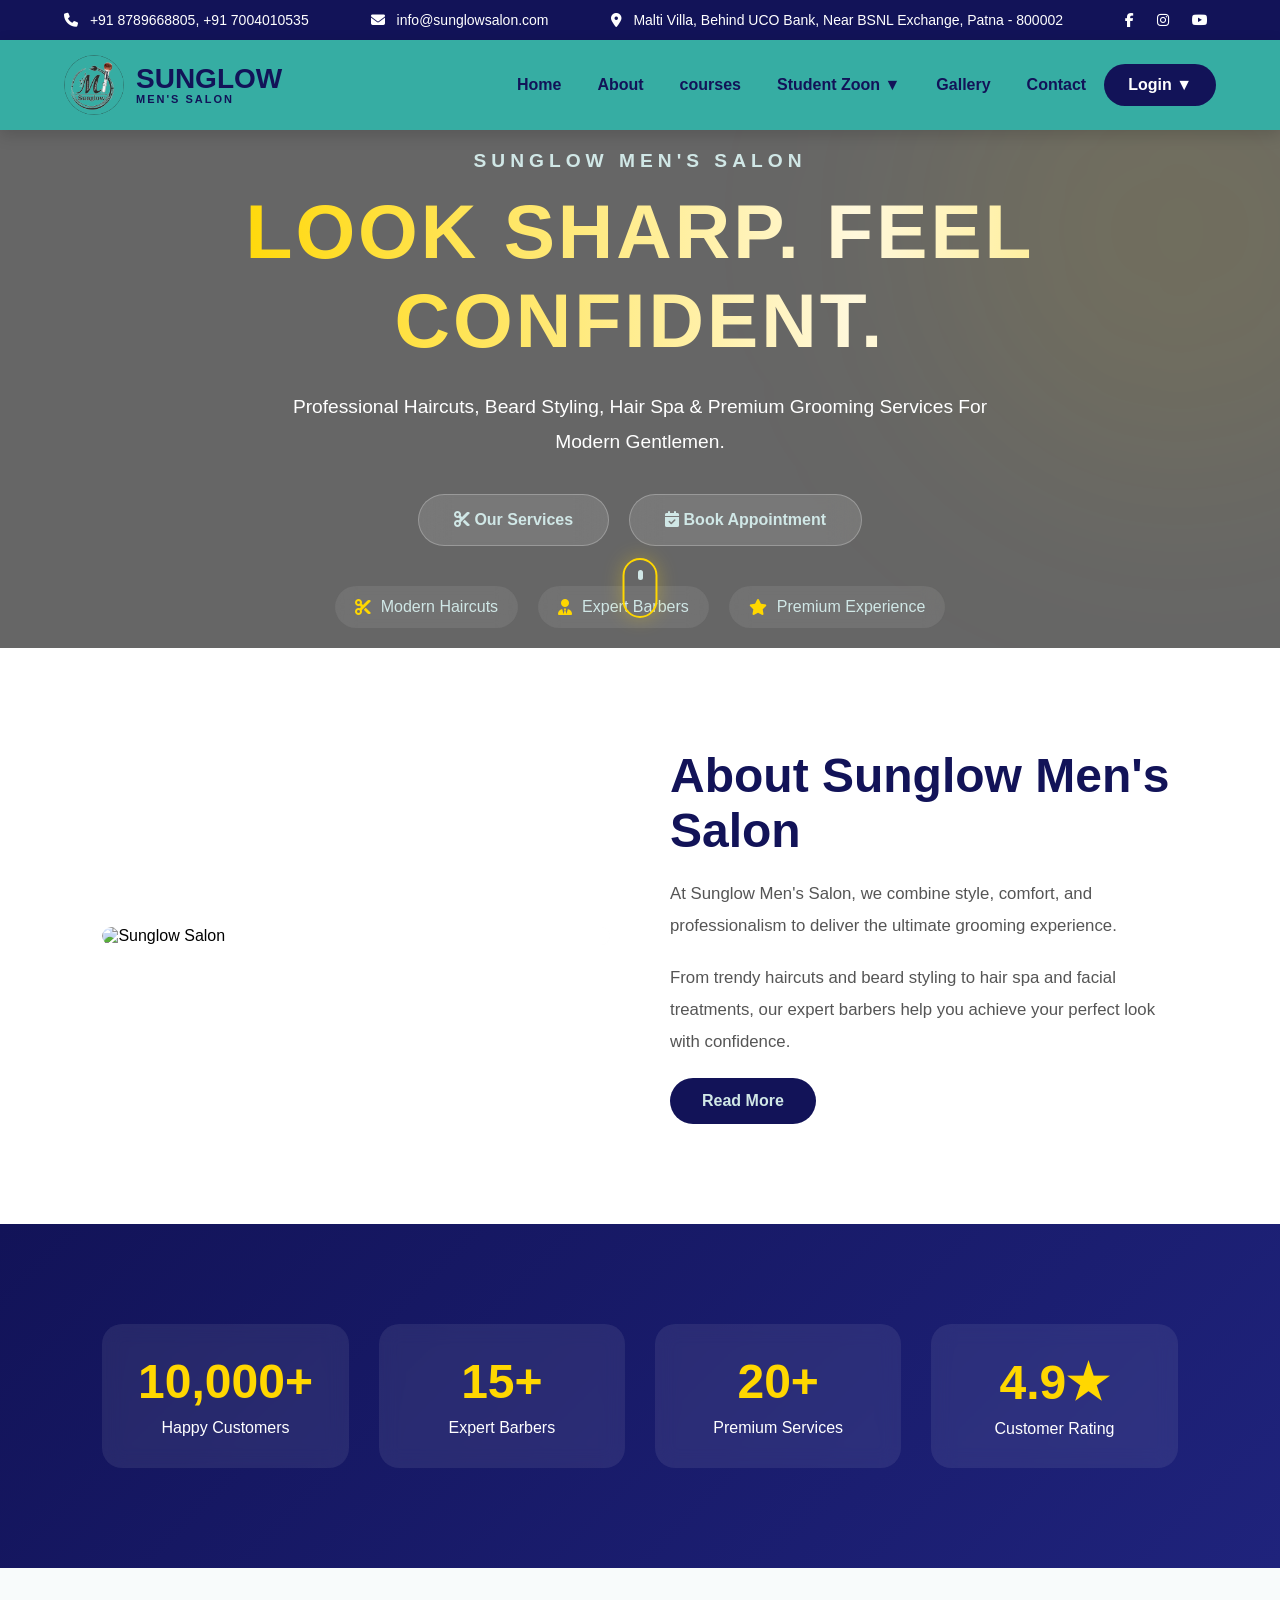
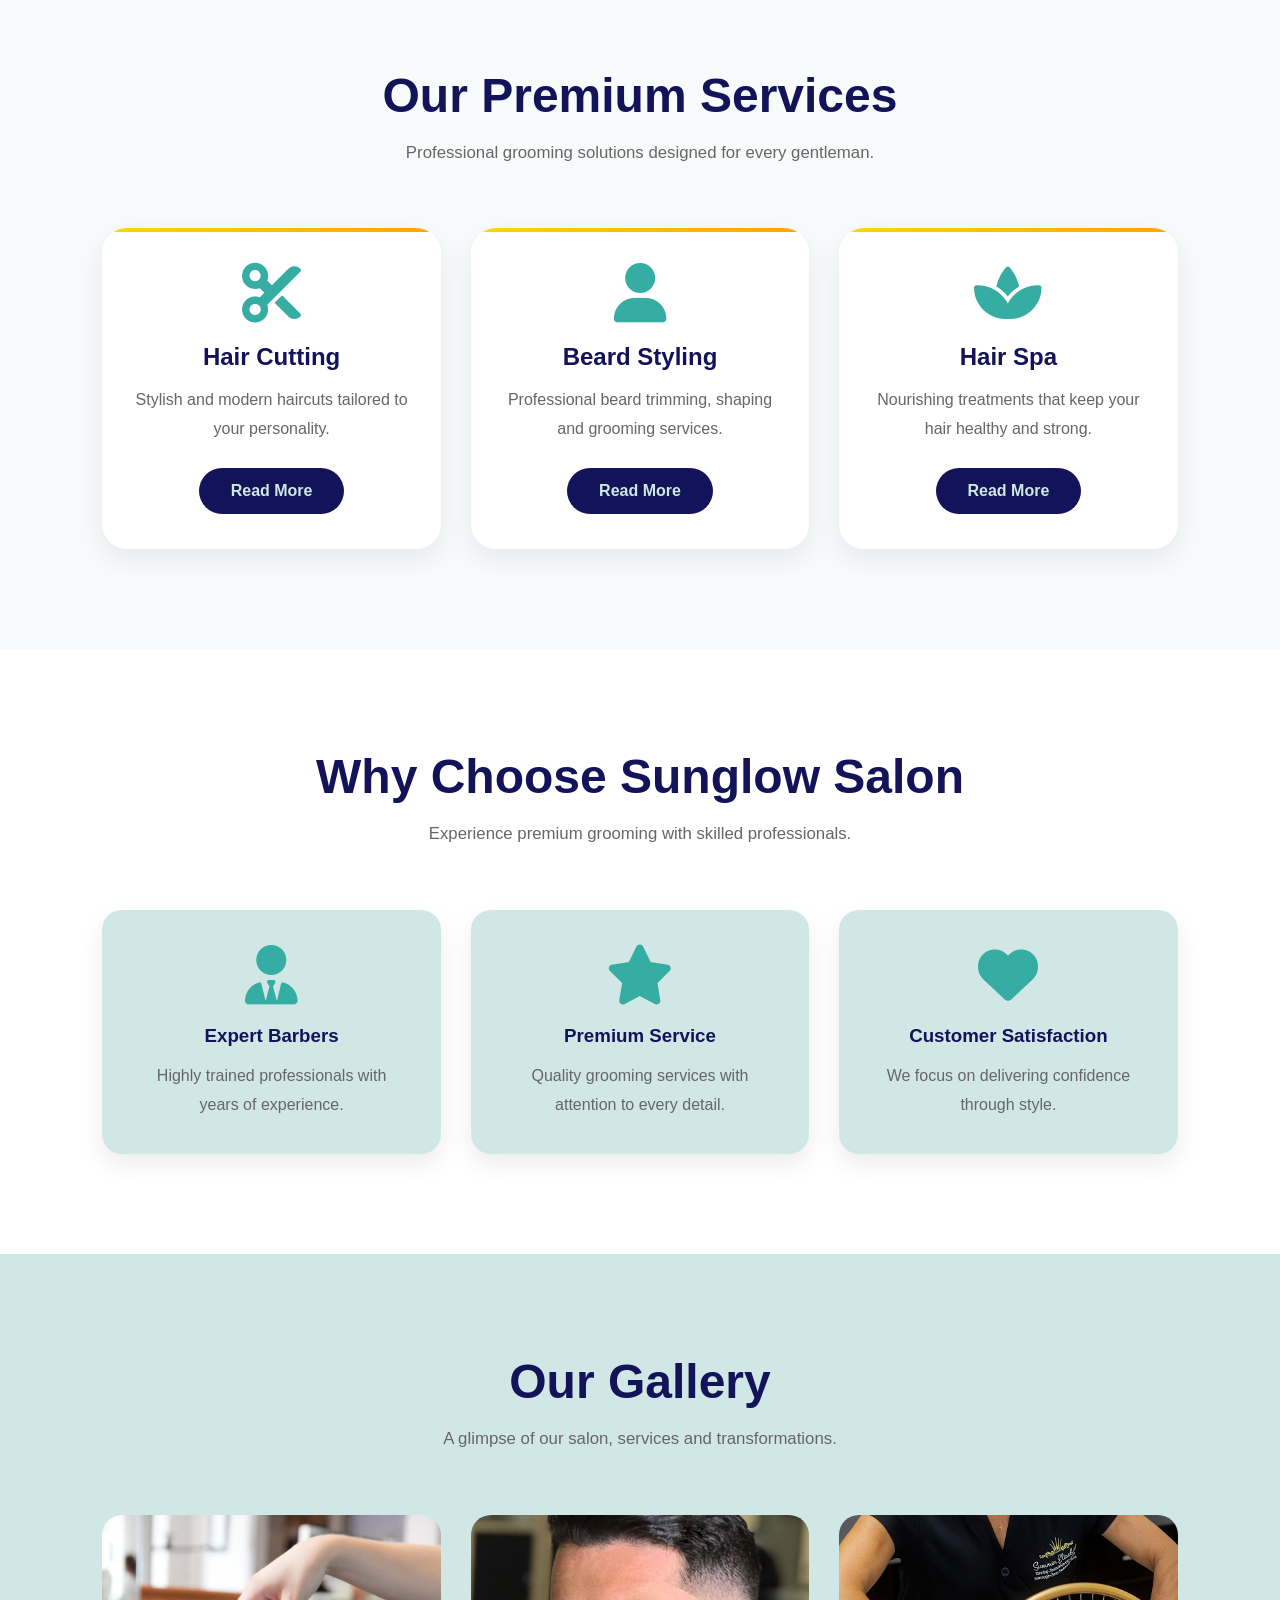
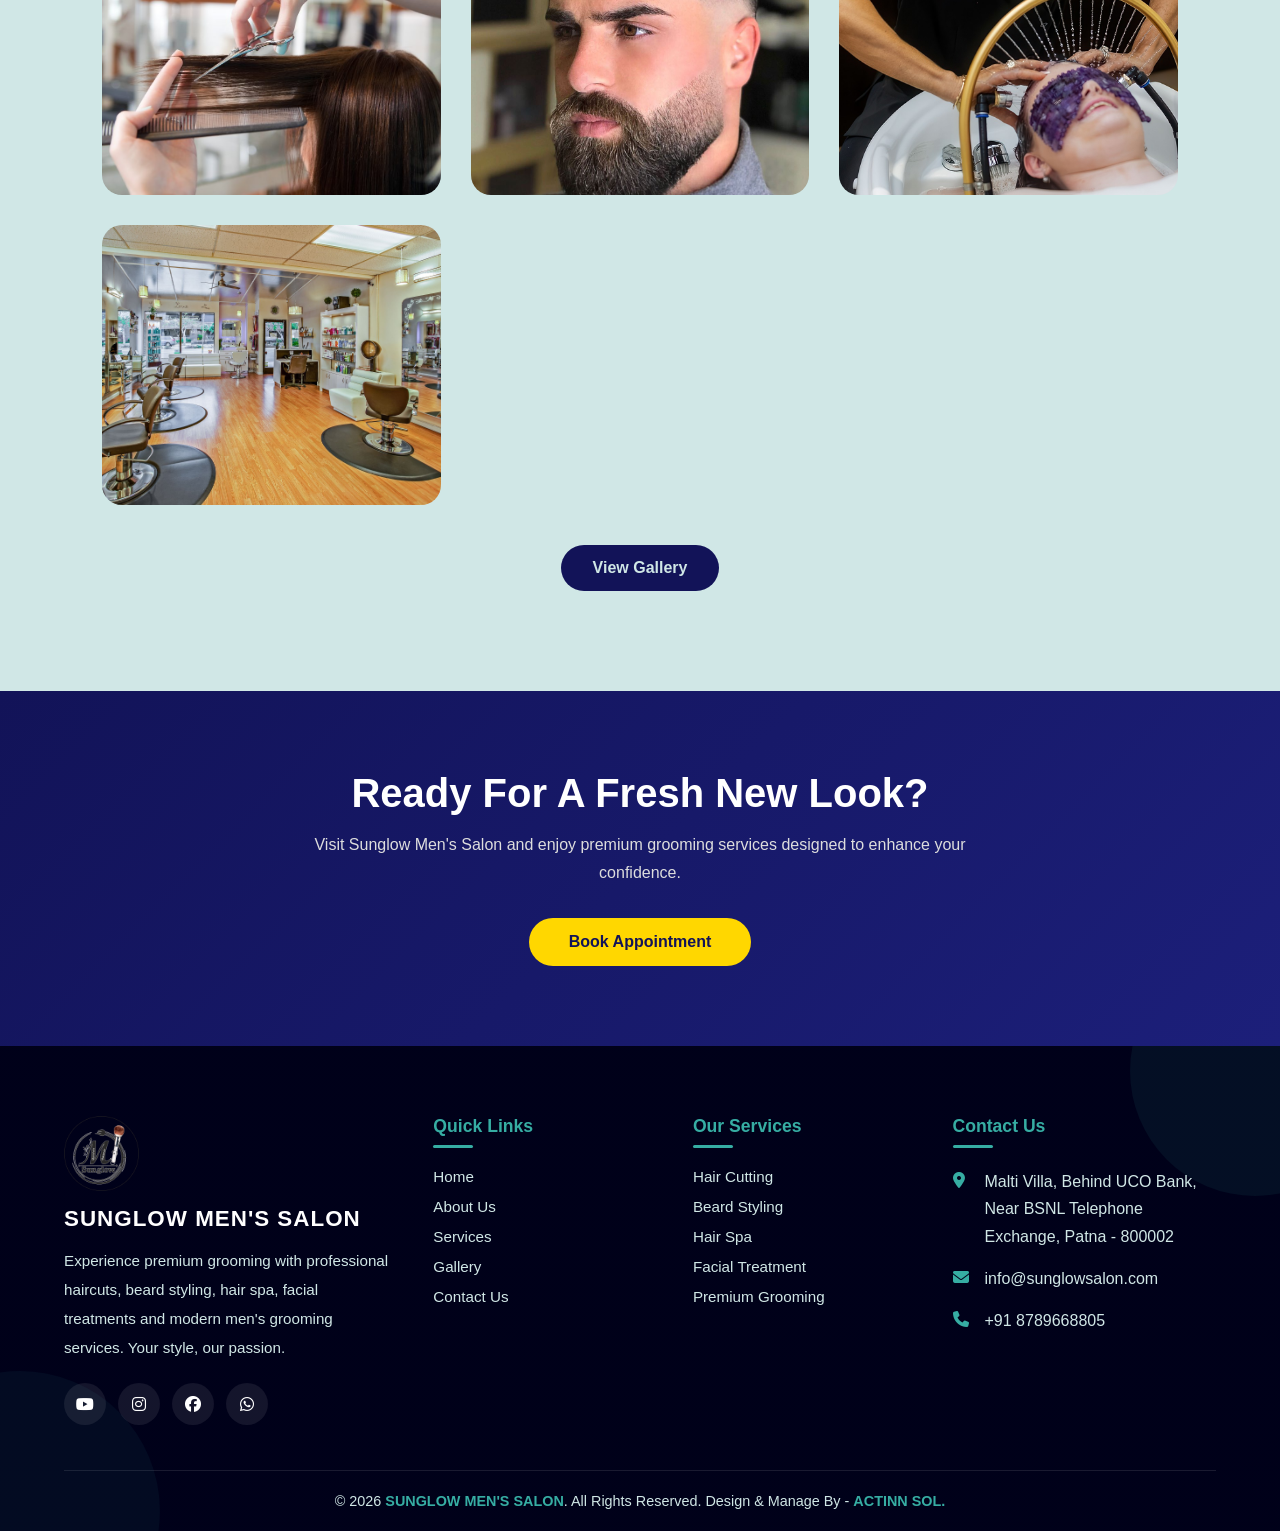
==== index.html @ 52a29970 "Add files via upload" ====
<!DOCTYPE html>
<html lang="en">
<head>
    <meta charset="UTF-8">
    <meta name="viewport" content="width=device-width, initial-scale=1.0">

    <title>SUNGLOW MEN'S SALON | Premium Haircuts & Grooming</title>

    <link rel="stylesheet" href="style.css">
    <link rel="stylesheet" href="footer.css">

    <link rel="stylesheet"
    href="https://cdnjs.cloudflare.com/ajax/libs/font-awesome/6.5.1/css/all.min.css">

</head>

<body>

<!-- =========================
     TOP BAR
========================= -->

<div class="topbar">

    <div>
        <i class="fas fa-phone"></i>
        +91 8789668805, +91 7004010535
    </div>

    <div>
        <i class="fas fa-envelope"></i>
        info@sunglowsalon.com
    </div>

    <div>
        <i class="fas fa-location-dot"></i>
        Malti Villa, Behind UCO Bank, Near BSNL Exchange, Patna - 800002
    </div>

    <div class="social">

        <a href="#">
            <i class="fab fa-facebook-f"></i>
        </a>

        <a href="#">
            <i class="fab fa-instagram"></i>
        </a>

        <a href="#">
            <i class="fab fa-youtube"></i>
        </a>

    </div>

</div>

<!-- =========================
     NAVBAR
========================= -->

<nav>

    <div class="logo">

        <img src="sunglow.png" alt="Sunglow Salon Logo">

        <div class="logo-text">
            <h2>SUNGLOW</h2>
            <span>MEN'S SALON</span>
        </div>

    </div>

    <div class="menu-toggle" id="menu-toggle">
        <i class="fas fa-bars"></i>
    </div>

    <ul id="nav-menu">

        <li>
            <a href="index.html">Home</a>
        </li>

        <li>
            <a href="about.html">About</a>
        </li>

        <li>
            <a href="courses.html">courses</a>
        </li>

        <li class="dropdown">

            <a href="student-zoon.html">
                Student Zoon ▼
            </a>

            <ul class="dropdown-menu">

                <li>
                    <a href="student-zoon.html">
                        Registration Veryfaction
                    </a>
                </li>

                <li>
                    <a href="student-zoon.html">
                        Result Veryfaction
                    </a>
                </li>
            </ul>
        </li>

        <li>
            <a href="gallery.html">Gallery</a>
        </li>

        <li>
            <a href="contact.html">Contact</a>
        </li>

        <li class="dropdown">
            <a href="#" class="book-btn">
                Login ▼
            </a>
            <ul class="dropdown-menu">

                <li>
                    <a href="#">
                        Registration Veryfaction
                    </a>
                </li>

                <li>
                    <a href="#">
                        Result Veryfaction
                    </a>
                </li>
            </ul>
        </li>
        </li>

    </ul>

</nav>

<!-- =========================
     HERO SECTION
========================= -->

<section class="hero">

    <div class="hero-content">

        <h3 class="subtitle">
            SUNGLOW MEN'S SALON
        </h3>

        <h1 class="hero-title">
            Look Sharp. Feel Confident.
        </h1>

        <p>
            Professional Haircuts, Beard Styling,
            Hair Spa & Premium Grooming Services
            For Modern Gentlemen.
        </p>

        <div class="buttons">

            <a href="services.html" class="glass-btn">
                <i class="fas fa-scissors"></i>
                Our Services
            </a>

            <a href="contact.html" class="glass-btn">
                <i class="fas fa-calendar-check"></i>
                Book Appointment
            </a>

        </div>

        <div class="hero-features">

            <div class="feature">
                <i class="fas fa-cut"></i>
                <span>Modern Haircuts</span>
            </div>

            <div class="feature">
                <i class="fas fa-user-tie"></i>
                <span>Expert Barbers</span>
            </div>

            <div class="feature">
                <i class="fas fa-star"></i>
                <span>Premium Experience</span>
            </div>

        </div>

    </div>

    <div class="scroll-down">

        <div class="mouse">
            <div class="wheel"></div>
        </div>

    </div>

</section>

<!-- =========================
     ABOUT SECTION
========================= -->

<section class="home-about">

    <div class="about-image">

        <img
        src="https://images.unsplash.com/photo-1622286342621-4bd786c2447c"
        alt="Sunglow Salon">

    </div>

    <div class="about-content">

        <h2>
            About Sunglow Men's Salon
        </h2>

        <p>
            At Sunglow Men's Salon, we combine style,
            comfort, and professionalism to deliver
            the ultimate grooming experience.
        </p>

        <p>
            From trendy haircuts and beard styling
            to hair spa and facial treatments,
            our expert barbers help you achieve
            your perfect look with confidence.
        </p>

        <a href="about.html" class="section-btn">
            Read More
        </a>

    </div>

</section>

<!-- =========================
     STATISTICS SECTION
========================= -->

<section class="stats-section">

    <div class="stat-box">

        <h2>10,000+</h2>

        <p>
            Happy Customers
        </p>

    </div>

    <div class="stat-box">

        <h2>15+</h2>

        <p>
            Expert Barbers
        </p>

    </div>

    <div class="stat-box">

        <h2>20+</h2>

        <p>
            Premium Services
        </p>

    </div>

    <div class="stat-box">

        <h2>4.9★</h2>

        <p>
            Customer Rating
        </p>

    </div>

</section>

<!-- =========================
     SERVICES SECTION
========================= -->

<section class="home-courses">

    <div class="section-title">

        <h2>
            Our Premium Services
        </h2>

        <p>
            Professional grooming solutions designed
            for every gentleman.
        </p>

    </div>

    <div class="course-grid">

        <div class="course-card">

            <i class="fas fa-cut"></i>

            <h3>
                Hair Cutting
            </h3>

            <p>
                Stylish and modern haircuts tailored
                to your personality.
            </p>

            <a href="services.html"
            class="section-btn">
                Read More
            </a>

        </div>

        <div class="course-card">

            <i class="fas fa-user"></i>

            <h3>
                Beard Styling
            </h3>

            <p>
                Professional beard trimming,
                shaping and grooming services.
            </p>

            <a href="services.html"
            class="section-btn">
                Read More
            </a>

        </div>

        <div class="course-card">

            <i class="fas fa-spa"></i>

            <h3>
                Hair Spa
            </h3>

            <p>
                Nourishing treatments that keep
                your hair healthy and strong.
            </p>

            <a href="services.html"
            class="section-btn">
                Read More
            </a>

        </div>

    </div>

</section>
<!-- =========================
     WHY CHOOSE US
========================= -->

<section class="student-preview">

    <div class="section-title">

        <h2>
            Why Choose Sunglow Salon
        </h2>

        <p>
            Experience premium grooming with skilled professionals.
        </p>

    </div>

    <div class="service-grid">

        <div class="service-card">

            <i class="fas fa-user-tie"></i>

            <h3>
                Expert Barbers
            </h3>

            <p>
                Highly trained professionals with years of experience.
            </p>

        </div>

        <div class="service-card">

            <i class="fas fa-star"></i>

            <h3>
                Premium Service
            </h3>

            <p>
                Quality grooming services with attention to every detail.
            </p>

        </div>

        <div class="service-card">

            <i class="fas fa-heart"></i>

            <h3>
                Customer Satisfaction
            </h3>

            <p>
                We focus on delivering confidence through style.
            </p>

        </div>

    </div>

</section>

<!-- =========================
     GALLERY SECTION
========================= -->

<section class="gallery-preview">

    <div class="section-title">

        <h2>
            Our Gallery
        </h2>

        <p>
            A glimpse of our salon, services and transformations.
        </p>

    </div>

    <div class="gallery-grid">

        <img src="salon1.jpg" alt="Haircut Service">

        <img src="salon2.jpg" alt="Beard Styling">

        <img src="salon3.jpg" alt="Hair Spa">

        <img src="salon4.jpg" alt="Salon Interior">

    </div>

    <div class="gallery-btn">

        <a href="gallery.html"
        class="section-btn">
            View Gallery
        </a>

    </div>

</section>

<!-- =========================
     CALL TO ACTION
========================= -->

<section class="cta-section">

    <h2>
        Ready For A Fresh New Look?
    </h2>

    <p>
        Visit Sunglow Men's Salon and enjoy
        premium grooming services designed
        to enhance your confidence.
    </p>

    <a href="contact.html"
    class="cta-btn">

        Book Appointment

    </a>

</section>

<!-- =========================
     JAVASCRIPT
========================= -->

<script src="layout.js"></script>

<script>

const menuToggle =
document.getElementById("menu-toggle");

const navMenu =
document.getElementById("nav-menu");

menuToggle.addEventListener("click", () => {
    navMenu.classList.toggle("active");
});

</script>

</body>
</html>
---- style.css ----
/* =====================================
   GLOBAL STYLES
===================================== */

*{
    margin:0;
    padding:0;
    box-sizing:border-box;
    scroll-behavior:smooth;
    font-family:'Poppins',sans-serif;
}

body{
    overflow-x:hidden;
    background:#ffffff;
}

img{
    max-width:100%;
    display:block;
}

a{
    text-decoration:none;
}

ul{
    list-style:none;
}

/* =====================================
   TOP BAR
===================================== */

.topbar{
    background:#121358;
    color:#fff;
    padding:12px 5%;
    display:flex;
    justify-content:space-between;
    align-items:center;
    flex-wrap:wrap;
    gap:10px;
    font-size:14px;
}

.topbar i{
    margin-right:8px;
}

.social{
    display:flex;
    align-items:center;
    gap:15px;
}

.social a{
    color:white;
    transition:.4s;
}

.social a:hover{
    color:#36ADA3;
    transform:translateY(-3px);
}

/* =====================================
   NAVBAR
===================================== */

nav{
    background:#36ADA3;
    padding:15px 5%;
    display:flex;
    justify-content:space-between;
    align-items:center;
    position:sticky;
    top:0;
    z-index:9999;
    box-shadow:0 5px 15px rgba(0,0,0,.15);
}

.logo{
    display:flex;
    align-items:center;
    gap:12px;
}

.logo img{
    width:60px;
    height:60px;
    border-radius:50%;
    object-fit:cover;
}

.logo-text{
    display:flex;
    flex-direction:column;
}

.logo-text h2{
    color:#121358;
    font-size:28px;
    font-weight:700;
    line-height:1;
}

.logo-text span{
    color:#121358;
    font-size:11px;
    letter-spacing:2px;
    font-weight:600;
}

nav ul{
    display:flex;
    align-items:center;
}

nav ul li{
    position:relative;
}

nav ul li a{
    display:block;
    padding:15px 18px;
    color:#121358;
    font-weight:600;
    transition:.4s;
}

nav ul li a:hover{
    color:white;
}

/* Appointment Button */

.book-btn{
    background:#121358;
    color:white !important;
    border-radius:30px;
    padding:12px 24px !important;
    transition:.4s;
}

.book-btn:hover{
    background:white;
    color:#121358 !important;
}

/* =====================================
   DROPDOWN MENU
===================================== */

.dropdown-menu{
    position:absolute;
    top:100%;
    left:0;
    min-width:220px;
    background:#36ADA3;
    display:none;
    box-shadow:0 10px 25px rgba(0,0,0,.15);
}

.dropdown-menu li a{
    padding:14px 20px;
}

.dropdown:hover .dropdown-menu{
    display:block;
    animation:dropdownFade .4s ease;
}

@keyframes dropdownFade{
    from{
        opacity:0;
        transform:translateY(10px);
    }

    to{
        opacity:1;
        transform:translateY(0);
    }
}

/* =====================================
   MOBILE MENU
===================================== */

.menu-toggle{
    display:none;
    font-size:28px;
    color:#121358;
    cursor:pointer;
}

/* =====================================
   PREMIUM SALON HERO SECTION
===================================== */

.hero{
    height:100vh;
    position:relative;
    overflow:hidden;

    display:flex;
    justify-content:center;
    align-items:center;
    text-align:center;

    background-size:cover;
    background-position:center;
    background-repeat:no-repeat;

    animation:
    heroSlider 30s infinite ease-in-out,
    zoomEffect 30s infinite linear;
}

/* Dark Overlay */

.hero::before{
    content:"";
    position:absolute;
    inset:0;
    background:rgba(0,0,0,.60);
    z-index:1;
}

/* Golden Glow */

.hero::after{
    content:"";
    position:absolute;

    width:500px;
    height:500px;

    top:-150px;
    right:-150px;

    background:rgba(255,215,0,.08);

    border-radius:50%;

    filter:blur(120px);

    z-index:1;
}

/* Hero Content */

.hero-content{
    position:relative;
    z-index:2;

    max-width:900px;
    padding:20px;

    color:white;

    animation:
    fadeUp 1.5s ease,
    floating 6s ease-in-out infinite;
}

/* Subtitle */

.subtitle{
    color:#D0E7E6;
    font-size:1.2rem;
    letter-spacing:5px;
    font-weight:700;
    margin-bottom:15px;
}

/* Hero Title */

.hero-title{
    font-size:clamp(3rem,6vw,5.5rem);
    font-weight:800;

    text-transform:uppercase;
    letter-spacing:3px;

    background:linear-gradient(
        90deg,
        #FFD700,
        #FFF8DC,
        #FFD700,
        #FFA500,
        #FFD700
    );

    background-size:300% auto;

    -webkit-background-clip:text;
    -webkit-text-fill-color:transparent;

    animation:goldFlow 5s linear infinite;
}

/* Description */

.hero-content p{
    font-size:1.2rem;
    line-height:1.8;
    margin:25px auto;
    max-width:700px;
}

/* Buttons */

.buttons{
    margin-top:35px;

    display:flex;
    justify-content:center;
    gap:20px;
    flex-wrap:wrap;
}

.glass-btn{
    padding:16px 35px;

    border-radius:50px;

    color:#D0E7E6;
    font-weight:600;

    background:rgba(255,255,255,.12);

    backdrop-filter:blur(15px);
    -webkit-backdrop-filter:blur(15px);

    border:1px solid rgba(255,255,255,.25);

    transition:.4s;
}

.glass-btn:hover{

    transform:
    translateY(-6px)
    scale(1.05);

    background:#36ADA3;

    border-color:#36ADA3;

    box-shadow:
    0 12px 30px rgba(54,173,163,.45);
}

/* Features */

.hero-features{
    margin-top:40px;

    display:flex;
    justify-content:center;
    gap:20px;

    flex-wrap:wrap;
}

.feature{
    display:flex;
    align-items:center;
    gap:10px;

    color:#D0E7E6;

    padding:12px 20px;

    border-radius:30px;

    background:rgba(255,255,255,.08);

    backdrop-filter:blur(10px);
}

.feature i{
    color:#FFD700;
}

/* Scroll Down */

.scroll-down{
    position:absolute;

    left:50%;
    bottom:30px;

    transform:translateX(-50%);

    z-index:2;
}

.mouse{
    width:35px;
    height:60px;

    border:2px solid #FFD700;
    border-radius:25px;

    position:relative;

    box-shadow:
    0 0 20px rgba(255,215,0,.3);
}

.wheel{
    width:5px;
    height:10px;

    background:#D0E7E6;

    border-radius:10px;

    position:absolute;

    left:50%;
    top:10px;

    transform:translateX(-50%);

    animation:scrollWheel 2s infinite;
}

/* =====================================
   IMAGE SLIDER
===================================== */

@keyframes heroSlider{

    0%,16%{
        background-image:
        linear-gradient(rgba(0,0,0,.55),rgba(0,0,0,.55)),
        url("https://images.unsplash.com/photo-1621605815971-fbc98d665033");
    }

    17%,33%{
        background-image:
        linear-gradient(rgba(0,0,0,.55),rgba(0,0,0,.55)),
        url("https://images.unsplash.com/photo-1585747860715-2ba37e788b70");
    }

    34%,50%{
        background-image:
        linear-gradient(rgba(0,0,0,.55),rgba(0,0,0,.55)),
        url("https://images.unsplash.com/photo-1503951458645-643d53bfd90f");
    }

    51%,66%{
        background-image:
        linear-gradient(rgba(0,0,0,.55),rgba(0,0,0,.55)),
        url("https://images.unsplash.com/photo-1521590832167-7bcbfaa6381f");
    }

    67%,83%{
        background-image:
        linear-gradient(rgba(0,0,0,.55),rgba(0,0,0,.55)),
        url("https://images.unsplash.com/photo-1622286342621-4bd786c2447c");
    }

    84%,100%{
        background-image:
        linear-gradient(rgba(0,0,0,.55),rgba(0,0,0,.55)),
        url("https://images.unsplash.com/photo-1517832606299-7ae9b720a186");
    }
}

/* Animations */

@keyframes zoomEffect{

    0%{
        background-size:100%;
    }

    50%{
        background-size:115%;
    }

    100%{
        background-size:100%;
    }
}

@keyframes fadeUp{

    from{
        opacity:0;
        transform:translateY(50px);
    }

    to{
        opacity:1;
        transform:translateY(0);
    }
}

@keyframes floating{

    0%{
        transform:translateY(0);
    }

    50%{
        transform:translateY(-10px);
    }

    100%{
        transform:translateY(0);
    }
}

@keyframes goldFlow{

    0%{
        background-position:0% center;
    }

    100%{
        background-position:300% center;
    }
}

@keyframes scrollWheel{

    0%{
        opacity:1;
        top:10px;
    }

    100%{
        opacity:0;
        top:30px;
    }
}

/* Responsive */

@media(max-width:768px){

    .hero-title{
        font-size:2.8rem;
    }

    .subtitle{
        font-size:1rem;
        letter-spacing:2px;
    }

    .hero-content p{
        font-size:1rem;
    }

    .buttons{
        flex-direction:column;
        align-items:center;
    }

    .glass-btn{
        width:230px;
    }

    .hero-features{
        flex-direction:column;
        align-items:center;
    }
}

/* =====================================
   ABOUT SECTION
===================================== */

.home-about{
    padding:100px 8%;
    display:grid;
    grid-template-columns:1fr 1fr;
    gap:60px;
    align-items:center;
}

.about-image{
    overflow:hidden;
    border-radius:20px;
}

.about-image img{
    width:100%;
    border-radius:20px;
    transition:.6s;
    box-shadow:0 15px 35px rgba(0,0,0,.15);
}

.about-image:hover img{
    transform:scale(1.08);
}

.about-content h2{
    font-size:2.8rem;
    color:#121358;
    margin-bottom:20px;
}

.about-content p{
    line-height:1.9;
    color:#444;
    margin-bottom:18px;
    font-size:1.05rem;
}

/* =====================================
   COMMON SECTION TITLE
===================================== */

.section-title{
    text-align:center;
    margin-bottom:60px;
}

.section-title h2{
    font-size:2.8rem;
    color:#121358;
    margin-bottom:15px;
}

.section-title p{
    color:#666;
    max-width:700px;
    margin:auto;
    line-height:1.8;
}

/* =====================================
   COMMON BUTTON
===================================== */

.section-btn,
.cta-btn{
    display:inline-block;
    padding:14px 32px;
    border-radius:40px;
    background:#121358;
    color:#D0E7E6;
    transition:.4s;
    font-weight:600;
}

.section-btn:hover,
.cta-btn:hover{
    background:#36ADA3;
    transform:translateY(-5px);
}

/* =====================================
   COURCES SECTION
===================================== */

.home-courses{
    padding:100px 8%;
    background:#f8fbfb;
}

.course-grid{
    display:grid;
    grid-template-columns:repeat(auto-fit,minmax(300px,1fr));
    gap:30px;
}

.course-card{
    background:white;
    padding:35px;
    border-radius:20px;
    text-align:center;
    transition:.4s;
    box-shadow:0 10px 25px rgba(0,0,0,.08);
}

.course-card:hover{
    transform:translateY(-12px);
    box-shadow:0 20px 40px rgba(18,19,88,.15);
}

.course-card i{
    font-size:60px;
    color:#36ADA3;
    margin-bottom:20px;
}

.course-card h3{
    margin-bottom:15px;
    color:#121358;
}

.course-card p{
    color:#666;
    line-height:1.8;
}

/* =====================================
   WHY CHOOSE US
===================================== */

.student-preview{
    padding:100px 8%;
}

.service-grid{
    display:grid;
    grid-template-columns:repeat(auto-fit,minmax(300px,1fr));
    gap:30px;
}

.service-card{
    background:#D0E7E6;
    padding:35px;
    border-radius:20px;
    text-align:center;
    transition:.4s;
    box-shadow:0 10px 25px rgba(0,0,0,.08);
}

.service-card:hover{
    transform:translateY(-12px);
    box-shadow:0 20px 40px rgba(18,19,88,.15);
}

.service-card i{
    font-size:60px;
    color:#36ADA3;
    margin-bottom:20px;
}

.service-card h3{
    margin-bottom:15px;
    color:#121358;
}

.service-card p{
    color:#666;
    line-height:1.8;
}

/* =====================================
   GALLERY SECTION
===================================== */

.gallery-preview{
    padding:100px 8%;
    background:#D0E7E6;
}

.gallery-grid{
    display:grid;
    grid-template-columns:repeat(auto-fit,minmax(250px,1fr));
    gap:25px;
}

.gallery-grid img{
    width:100%;
    height:280px;
    object-fit:cover;
    border-radius:20px;
    cursor:pointer;
    transition:.5s;
}

.gallery-grid img:hover{
    transform:scale(1.08);
    box-shadow:0 15px 35px rgba(0,0,0,.25);
}

.gallery-btn{
    text-align:center;
    margin-top:40px;
}

/* =====================================
   STATISTICS
===================================== */

.stats-section{
    background:#121358;
    color:white;
    padding:90px 8%;

    display:grid;
    grid-template-columns:repeat(auto-fit,minmax(220px,1fr));
    gap:30px;
}

.stat-box{
    text-align:center;
    transition:.4s;
}

.stat-box:hover{
    transform:translateY(-10px);
}

.stat-box h2{
    font-size:3.5rem;
    color:#36ADA3;
    margin-bottom:10px;
}

.stat-box p{
    font-size:1.1rem;
}


/* =====================================
   MOBILE RESPONSIVE
===================================== */

@media(max-width:992px){

    .home-about{
        grid-template-columns:1fr;
        text-align:center;
    }

    .about-content{
        order:2;
    }

    .about-image{
        order:1;
    }

}

@media(max-width:768px){

    .topbar{
        flex-direction:column;
        text-align:center;
    }

    .menu-toggle{
        display:block;
    }

    #nav-menu{
        display:none;
        flex-direction:column;
        position:absolute;
        top:100%;
        left:0;
        width:100%;
        background:#36ADA3;
    }

    #nav-menu.active{
        display:flex;
    }

    nav{
        padding:15px 20px;
    }

    .dropdown-menu{
        position:static;
        width:100%;
        box-shadow:none;
    }

    .hero{
        height:100vh;
        padding:20px;
    }

    .hero-title{
        font-size:2.5rem;
        letter-spacing:1px;
    }

    .subtitle{
        font-size:1rem;
        letter-spacing:2px;
    }

    .hero-content p{
        font-size:1rem;
    }

    .buttons{
        flex-direction:column;
        align-items:center;
    }

    .glass-btn{
        width:220px;
        text-align:center;
    }

    .hero-features{
        flex-direction:column;
        align-items:center;
    }

    .feature{
        width:90%;
        justify-content:center;
    }

    .section-title h2,
    .about-content h2,
    .cta-section h2{
        font-size:2rem;
    }

    .gallery-grid img{
        height:220px;
    }

    .stat-box h2{
        font-size:2.5rem;
    }

}

@media(max-width:480px){

    .logo img{
        width:45px;
        height:45px;
    }

    .logo-text h2{
        font-size:20px;
    }

    .hero-title{
        font-size:2rem;
    }

    .hero-content p{
        font-size:.95rem;
    }

    .course-card,
    .service-card{
        padding:25px;
    }

}

/* =====================================
   SERVICES PAGE BANNER
===================================== */

.page-banner{
    height:55vh;
    min-height:350px;

    background:
    linear-gradient(rgba(0,0,0,.65),
    rgba(0,0,0,.65)),
    url("https://images.unsplash.com/photo-1621605815971-fbc98d665033");

    background-size:cover;
    background-position:center;

    display:flex;
    justify-content:center;
    align-items:center;
    text-align:center;

    color:#fff;

    animation:bannerZoom 12s ease-in-out infinite alternate;
}

.banner-content{
    max-width:800px;
    padding:20px;
}

.banner-content h1{
    font-size:clamp(2.5rem,6vw,5rem);
    font-weight:800;
    text-transform:uppercase;
    letter-spacing:3px;

    background:linear-gradient(
    90deg,
    #FFD700,
    #FFF8DC,
    #FFD700,
    #FFA500);

    background-size:300% auto;

    -webkit-background-clip:text;
    -webkit-text-fill-color:transparent;

    animation:goldFlow 6s linear infinite;
}

.banner-content p{
    font-size:1.2rem;
    margin-top:15px;
    color:#f1f1f1;
}

/* =====================================
   SERVICES SECTION
===================================== */

.courses-section{
    padding:100px 8%;
    background:#f8f9fc;
}

.section-title{
    text-align:center;
    margin-bottom:60px;
}

.section-title h2{
    font-size:clamp(2rem,4vw,3rem);
    color:#121358;
    margin-bottom:15px;
}

.section-title p{
    color:#666;
    font-size:1.05rem;
}

/* =====================================
   SERVICE CARDS
===================================== */

.course-container{
    display:grid;
    grid-template-columns:
    repeat(auto-fit,minmax(320px,1fr));

    gap:30px;
}

.course-card{
    background:#fff;

    padding:35px 30px;

    border-radius:25px;

    text-align:center;

    position:relative;
    overflow:hidden;

    transition:.45s ease;

    box-shadow:
    0 10px 30px rgba(0,0,0,.08);
}

/* Top Gold Line */

.course-card::before{
    content:"";

    position:absolute;
    top:0;
    left:0;

    width:100%;
    height:4px;

    background:
    linear-gradient(
    90deg,
    #FFD700,
    #FFA500);
}

.course-card:hover{
    transform:
    translateY(-12px);

    box-shadow:
    0 20px 40px rgba(18,19,88,.18);
}

.course-icon{
    width:90px;
    height:90px;

    margin:0 auto 20px;

    border-radius:50%;

    display:flex;
    justify-content:center;
    align-items:center;

    font-size:40px;

    color:#FFD700;

    background:
    linear-gradient(
    135deg,
    #121358,
    #1f237c);

    transition:.4s;
}

.course-card:hover .course-icon{
    transform:rotate(10deg) scale(1.08);
}

.course-card h3{
    color:#121358;
    font-size:1.5rem;
    margin-bottom:15px;
}

.course-card p{
    color:#666;
    line-height:1.8;
    margin-bottom:25px;
}

/* =====================================
   BUTTON
===================================== */

.course-btn{
    display:inline-block;

    padding:13px 30px;

    text-decoration:none;

    border-radius:50px;

    font-weight:600;

    color:white;

    background:
    linear-gradient(
    135deg,
    #121358,
    #1f237c);

    transition:.4s;
}

.course-btn:hover{
    transform:translateY(-3px);

    box-shadow:
    0 10px 25px rgba(18,19,88,.35);

    background:
    linear-gradient(
    135deg,
    #FFD700,
    #FFA500);

    color:#111;
}

/* =====================================
   WHY CHOOSE US
===================================== */

.why-course{
    padding:100px 8%;
    background:white;
}

.why-grid{
    display:grid;
    grid-template-columns:
    repeat(auto-fit,minmax(250px,1fr));

    gap:30px;
}

.why-box{
    background:white;

    padding:35px 25px;

    text-align:center;

    border-radius:25px;

    transition:.45s;

    box-shadow:
    0 10px 25px rgba(0,0,0,.08);
}

.why-box:hover{
    transform:
    translateY(-10px);

    box-shadow:
    0 15px 35px rgba(18,19,88,.15);
}

.why-box i{
    font-size:50px;
    color:#FFD700;
    margin-bottom:18px;
}

.why-box h3{
    color:#121358;
    margin-bottom:12px;
}

.why-box p{
    color:#666;
    line-height:1.7;
}

/* =====================================
   ACTIVE MENU
===================================== */

.active{
    color:#FFD700 !important;
}

/* =====================================
   ANIMATIONS
===================================== */

@keyframes bannerZoom{

    from{
        background-size:100%;
    }

    to{
        background-size:110%;
    }

}

@keyframes goldFlow{

    0%{
        background-position:0%;
    }

    100%{
        background-position:300%;
    }

}

/* =====================================
   MOBILE RESPONSIVE
===================================== */

@media(max-width:992px){

    .courses-section,
    .why-course{
        padding:80px 6%;
    }

}

@media(max-width:768px){

    .page-banner{
        height:45vh;
    }

    .banner-content h1{
        font-size:2.5rem;
    }

    .banner-content p{
        font-size:1rem;
    }

    .section-title h2{
        font-size:2rem;
    }

    .course-container{
        grid-template-columns:1fr;
    }

}

@media(max-width:480px){

    .course-card{
        padding:30px 20px;
    }

    .course-icon{
        width:75px;
        height:75px;
        font-size:32px;
    }

}


/* =====================================
   ABOUT PAGE BANNER
===================================== */

.about-banner{
    height:55vh;
    min-height:350px;

    background:
    linear-gradient(
    rgba(0,0,0,.65),
    rgba(0,0,0,.65)),
    url("https://images.unsplash.com/photo-1621605815971-fbc98d665033");

    background-size:cover;
    background-position:center;

    display:flex;
    justify-content:center;
    align-items:center;
    text-align:center;

    color:#fff;

    animation:bannerZoom 12s ease-in-out infinite alternate;
}

.banner-text{
    max-width:800px;
    padding:20px;
}

.banner-text h1{
    font-size:clamp(2.5rem,6vw,5rem);
    font-weight:800;
    text-transform:uppercase;
    letter-spacing:3px;

    background:linear-gradient(
    90deg,
    #FFD700,
    #FFF8DC,
    #FFD700,
    #FFA500);

    background-size:300% auto;

    -webkit-background-clip:text;
    -webkit-text-fill-color:transparent;

    animation:goldFlow 6s linear infinite;
}

.banner-text p{
    margin-top:15px;
    font-size:1.15rem;
    color:#f1f1f1;
}

/* =====================================
   ABOUT SECTION
===================================== */

.about-section{
    padding:100px 8%;
    background:#f8f9fc;
}

.about-container{
    display:grid;
    grid-template-columns:1fr 1fr;
    gap:60px;
    align-items:center;
}

.about-image{
    overflow:hidden;
    border-radius:25px;
}

.about-image img{
    width:100%;
    display:block;

    border-radius:25px;

    transition:.6s ease;

    box-shadow:
    0 15px 40px rgba(0,0,0,.15);
}

.about-image:hover img{
    transform:scale(1.08);
}

.about-content h2{
    font-size:clamp(2rem,4vw,3rem);
    color:#121358;
    margin-bottom:20px;
}

.about-content p{
    font-size:1.05rem;
    line-height:1.9;
    color:#555;
    margin-bottom:20px;
}

.about-btn{
    display:inline-block;

    padding:14px 35px;

    text-decoration:none;

    border-radius:50px;

    color:white;
    font-weight:600;

    background:
    linear-gradient(
    135deg,
    #121358,
    #1f237c);

    transition:.4s;
}

.about-btn:hover{
    transform:translateY(-4px);

    background:
    linear-gradient(
    135deg,
    #FFD700,
    #FFA500);

    color:#111;

    box-shadow:
    0 10px 25px rgba(255,215,0,.35);
}

/* =====================================
   MISSION VISION SECTION
===================================== */

.vision-section{
    padding:100px 8%;

    display:grid;

    grid-template-columns:
    repeat(auto-fit,minmax(280px,1fr));

    gap:30px;

    background:white;
}

.vision-card{
    background:white;

    padding:40px 30px;

    text-align:center;

    border-radius:25px;

    box-shadow:
    0 10px 30px rgba(0,0,0,.08);

    transition:.45s ease;
}

.vision-card:hover{
    transform:translateY(-12px);

    box-shadow:
    0 20px 40px rgba(18,19,88,.15);
}

.vision-card i{
    font-size:55px;
    color:#FFD700;
    margin-bottom:20px;
}

.vision-card h3{
    color:#121358;
    margin-bottom:15px;
}

.vision-card p{
    color:#666;
    line-height:1.8;
}

/* =====================================
   STATISTICS SECTION
===================================== */

.stats-section{
    padding:100px 8%;

    background:
    linear-gradient(
    135deg,
    #121358,
    #1f237c);

    display:grid;

    grid-template-columns:
    repeat(auto-fit,minmax(220px,1fr));

    gap:30px;

    text-align:center;
}

.stat-box{
    padding:30px 20px;

    border-radius:20px;

    background:
    rgba(255,255,255,.08);

    backdrop-filter:blur(10px);

    transition:.4s;
}

.stat-box:hover{
    transform:translateY(-10px);
}

.stat-box h2{
    color:#FFD700;
    font-size:3rem;
    margin-bottom:10px;
}

.stat-box p{
    color:white;
    font-size:1rem;
}

/* =====================================
   ANIMATIONS
===================================== */

@keyframes bannerZoom{

    from{
        background-size:100%;
    }

    to{
        background-size:110%;
    }

}

@keyframes goldFlow{

    0%{
        background-position:0%;
    }

    100%{
        background-position:300%;
    }

}

/* =====================================
   MOBILE RESPONSIVE
===================================== */

@media(max-width:992px){

    .about-container{
        grid-template-columns:1fr;
        gap:40px;
    }

}

@media(max-width:768px){

    .about-section,
    .vision-section,
    .stats-section{
        padding:80px 6%;
    }

    .banner-text h1{
        font-size:2.5rem;
    }

    .banner-text p{
        font-size:1rem;
    }

    .about-content h2{
        font-size:2rem;
    }

}

@media(max-width:480px){

    .vision-card{
        padding:30px 20px;
    }

    .stat-box h2{
        font-size:2.3rem;
    }

}


/* =====================================
   GALLERY PAGE
===================================== */

/* Banner */

.gallery-banner{
    height:55vh;
    min-height:400px;

    background:
    linear-gradient(
    rgba(8,12,32,.75),
    rgba(8,12,32,.75)),
    url("https://images.unsplash.com/photo-1622286342621-4bd786c2447c");

    background-size:cover;
    background-position:center;
    background-attachment:fixed;

    display:flex;
    flex-direction:column;
    justify-content:center;
    align-items:center;
    text-align:center;

    color:white;

    position:relative;
    overflow:hidden;
}

.gallery-banner::before{
    content:"";
    position:absolute;
    inset:0;

    background:
    linear-gradient(
    90deg,
    rgba(255,215,0,.08),
    transparent,
    rgba(255,215,0,.08));

    animation:shine 8s linear infinite;
}

.gallery-banner h1{
    font-size:clamp(2.5rem,6vw,4.5rem);
    font-weight:800;
    margin-bottom:15px;
    text-transform:uppercase;
    letter-spacing:3px;

    background:linear-gradient(
    90deg,
    #FFD700,
    #FFF4B0,
    #FFD700);

    background-size:300% auto;

    -webkit-background-clip:text;
    -webkit-text-fill-color:transparent;

    animation:goldFlow 5s linear infinite;
}

.gallery-banner p{
    font-size:1.2rem;
    max-width:700px;
    opacity:.95;
}

/* =====================================
   GALLERY SECTION
===================================== */

.gallery-section{
    padding:100px 8%;
    background:#f5f7fa;
}

.section-title{
    text-align:center;
    margin-bottom:60px;
}

.section-title h2{
    font-size:clamp(2rem,5vw,3rem);
    color:#121358;
    margin-bottom:15px;
    font-weight:700;
}

.section-title p{
    color:#666;
    font-size:1.05rem;
    max-width:700px;
    margin:auto;
}

/* =====================================
   GALLERY GRID
===================================== */

.gallery-grid{
    display:grid;
    grid-template-columns:
    repeat(auto-fit,minmax(300px,1fr));

    gap:30px;
}

/* =====================================
   GALLERY CARD
===================================== */

.gallery-item{
    position:relative;
    overflow:hidden;

    border-radius:20px;

    background:white;

    box-shadow:
    0 15px 35px rgba(0,0,0,.08);

    transition:.5s ease;
}

.gallery-item:hover{
    transform:translateY(-10px);
    box-shadow:
    0 20px 50px rgba(0,0,0,.18);
}

.gallery-item img{
    width:100%;
    height:320px;

    object-fit:cover;
    display:block;

    transition:transform .8s ease;
}

.gallery-item:hover img{
    transform:scale(1.15);
}

/* Overlay */

.gallery-item::before{
    content:"";
    position:absolute;
    inset:0;

    background:
    linear-gradient(
    transparent,
    rgba(18,19,88,.85));

    opacity:0;
    transition:.5s;
}

.gallery-item:hover::before{
    opacity:1;
}

/* Icon */

.gallery-item::after{
    content:"\f002";
    font-family:"Font Awesome 6 Free";
    font-weight:900;

    position:absolute;
    top:50%;
    left:50%;

    transform:
    translate(-50%,-50%)
    scale(.5);

    width:70px;
    height:70px;

    border-radius:50%;

    background:#FFD700;
    color:#121358;

    display:flex;
    align-items:center;
    justify-content:center;

    font-size:24px;

    opacity:0;

    transition:.5s;
}

.gallery-item:hover::after{
    opacity:1;
    transform:
    translate(-50%,-50%)
    scale(1);
}

/* =====================================
   CATEGORY SECTION
===================================== */

.gallery-categories{
    padding:60px 8%;
    background:white;

    display:flex;
    justify-content:center;
    flex-wrap:wrap;
    gap:15px;
}

.category-btn{
    padding:12px 30px;

    border:2px solid #FFD700;
    border-radius:50px;

    background:white;

    color:#121358;
    font-weight:600;

    cursor:pointer;
    transition:.4s;
}

.category-btn:hover{
    background:#FFD700;
    color:#121358;
    transform:translateY(-3px);
}

/* =====================================
   REVIEW SECTION
===================================== */

.reviews-section{
    padding:100px 8%;
    background:#ffffff;
}

.reviews-grid{
    display:grid;
    grid-template-columns:
    repeat(auto-fit,minmax(300px,1fr));

    gap:30px;
}

.review-card{
    background:#fff;
    border-radius:20px;

    padding:35px;

    text-align:center;

    box-shadow:
    0 10px 30px rgba(0,0,0,.08);

    transition:.4s;
}

.review-card:hover{
    transform:translateY(-10px);
}

.review-card i{
    font-size:35px;
    color:#FFD700;
    margin-bottom:20px;
}

.review-card p{
    color:#666;
    line-height:1.8;
    margin-bottom:20px;
}

.review-card h4{
    color:#121358;
    margin-bottom:5px;
}

.review-card span{
    color:#999;
}

/* =====================================
   CTA SECTION
===================================== */

.gallery-cta{
    padding:100px 8%;

    background:
    linear-gradient(
    rgba(18,19,88,.92),
    rgba(18,19,88,.92));

    text-align:center;
    color:white;
}

.gallery-cta h2{
    font-size:clamp(2rem,5vw,3rem);
    margin-bottom:20px;
}

.gallery-cta p{
    max-width:700px;
    margin:auto;
    line-height:1.8;
    margin-bottom:35px;
}

.cta-btn{
    display:inline-block;

    padding:16px 40px;

    background:#FFD700;
    color:#121358;

    font-weight:700;
    text-decoration:none;

    border-radius:50px;

    transition:.4s;
}

.cta-btn:hover{
    transform:translateY(-5px);
    box-shadow:
    0 10px 30px rgba(255,215,0,.5);
}

/* =====================================
   ANIMATIONS
===================================== */

@keyframes goldFlow{
    0%{
        background-position:0% center;
    }
    100%{
        background-position:300% center;
    }
}

@keyframes shine{
    0%{
        transform:translateX(-100%);
    }
    100%{
        transform:translateX(100%);
    }
}

/* =====================================
   MOBILE RESPONSIVE
===================================== */

@media(max-width:768px){

    .gallery-banner{
        height:45vh;
        min-height:300px;
    }

    .gallery-banner h1{
        font-size:2.3rem;
    }

    .gallery-banner p{
        font-size:1rem;
        padding:0 15px;
    }

    .gallery-grid{
        gap:20px;
    }

    .gallery-item img{
        height:250px;
    }

    .reviews-grid{
        grid-template-columns:1fr;
    }

    .gallery-categories{
        gap:10px;
    }

    .category-btn{
        padding:10px 20px;
        font-size:.9rem;
    }
}

/* =====================================
   CONTACT BANNER
===================================== */

.contact-banner{
    height:50vh;
    min-height:350px;

    background:
    linear-gradient(
    rgba(0,0,0,.70),
    rgba(0,0,0,.70)),
    url("https://images.unsplash.com/photo-1621605815971-fbc98d665033");

    background-size:cover;
    background-position:center;

    display:flex;
    justify-content:center;
    align-items:center;
    text-align:center;

    color:#fff;
}

.contact-banner h1{
    font-size:clamp(2.5rem,6vw,4.5rem);
    font-weight:800;
    text-transform:uppercase;
    letter-spacing:2px;

    background:linear-gradient(
    90deg,
    #FFD700,
    #FFF8DC,
    #FFD700);

    -webkit-background-clip:text;
    -webkit-text-fill-color:transparent;

    margin-bottom:15px;
}

.contact-banner p{
    font-size:1.2rem;
    color:#ddd;
}

/* =====================================
   CONTACT SECTION
===================================== */

.contact-section{
    padding:90px 8%;
    background:#f5f7fb;
}

.contact-container{
    max-width:1200px;
    margin:auto;

    display:grid;
    grid-template-columns:1fr 1fr;
    gap:40px;
}

/* =====================================
   CONTACT INFO
===================================== */

.contact-info{
    background:#fff;

    padding:40px;
    border-radius:20px;

    box-shadow:
    0 15px 40px rgba(0,0,0,.08);

    transition:.4s;
}

.contact-info:hover{
    transform:translateY(-8px);
}

.contact-info h2{
    color:#121358;
    margin-bottom:20px;
    font-size:2rem;
}

.contact-info p{
    color:#666;
    line-height:1.8;
    margin-bottom:30px;
}

.info-box{
    display:flex;
    align-items:flex-start;
    gap:15px;

    margin-bottom:20px;

    color:#444;
    font-size:1rem;
}

.info-box i{
    color:#FFD700;
    font-size:20px;
    min-width:25px;
}

/* =====================================
   CONTACT FORM
===================================== */

.contact-form{
    background:#fff;

    padding:40px;
    border-radius:20px;

    box-shadow:
    0 15px 40px rgba(0,0,0,.08);

    transition:.4s;
}

.contact-form:hover{
    transform:translateY(-8px);
}

.contact-form form{
    display:flex;
    flex-direction:column;
    gap:15px;
}

.contact-form input,
.contact-form textarea,
.contact-form select{

    width:100%;

    padding:15px 18px;

    border:1px solid #ddd;
    border-radius:10px;

    outline:none;

    font-size:15px;

    transition:.3s;
}

.contact-form input:focus,
.contact-form textarea:focus,
.contact-form select:focus{

    border-color:#FFD700;

    box-shadow:
    0 0 12px rgba(255,215,0,.35);
}

.contact-form textarea{
    resize:none;
}

.contact-form button{

    padding:16px;

    border:none;
    border-radius:50px;

    cursor:pointer;

    font-size:16px;
    font-weight:600;

    color:#fff;

    background:#121358;

    transition:.4s;
}

.contact-form button:hover{

    background:#FFD700;
    color:#121358;

    transform:translateY(-3px);

    box-shadow:
    0 10px 25px rgba(255,215,0,.40);
}

/* =====================================
   GOOGLE MAP
===================================== */

.map-section{
    padding:0;
}

.map-section iframe{
    width:100%;
    height:500px;
    border:none;
    display:block;
}

/* =====================================
   CONTACT CTA
===================================== */

.cta-section{

    padding:80px 8%;

    text-align:center;

    background:
    linear-gradient(
    135deg,
    #121358,
    #1c1f7a);

    color:#fff;
}

.cta-section h2{
    font-size:2.5rem;
    margin-bottom:15px;
}

.cta-section p{
    max-width:700px;
    margin:auto;
    line-height:1.8;
    color:#ddd;
}

.cta-btn{

    display:inline-block;

    margin-top:30px;

    padding:15px 40px;

    background:#FFD700;
    color:#121358;

    border-radius:50px;

    text-decoration:none;
    font-weight:700;

    transition:.4s;
}

.cta-btn:hover{

    transform:translateY(-5px);

    box-shadow:
    0 10px 30px rgba(255,215,0,.4);
}

/* =====================================
   MOBILE RESPONSIVE
===================================== */

@media(max-width:992px){

    .contact-container{
        grid-template-columns:1fr;
    }

}

@media(max-width:768px){

    .contact-banner{
        min-height:300px;
        padding:20px;
    }

    .contact-banner h1{
        font-size:2.3rem;
    }

    .contact-banner p{
        font-size:1rem;
    }

    .contact-info,
    .contact-form{
        padding:25px;
    }

    .cta-section h2{
        font-size:2rem;
    }

}

@media(max-width:480px){

    .contact-section{
        padding:70px 5%;
    }

    .contact-info,
    .contact-form{
        padding:20px;
    }

    .cta-btn{
        width:100%;
        text-align:center;
    }

}
---- footer.css ----
/* =====================================
   SUNGLOW MEN'S SALON FOOTER
===================================== */

.site-footer{
    background:linear-gradient(
        135deg,
        hsl(238, 100%, 5%) 0%,
        hsl(238, 100%, 5%) 100%
    );

    color:#D0E7E6;

    margin-top:auto;

    padding:70px 5% 0;

    position:relative;
    overflow:hidden;
}

/* Decorative Effect */

.site-footer::before{
    content:"";
    position:absolute;
    top:-100px;
    right:-100px;

    width:250px;
    height:250px;

    background:rgba(54,173,163,.08);

    border-radius:50%;
}

.site-footer::after{
    content:"";
    position:absolute;
    bottom:-120px;
    left:-120px;

    width:280px;
    height:280px;

    background:rgba(54,173,163,.06);

    border-radius:50%;
}

/* =====================================
   FOOTER GRID
===================================== */

.site-footer .footer-grid{
    position:relative;
    z-index:2;

    display:grid;

    grid-template-columns:
    1.5fr
    1fr
    1fr
    1.2fr;

    gap:40px;

    max-width:1300px;
    margin:0 auto 45px;
}

/* =====================================
   BRAND AREA
===================================== */

.site-footer .footer-brand img{
    width:75px;
    height:75px;

    object-fit:contain;

    margin-bottom:15px;

    transition:.4s;
}

.site-footer .footer-brand img:hover{
    transform:scale(1.08);
}

.site-footer .footer-brand h4{
    color:#fff;

    font-size:1.4rem;

    margin-bottom:15px;

    font-weight:700;

    letter-spacing:1px;
}

.site-footer .footer-brand p{
    line-height:1.9;

    font-size:.95rem;

    color:#D0E7E6;
}

/* =====================================
   HEADINGS
===================================== */

.site-footer h5{
    color:#36ADA3;

    font-size:1.1rem;

    margin-bottom:20px;

    font-weight:700;

    position:relative;
}

.site-footer h5::after{
    content:"";

    display:block;

    width:40px;
    height:3px;

    background:#36ADA3;

    margin-top:8px;

    border-radius:10px;
}

/* =====================================
   LINKS
===================================== */

.site-footer ul{
    list-style:none;
    padding:0;
    margin:0;
}

.site-footer ul li{
    margin-bottom:12px;
}

.site-footer ul a{
    color:#D0E7E6;

    text-decoration:none;

    transition:.3s;

    font-size:.95rem;
}

.site-footer ul a:hover{
    color:#36ADA3;

    padding-left:6px;
}

/* =====================================
   CONTACT AREA
===================================== */

.site-footer .footer-contact li{
    display:flex;
    align-items:flex-start;
    gap:12px;

    margin-bottom:15px;

    line-height:1.7;
}

.site-footer .footer-contact i{
    color:#36ADA3;

    margin-top:4px;

    min-width:20px;

    font-size:16px;
}

/* =====================================
   SOCIAL ICONS
===================================== */

.site-footer .footer-social{
    display:flex;
    gap:12px;

    margin-top:20px;
}

.site-footer .footer-social a{
    width:42px;
    height:42px;

    display:flex;
    justify-content:center;
    align-items:center;

    border-radius:50%;

    background:rgba(255,255,255,.08);

    color:white;

    transition:.4s;
}

.site-footer .footer-social a:hover{
    background:#36ADA3;

    transform:
    translateY(-5px)
    rotate(360deg);
}

/* =====================================
   FOOTER BOTTOM
===================================== */

.site-footer .footer-bottom{
    border-top:1px solid rgba(255,255,255,.1);

    padding:22px 0;

    text-align:center;

    color:#D0E7E6;

    font-size:.9rem;
}

.site-footer .footer-bottom span{
    color:#36ADA3;
    font-weight:600;
}

/* =====================================
   STICKY FOOTER SUPPORT
===================================== */

body.page-with-footer{
    display:flex;
    flex-direction:column;
    min-height:100vh;
}

body.page-with-footer > nav{
    flex-shrink:0;
}

body.page-with-footer main,
body.page-with-footer > section:not(.site-footer),
body.page-with-footer > .hero,
body.page-with-footer > .home-about,
body.page-with-footer > .home-courses,
body.page-with-footer > .student-preview,
body.page-with-footer > .gallery-preview,
body.page-with-footer > .stats-section,
body.page-with-footer > .cta-section{
    flex:1;
}

/* =====================================
   TABLET
===================================== */

@media(max-width:992px){

    .site-footer .footer-grid{
        grid-template-columns:
        1fr
        1fr;

        gap:35px;
    }

}

/* =====================================
   MOBILE
===================================== */

@media(max-width:768px){

    .site-footer{
        padding:60px 25px 0;
        text-align:center;
    }

    .site-footer .footer-grid{
        grid-template-columns:1fr;
    }

    .site-footer .footer-brand img{
        margin:auto auto 15px;
    }

    .site-footer .footer-social{
        justify-content:center;
    }

    .site-footer .footer-contact li{
        justify-content:center;
        text-align:left;
    }

}

/* =====================================
   SMALL MOBILE
===================================== */

@media(max-width:480px){

    .site-footer .footer-brand h4{
        font-size:1.2rem;
    }

    .site-footer h5{
        font-size:1rem;
    }

    .site-footer .footer-bottom{
        font-size:.85rem;
    }

}
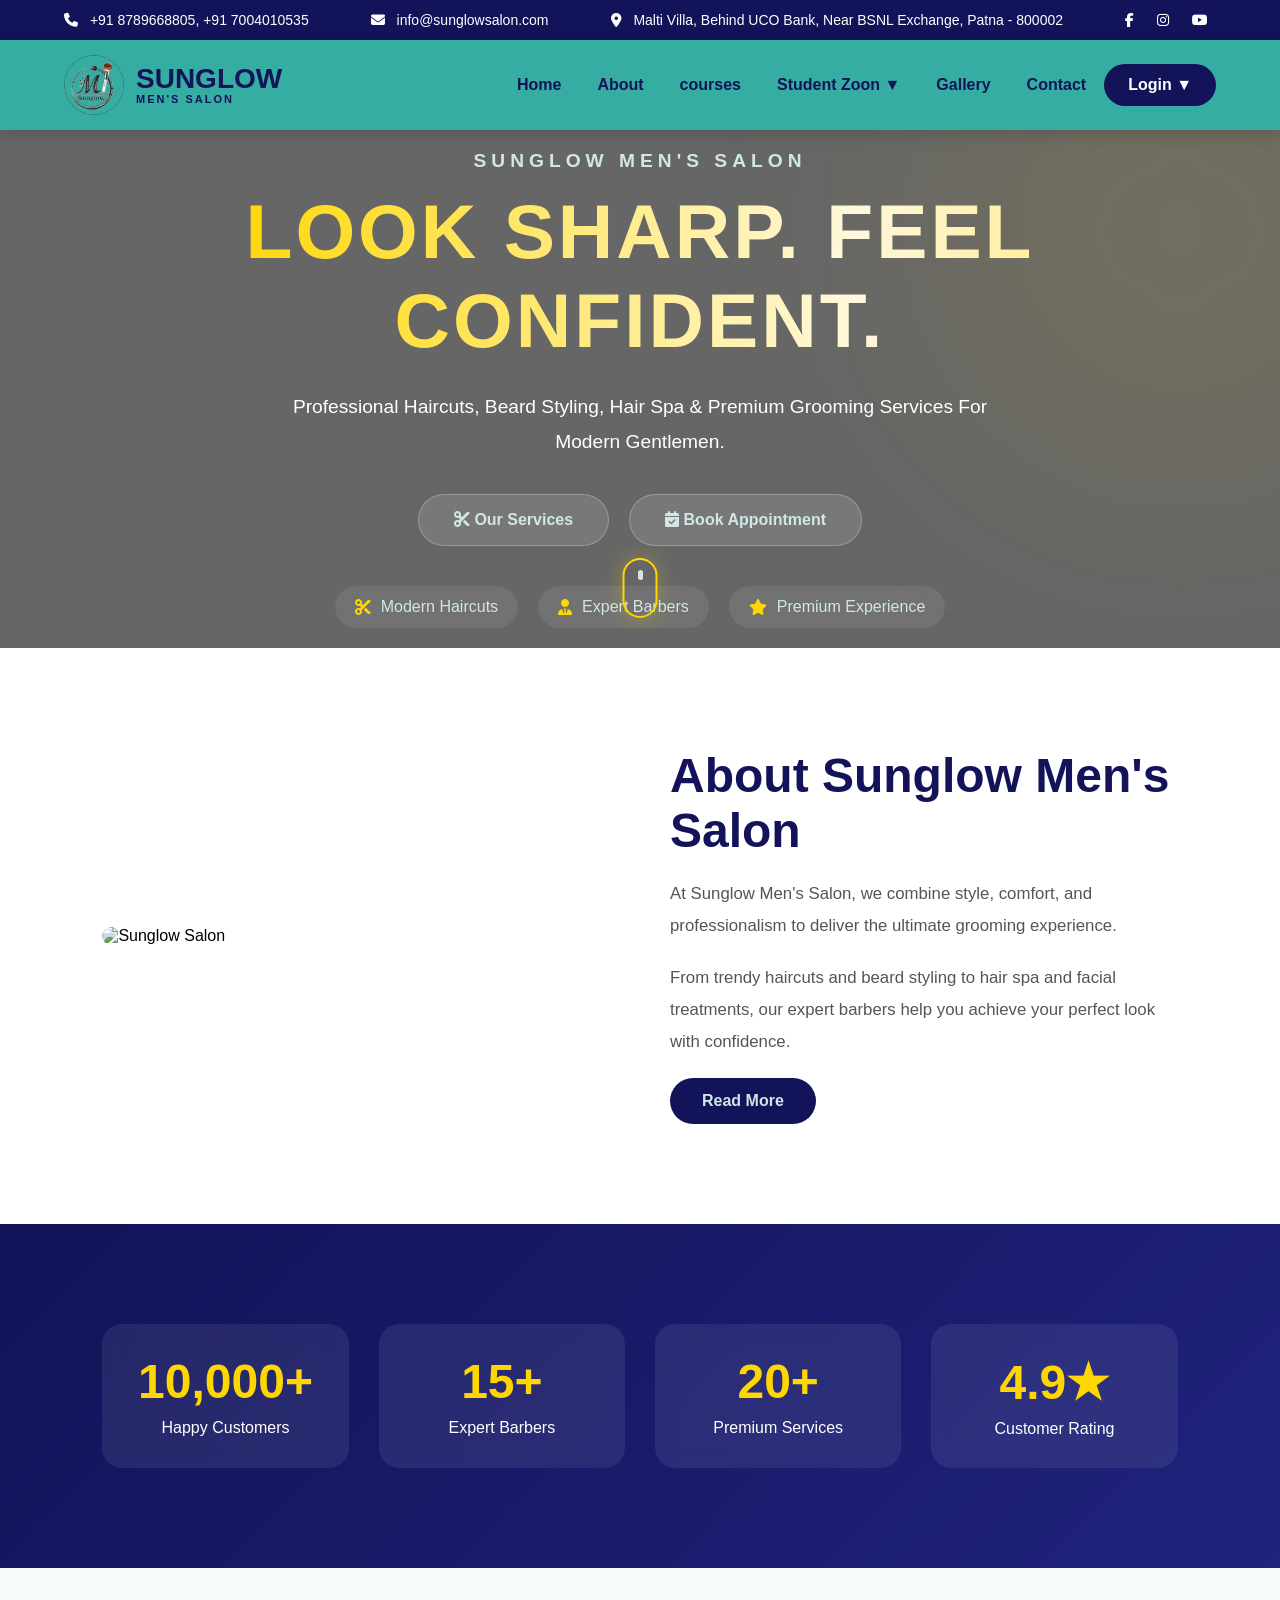
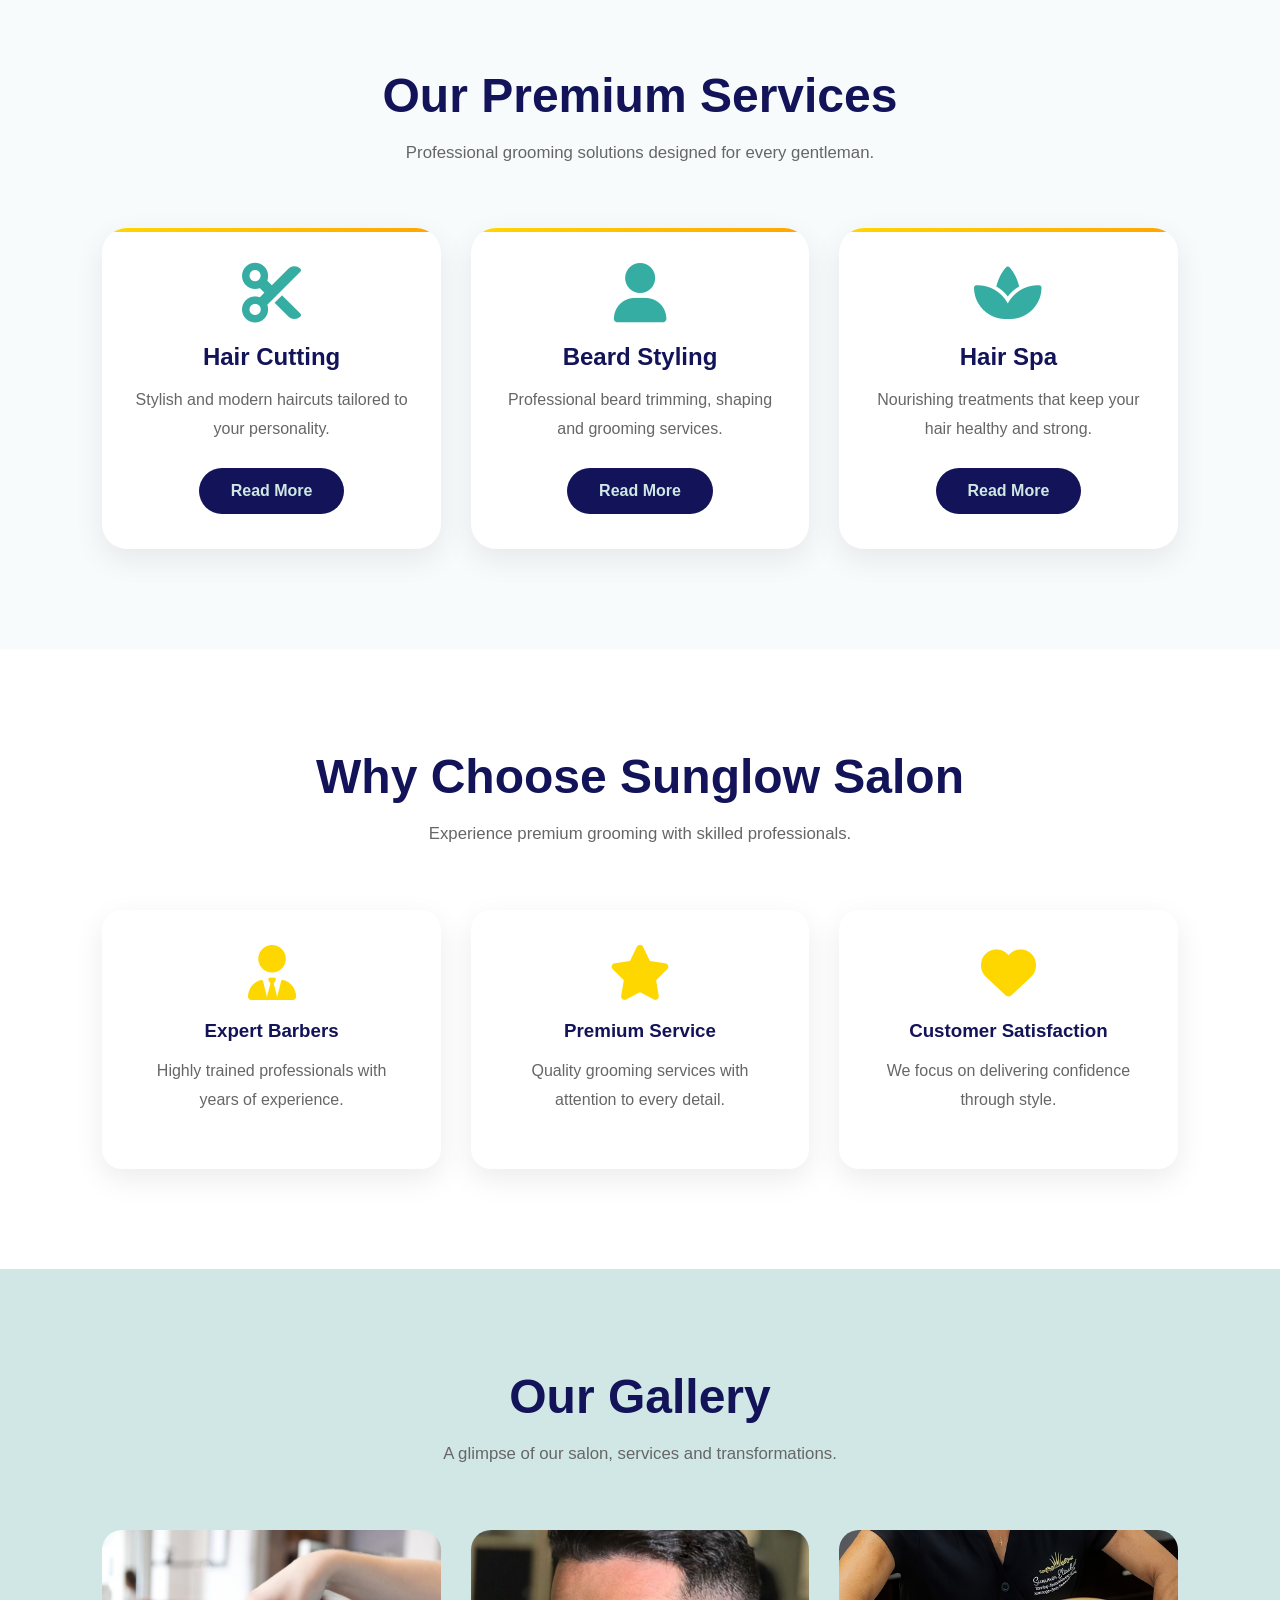
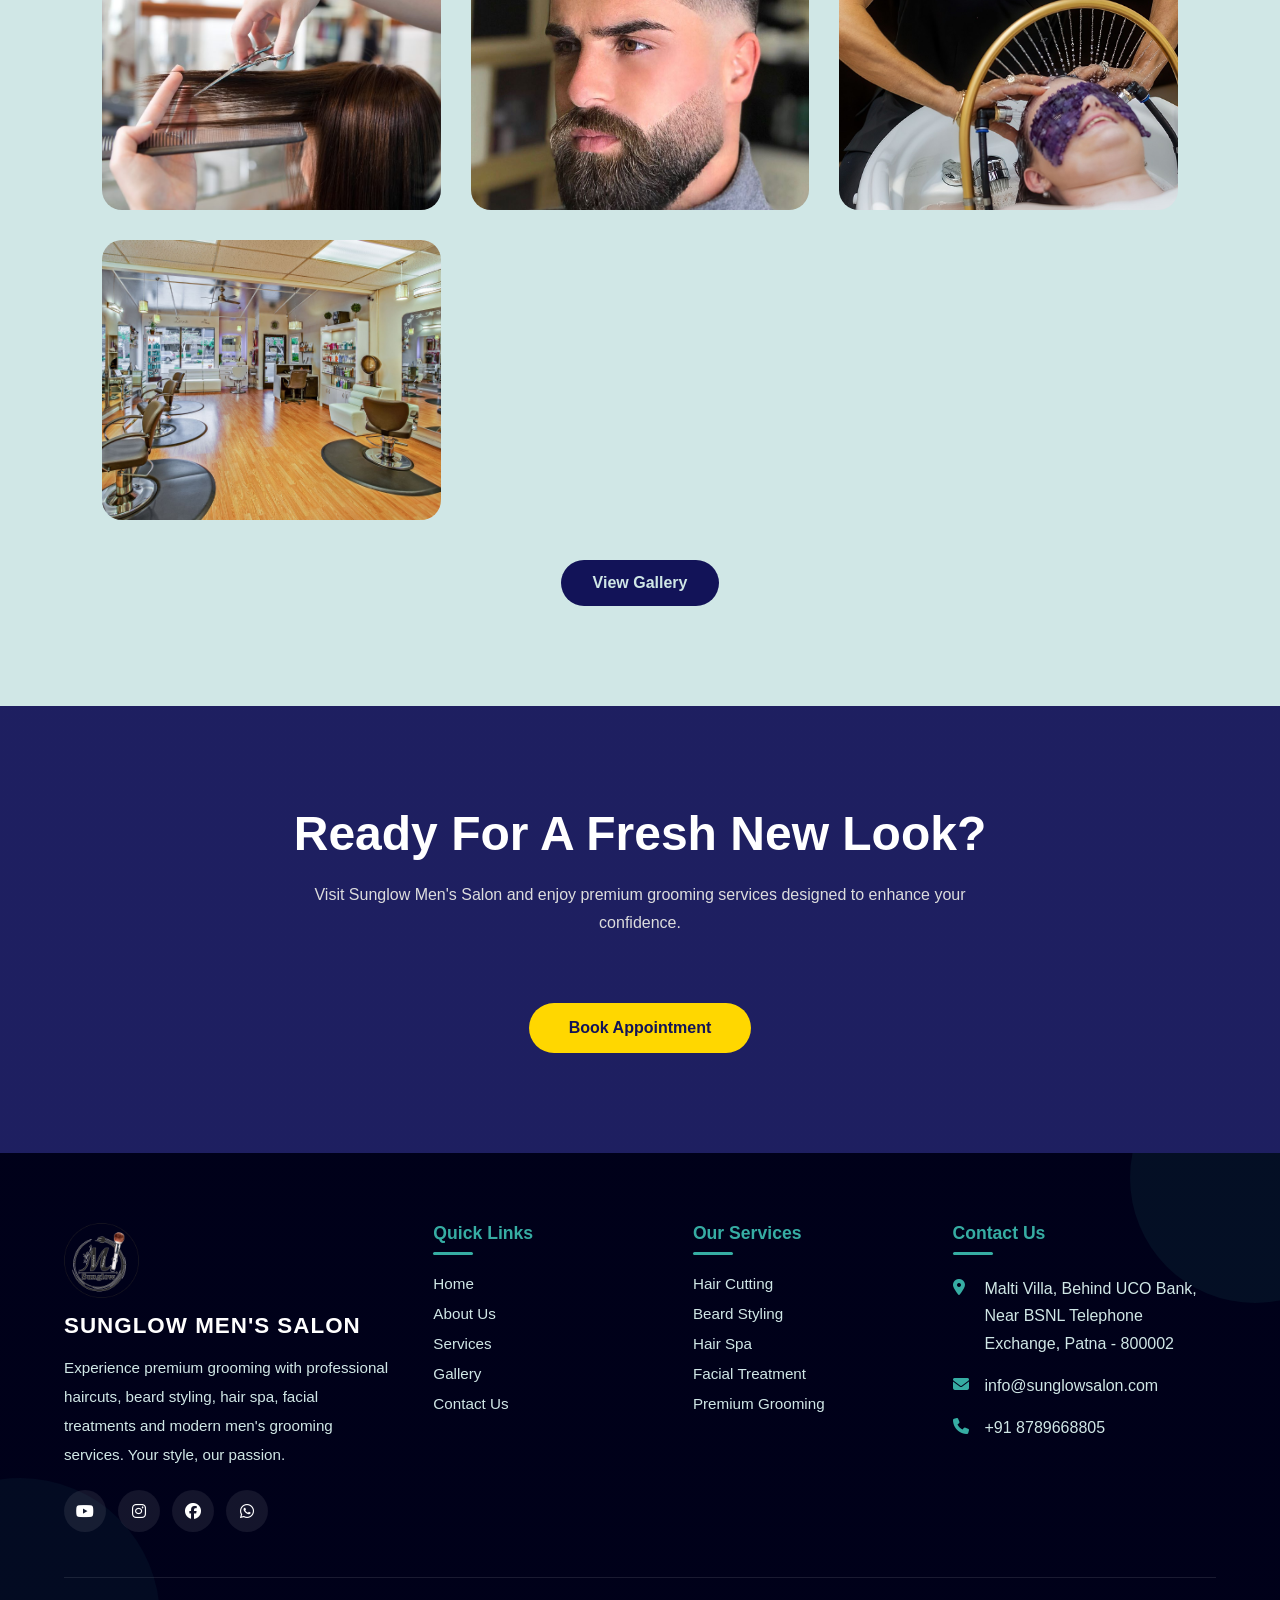
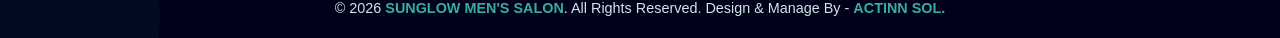
==== commit 5dcee741: "Add files via upload" ====
--- a/index.html
+++ b/index.html
@@ -128,13 +128,13 @@
 
                 <li>
                     <a href="#">
-                        Registration Veryfaction
+                        Franchisee Login
                     </a>
                 </li>
 
                 <li>
                     <a href="#">
-                        Result Veryfaction
+                        Student Login
                     </a>
                 </li>
             </ul>
--- a/style.css
+++ b/style.css
@@ -1,2394 +1,2739 @@
-/* =====================================
-   GLOBAL STYLES
-===================================== */
-
-*{
-    margin:0;
-    padding:0;
-    box-sizing:border-box;
-    scroll-behavior:smooth;
-    font-family:'Poppins',sans-serif;
-}
-
-body{
-    overflow-x:hidden;
-    background:#ffffff;
-}
-
-img{
-    max-width:100%;
-    display:block;
-}
-
-a{
-    text-decoration:none;
-}
-
-ul{
-    list-style:none;
-}
-
-/* =====================================
-   TOP BAR
-===================================== */
-
-.topbar{
-    background:#121358;
-    color:#fff;
-    padding:12px 5%;
-    display:flex;
-    justify-content:space-between;
-    align-items:center;
-    flex-wrap:wrap;
-    gap:10px;
-    font-size:14px;
-}
-
-.topbar i{
-    margin-right:8px;
-}
-
-.social{
-    display:flex;
-    align-items:center;
-    gap:15px;
-}
-
-.social a{
-    color:white;
-    transition:.4s;
-}
-
-.social a:hover{
-    color:#36ADA3;
-    transform:translateY(-3px);
-}
-
-/* =====================================
-   NAVBAR
-===================================== */
-
-nav{
-    background:#36ADA3;
-    padding:15px 5%;
-    display:flex;
-    justify-content:space-between;
-    align-items:center;
-    position:sticky;
-    top:0;
-    z-index:9999;
-    box-shadow:0 5px 15px rgba(0,0,0,.15);
-}
-
-.logo{
-    display:flex;
-    align-items:center;
-    gap:12px;
-}
-
-.logo img{
-    width:60px;
-    height:60px;
-    border-radius:50%;
-    object-fit:cover;
-}
-
-.logo-text{
-    display:flex;
-    flex-direction:column;
-}
-
-.logo-text h2{
-    color:#121358;
-    font-size:28px;
-    font-weight:700;
-    line-height:1;
-}
-
-.logo-text span{
-    color:#121358;
-    font-size:11px;
-    letter-spacing:2px;
-    font-weight:600;
-}
-
-nav ul{
-    display:flex;
-    align-items:center;
-}
-
-nav ul li{
-    position:relative;
-}
-
-nav ul li a{
-    display:block;
-    padding:15px 18px;
-    color:#121358;
-    font-weight:600;
-    transition:.4s;
-}
-
-nav ul li a:hover{
-    color:white;
-}
-
-/* Appointment Button */
-
-.book-btn{
-    background:#121358;
-    color:white !important;
-    border-radius:30px;
-    padding:12px 24px !important;
-    transition:.4s;
-}
-
-.book-btn:hover{
-    background:white;
-    color:#121358 !important;
-}
-
-/* =====================================
-   DROPDOWN MENU
-===================================== */
-
-.dropdown-menu{
-    position:absolute;
-    top:100%;
-    left:0;
-    min-width:220px;
-    background:#36ADA3;
-    display:none;
-    box-shadow:0 10px 25px rgba(0,0,0,.15);
-}
-
-.dropdown-menu li a{
-    padding:14px 20px;
-}
-
-.dropdown:hover .dropdown-menu{
-    display:block;
-    animation:dropdownFade .4s ease;
-}
-
-@keyframes dropdownFade{
-    from{
-        opacity:0;
-        transform:translateY(10px);
-    }
-
-    to{
-        opacity:1;
-        transform:translateY(0);
-    }
-}
-
-/* =====================================
-   MOBILE MENU
-===================================== */
-
-.menu-toggle{
-    display:none;
-    font-size:28px;
-    color:#121358;
-    cursor:pointer;
-}
-
-/* =====================================
-   PREMIUM SALON HERO SECTION
-===================================== */
-
-.hero{
-    height:100vh;
-    position:relative;
-    overflow:hidden;
-
-    display:flex;
-    justify-content:center;
-    align-items:center;
-    text-align:center;
-
-    background-size:cover;
-    background-position:center;
-    background-repeat:no-repeat;
-
-    animation:
-    heroSlider 30s infinite ease-in-out,
-    zoomEffect 30s infinite linear;
-}
-
-/* Dark Overlay */
-
-.hero::before{
-    content:"";
-    position:absolute;
-    inset:0;
-    background:rgba(0,0,0,.60);
-    z-index:1;
-}
-
-/* Golden Glow */
-
-.hero::after{
-    content:"";
-    position:absolute;
-
-    width:500px;
-    height:500px;
-
-    top:-150px;
-    right:-150px;
-
-    background:rgba(255,215,0,.08);
-
-    border-radius:50%;
-
-    filter:blur(120px);
-
-    z-index:1;
-}
-
-/* Hero Content */
-
-.hero-content{
-    position:relative;
-    z-index:2;
-
-    max-width:900px;
-    padding:20px;
-
-    color:white;
-
-    animation:
-    fadeUp 1.5s ease,
-    floating 6s ease-in-out infinite;
-}
-
-/* Subtitle */
-
-.subtitle{
-    color:#D0E7E6;
-    font-size:1.2rem;
-    letter-spacing:5px;
-    font-weight:700;
-    margin-bottom:15px;
-}
-
-/* Hero Title */
-
-.hero-title{
-    font-size:clamp(3rem,6vw,5.5rem);
-    font-weight:800;
-
-    text-transform:uppercase;
-    letter-spacing:3px;
-
-    background:linear-gradient(
-        90deg,
-        #FFD700,
-        #FFF8DC,
-        #FFD700,
-        #FFA500,
-        #FFD700
-    );
-
-    background-size:300% auto;
-
-    -webkit-background-clip:text;
-    -webkit-text-fill-color:transparent;
-
-    animation:goldFlow 5s linear infinite;
-}
-
-/* Description */
-
-.hero-content p{
-    font-size:1.2rem;
-    line-height:1.8;
-    margin:25px auto;
-    max-width:700px;
-}
-
-/* Buttons */
-
-.buttons{
-    margin-top:35px;
-
-    display:flex;
-    justify-content:center;
-    gap:20px;
-    flex-wrap:wrap;
-}
-
-.glass-btn{
-    padding:16px 35px;
-
-    border-radius:50px;
-
-    color:#D0E7E6;
-    font-weight:600;
-
-    background:rgba(255,255,255,.12);
-
-    backdrop-filter:blur(15px);
-    -webkit-backdrop-filter:blur(15px);
-
-    border:1px solid rgba(255,255,255,.25);
-
-    transition:.4s;
-}
-
-.glass-btn:hover{
-
-    transform:
-    translateY(-6px)
-    scale(1.05);
-
-    background:#36ADA3;
-
-    border-color:#36ADA3;
-
-    box-shadow:
-    0 12px 30px rgba(54,173,163,.45);
-}
-
-/* Features */
-
-.hero-features{
-    margin-top:40px;
-
-    display:flex;
-    justify-content:center;
-    gap:20px;
-
-    flex-wrap:wrap;
-}
-
-.feature{
-    display:flex;
-    align-items:center;
-    gap:10px;
-
-    color:#D0E7E6;
-
-    padding:12px 20px;
-
-    border-radius:30px;
-
-    background:rgba(255,255,255,.08);
-
-    backdrop-filter:blur(10px);
-}
-
-.feature i{
-    color:#FFD700;
-}
-
-/* Scroll Down */
-
-.scroll-down{
-    position:absolute;
-
-    left:50%;
-    bottom:30px;
-
-    transform:translateX(-50%);
-
-    z-index:2;
-}
-
-.mouse{
-    width:35px;
-    height:60px;
-
-    border:2px solid #FFD700;
-    border-radius:25px;
-
-    position:relative;
-
-    box-shadow:
-    0 0 20px rgba(255,215,0,.3);
-}
-
-.wheel{
-    width:5px;
-    height:10px;
-
-    background:#D0E7E6;
-
-    border-radius:10px;
-
-    position:absolute;
-
-    left:50%;
-    top:10px;
-
-    transform:translateX(-50%);
-
-    animation:scrollWheel 2s infinite;
-}
-
-/* =====================================
-   IMAGE SLIDER
-===================================== */
-
-@keyframes heroSlider{
-
-    0%,16%{
-        background-image:
-        linear-gradient(rgba(0,0,0,.55),rgba(0,0,0,.55)),
-        url("https://images.unsplash.com/photo-1621605815971-fbc98d665033");
-    }
-
-    17%,33%{
-        background-image:
-        linear-gradient(rgba(0,0,0,.55),rgba(0,0,0,.55)),
-        url("https://images.unsplash.com/photo-1585747860715-2ba37e788b70");
-    }
-
-    34%,50%{
-        background-image:
-        linear-gradient(rgba(0,0,0,.55),rgba(0,0,0,.55)),
-        url("https://images.unsplash.com/photo-1503951458645-643d53bfd90f");
-    }
-
-    51%,66%{
-        background-image:
-        linear-gradient(rgba(0,0,0,.55),rgba(0,0,0,.55)),
-        url("https://images.unsplash.com/photo-1521590832167-7bcbfaa6381f");
-    }
-
-    67%,83%{
-        background-image:
-        linear-gradient(rgba(0,0,0,.55),rgba(0,0,0,.55)),
-        url("https://images.unsplash.com/photo-1622286342621-4bd786c2447c");
-    }
-
-    84%,100%{
-        background-image:
-        linear-gradient(rgba(0,0,0,.55),rgba(0,0,0,.55)),
-        url("https://images.unsplash.com/photo-1517832606299-7ae9b720a186");
-    }
-}
-
-/* Animations */
-
-@keyframes zoomEffect{
-
-    0%{
-        background-size:100%;
-    }
-
-    50%{
-        background-size:115%;
-    }
-
-    100%{
-        background-size:100%;
-    }
-}
-
-@keyframes fadeUp{
-
-    from{
-        opacity:0;
-        transform:translateY(50px);
-    }
-
-    to{
-        opacity:1;
-        transform:translateY(0);
-    }
-}
-
-@keyframes floating{
-
-    0%{
-        transform:translateY(0);
-    }
-
-    50%{
-        transform:translateY(-10px);
-    }
-
-    100%{
-        transform:translateY(0);
-    }
-}
-
-@keyframes goldFlow{
-
-    0%{
-        background-position:0% center;
-    }
-
-    100%{
-        background-position:300% center;
-    }
-}
-
-@keyframes scrollWheel{
-
-    0%{
-        opacity:1;
-        top:10px;
-    }
-
-    100%{
-        opacity:0;
-        top:30px;
-    }
-}
-
-/* Responsive */
-
-@media(max-width:768px){
-
-    .hero-title{
-        font-size:2.8rem;
-    }
-
-    .subtitle{
-        font-size:1rem;
-        letter-spacing:2px;
-    }
-
-    .hero-content p{
-        font-size:1rem;
-    }
-
-    .buttons{
-        flex-direction:column;
-        align-items:center;
-    }
-
-    .glass-btn{
-        width:230px;
-    }
-
-    .hero-features{
-        flex-direction:column;
-        align-items:center;
-    }
-}
-
-/* =====================================
-   ABOUT SECTION
-===================================== */
-
-.home-about{
-    padding:100px 8%;
-    display:grid;
-    grid-template-columns:1fr 1fr;
-    gap:60px;
-    align-items:center;
-}
-
-.about-image{
-    overflow:hidden;
-    border-radius:20px;
-}
-
-.about-image img{
-    width:100%;
-    border-radius:20px;
-    transition:.6s;
-    box-shadow:0 15px 35px rgba(0,0,0,.15);
-}
-
-.about-image:hover img{
-    transform:scale(1.08);
-}
-
-.about-content h2{
-    font-size:2.8rem;
-    color:#121358;
-    margin-bottom:20px;
-}
-
-.about-content p{
-    line-height:1.9;
-    color:#444;
-    margin-bottom:18px;
-    font-size:1.05rem;
-}
-
-/* =====================================
-   COMMON SECTION TITLE
-===================================== */
-
-.section-title{
-    text-align:center;
-    margin-bottom:60px;
-}
-
-.section-title h2{
-    font-size:2.8rem;
-    color:#121358;
-    margin-bottom:15px;
-}
-
-.section-title p{
-    color:#666;
-    max-width:700px;
-    margin:auto;
-    line-height:1.8;
-}
-
-/* =====================================
-   COMMON BUTTON
-===================================== */
-
-.section-btn,
-.cta-btn{
-    display:inline-block;
-    padding:14px 32px;
-    border-radius:40px;
-    background:#121358;
-    color:#D0E7E6;
-    transition:.4s;
-    font-weight:600;
-}
-
-.section-btn:hover,
-.cta-btn:hover{
-    background:#36ADA3;
-    transform:translateY(-5px);
-}
-
-/* =====================================
-   COURCES SECTION
-===================================== */
-
-.home-courses{
-    padding:100px 8%;
-    background:#f8fbfb;
-}
-
-.course-grid{
-    display:grid;
-    grid-template-columns:repeat(auto-fit,minmax(300px,1fr));
-    gap:30px;
-}
-
-.course-card{
-    background:white;
-    padding:35px;
-    border-radius:20px;
-    text-align:center;
-    transition:.4s;
-    box-shadow:0 10px 25px rgba(0,0,0,.08);
-}
-
-.course-card:hover{
-    transform:translateY(-12px);
-    box-shadow:0 20px 40px rgba(18,19,88,.15);
-}
-
-.course-card i{
-    font-size:60px;
-    color:#36ADA3;
-    margin-bottom:20px;
-}
-
-.course-card h3{
-    margin-bottom:15px;
-    color:#121358;
-}
-
-.course-card p{
-    color:#666;
-    line-height:1.8;
-}
-
-/* =====================================
-   WHY CHOOSE US
-===================================== */
-
-.student-preview{
-    padding:100px 8%;
-}
-
-.service-grid{
-    display:grid;
-    grid-template-columns:repeat(auto-fit,minmax(300px,1fr));
-    gap:30px;
-}
-
-.service-card{
-    background:#D0E7E6;
-    padding:35px;
-    border-radius:20px;
-    text-align:center;
-    transition:.4s;
-    box-shadow:0 10px 25px rgba(0,0,0,.08);
-}
-
-.service-card:hover{
-    transform:translateY(-12px);
-    box-shadow:0 20px 40px rgba(18,19,88,.15);
-}
-
-.service-card i{
-    font-size:60px;
-    color:#36ADA3;
-    margin-bottom:20px;
-}
-
-.service-card h3{
-    margin-bottom:15px;
-    color:#121358;
-}
-
-.service-card p{
-    color:#666;
-    line-height:1.8;
-}
-
-/* =====================================
-   GALLERY SECTION
-===================================== */
-
-.gallery-preview{
-    padding:100px 8%;
-    background:#D0E7E6;
-}
-
-.gallery-grid{
-    display:grid;
-    grid-template-columns:repeat(auto-fit,minmax(250px,1fr));
-    gap:25px;
-}
-
-.gallery-grid img{
-    width:100%;
-    height:280px;
-    object-fit:cover;
-    border-radius:20px;
-    cursor:pointer;
-    transition:.5s;
-}
-
-.gallery-grid img:hover{
-    transform:scale(1.08);
-    box-shadow:0 15px 35px rgba(0,0,0,.25);
-}
-
-.gallery-btn{
-    text-align:center;
-    margin-top:40px;
-}
-
-/* =====================================
-   STATISTICS
-===================================== */
-
-.stats-section{
-    background:#121358;
-    color:white;
-    padding:90px 8%;
-
-    display:grid;
-    grid-template-columns:repeat(auto-fit,minmax(220px,1fr));
-    gap:30px;
-}
-
-.stat-box{
-    text-align:center;
-    transition:.4s;
-}
-
-.stat-box:hover{
-    transform:translateY(-10px);
-}
-
-.stat-box h2{
-    font-size:3.5rem;
-    color:#36ADA3;
-    margin-bottom:10px;
-}
-
-.stat-box p{
-    font-size:1.1rem;
-}
-
-
-/* =====================================
-   MOBILE RESPONSIVE
-===================================== */
-
-@media(max-width:992px){
-
-    .home-about{
-        grid-template-columns:1fr;
-        text-align:center;
-    }
-
-    .about-content{
-        order:2;
-    }
-
-    .about-image{
-        order:1;
-    }
-
-}
-
-@media(max-width:768px){
-
-    .topbar{
-        flex-direction:column;
-        text-align:center;
-    }
-
-    .menu-toggle{
-        display:block;
-    }
-
-    #nav-menu{
-        display:none;
-        flex-direction:column;
-        position:absolute;
-        top:100%;
-        left:0;
-        width:100%;
-        background:#36ADA3;
-    }
-
-    #nav-menu.active{
-        display:flex;
-    }
-
-    nav{
-        padding:15px 20px;
-    }
-
-    .dropdown-menu{
-        position:static;
-        width:100%;
-        box-shadow:none;
-    }
-
-    .hero{
-        height:100vh;
-        padding:20px;
-    }
-
-    .hero-title{
-        font-size:2.5rem;
-        letter-spacing:1px;
-    }
-
-    .subtitle{
-        font-size:1rem;
-        letter-spacing:2px;
-    }
-
-    .hero-content p{
-        font-size:1rem;
-    }
-
-    .buttons{
-        flex-direction:column;
-        align-items:center;
-    }
-
-    .glass-btn{
-        width:220px;
-        text-align:center;
-    }
-
-    .hero-features{
-        flex-direction:column;
-        align-items:center;
-    }
-
-    .feature{
-        width:90%;
-        justify-content:center;
-    }
-
-    .section-title h2,
-    .about-content h2,
-    .cta-section h2{
-        font-size:2rem;
-    }
-
-    .gallery-grid img{
-        height:220px;
-    }
-
-    .stat-box h2{
-        font-size:2.5rem;
-    }
-
-}
-
-@media(max-width:480px){
-
-    .logo img{
-        width:45px;
-        height:45px;
-    }
-
-    .logo-text h2{
-        font-size:20px;
-    }
-
-    .hero-title{
-        font-size:2rem;
-    }
-
-    .hero-content p{
-        font-size:.95rem;
-    }
-
-    .course-card,
-    .service-card{
-        padding:25px;
-    }
-
-}
-
-/* =====================================
-   SERVICES PAGE BANNER
-===================================== */
-
-.page-banner{
-    height:55vh;
-    min-height:350px;
-
-    background:
-    linear-gradient(rgba(0,0,0,.65),
-    rgba(0,0,0,.65)),
-    url("https://images.unsplash.com/photo-1621605815971-fbc98d665033");
-
-    background-size:cover;
-    background-position:center;
-
-    display:flex;
-    justify-content:center;
-    align-items:center;
-    text-align:center;
-
-    color:#fff;
-
-    animation:bannerZoom 12s ease-in-out infinite alternate;
-}
-
-.banner-content{
-    max-width:800px;
-    padding:20px;
-}
-
-.banner-content h1{
-    font-size:clamp(2.5rem,6vw,5rem);
-    font-weight:800;
-    text-transform:uppercase;
-    letter-spacing:3px;
-
-    background:linear-gradient(
-    90deg,
-    #FFD700,
-    #FFF8DC,
-    #FFD700,
-    #FFA500);
-
-    background-size:300% auto;
-
-    -webkit-background-clip:text;
-    -webkit-text-fill-color:transparent;
-
-    animation:goldFlow 6s linear infinite;
-}
-
-.banner-content p{
-    font-size:1.2rem;
-    margin-top:15px;
-    color:#f1f1f1;
-}
-
-/* =====================================
-   SERVICES SECTION
-===================================== */
-
-.courses-section{
-    padding:100px 8%;
-    background:#f8f9fc;
-}
-
-.section-title{
-    text-align:center;
-    margin-bottom:60px;
-}
-
-.section-title h2{
-    font-size:clamp(2rem,4vw,3rem);
-    color:#121358;
-    margin-bottom:15px;
-}
-
-.section-title p{
-    color:#666;
-    font-size:1.05rem;
-}
-
-/* =====================================
-   SERVICE CARDS
-===================================== */
-
-.course-container{
-    display:grid;
-    grid-template-columns:
-    repeat(auto-fit,minmax(320px,1fr));
-
-    gap:30px;
-}
-
-.course-card{
-    background:#fff;
-
-    padding:35px 30px;
-
-    border-radius:25px;
-
-    text-align:center;
-
-    position:relative;
-    overflow:hidden;
-
-    transition:.45s ease;
-
-    box-shadow:
-    0 10px 30px rgba(0,0,0,.08);
-}
-
-/* Top Gold Line */
-
-.course-card::before{
-    content:"";
-
-    position:absolute;
-    top:0;
-    left:0;
-
-    width:100%;
-    height:4px;
-
-    background:
-    linear-gradient(
-    90deg,
-    #FFD700,
-    #FFA500);
-}
-
-.course-card:hover{
-    transform:
-    translateY(-12px);
-
-    box-shadow:
-    0 20px 40px rgba(18,19,88,.18);
-}
-
-.course-icon{
-    width:90px;
-    height:90px;
-
-    margin:0 auto 20px;
-
-    border-radius:50%;
-
-    display:flex;
-    justify-content:center;
-    align-items:center;
-
-    font-size:40px;
-
-    color:#FFD700;
-
-    background:
-    linear-gradient(
-    135deg,
-    #121358,
-    #1f237c);
-
-    transition:.4s;
-}
-
-.course-card:hover .course-icon{
-    transform:rotate(10deg) scale(1.08);
-}
-
-.course-card h3{
-    color:#121358;
-    font-size:1.5rem;
-    margin-bottom:15px;
-}
-
-.course-card p{
-    color:#666;
-    line-height:1.8;
-    margin-bottom:25px;
-}
-
-/* =====================================
-   BUTTON
-===================================== */
-
-.course-btn{
-    display:inline-block;
-
-    padding:13px 30px;
-
-    text-decoration:none;
-
-    border-radius:50px;
-
-    font-weight:600;
-
-    color:white;
-
-    background:
-    linear-gradient(
-    135deg,
-    #121358,
-    #1f237c);
-
-    transition:.4s;
-}
-
-.course-btn:hover{
-    transform:translateY(-3px);
-
-    box-shadow:
-    0 10px 25px rgba(18,19,88,.35);
-
-    background:
-    linear-gradient(
-    135deg,
-    #FFD700,
-    #FFA500);
-
-    color:#111;
-}
-
-/* =====================================
-   WHY CHOOSE US
-===================================== */
-
-.why-course{
-    padding:100px 8%;
-    background:white;
-}
-
-.why-grid{
-    display:grid;
-    grid-template-columns:
-    repeat(auto-fit,minmax(250px,1fr));
-
-    gap:30px;
-}
-
-.why-box{
-    background:white;
-
-    padding:35px 25px;
-
-    text-align:center;
-
-    border-radius:25px;
-
-    transition:.45s;
-
-    box-shadow:
-    0 10px 25px rgba(0,0,0,.08);
-}
-
-.why-box:hover{
-    transform:
-    translateY(-10px);
-
-    box-shadow:
-    0 15px 35px rgba(18,19,88,.15);
-}
-
-.why-box i{
-    font-size:50px;
-    color:#FFD700;
-    margin-bottom:18px;
-}
-
-.why-box h3{
-    color:#121358;
-    margin-bottom:12px;
-}
-
-.why-box p{
-    color:#666;
-    line-height:1.7;
-}
-
-/* =====================================
-   ACTIVE MENU
-===================================== */
-
-.active{
-    color:#FFD700 !important;
-}
-
-/* =====================================
-   ANIMATIONS
-===================================== */
-
-@keyframes bannerZoom{
-
-    from{
-        background-size:100%;
-    }
-
-    to{
-        background-size:110%;
-    }
-
-}
-
-@keyframes goldFlow{
-
-    0%{
-        background-position:0%;
-    }
-
-    100%{
-        background-position:300%;
-    }
-
-}
-
-/* =====================================
-   MOBILE RESPONSIVE
-===================================== */
-
-@media(max-width:992px){
-
-    .courses-section,
-    .why-course{
-        padding:80px 6%;
-    }
-
-}
-
-@media(max-width:768px){
-
-    .page-banner{
-        height:45vh;
-    }
-
-    .banner-content h1{
-        font-size:2.5rem;
-    }
-
-    .banner-content p{
-        font-size:1rem;
-    }
-
-    .section-title h2{
-        font-size:2rem;
-    }
-
-    .course-container{
-        grid-template-columns:1fr;
-    }
-
-}
-
-@media(max-width:480px){
-
-    .course-card{
-        padding:30px 20px;
-    }
-
-    .course-icon{
-        width:75px;
-        height:75px;
-        font-size:32px;
-    }
-
-}
-
-
-/* =====================================
-   ABOUT PAGE BANNER
-===================================== */
-
-.about-banner{
-    height:55vh;
-    min-height:350px;
-
-    background:
-    linear-gradient(
-    rgba(0,0,0,.65),
-    rgba(0,0,0,.65)),
-    url("https://images.unsplash.com/photo-1621605815971-fbc98d665033");
-
-    background-size:cover;
-    background-position:center;
-
-    display:flex;
-    justify-content:center;
-    align-items:center;
-    text-align:center;
-
-    color:#fff;
-
-    animation:bannerZoom 12s ease-in-out infinite alternate;
-}
-
-.banner-text{
-    max-width:800px;
-    padding:20px;
-}
-
-.banner-text h1{
-    font-size:clamp(2.5rem,6vw,5rem);
-    font-weight:800;
-    text-transform:uppercase;
-    letter-spacing:3px;
-
-    background:linear-gradient(
-    90deg,
-    #FFD700,
-    #FFF8DC,
-    #FFD700,
-    #FFA500);
-
-    background-size:300% auto;
-
-    -webkit-background-clip:text;
-    -webkit-text-fill-color:transparent;
-
-    animation:goldFlow 6s linear infinite;
-}
-
-.banner-text p{
-    margin-top:15px;
-    font-size:1.15rem;
-    color:#f1f1f1;
-}
-
-/* =====================================
-   ABOUT SECTION
-===================================== */
-
-.about-section{
-    padding:100px 8%;
-    background:#f8f9fc;
-}
-
-.about-container{
-    display:grid;
-    grid-template-columns:1fr 1fr;
-    gap:60px;
-    align-items:center;
-}
-
-.about-image{
-    overflow:hidden;
-    border-radius:25px;
-}
-
-.about-image img{
-    width:100%;
-    display:block;
-
-    border-radius:25px;
-
-    transition:.6s ease;
-
-    box-shadow:
-    0 15px 40px rgba(0,0,0,.15);
-}
-
-.about-image:hover img{
-    transform:scale(1.08);
-}
-
-.about-content h2{
-    font-size:clamp(2rem,4vw,3rem);
-    color:#121358;
-    margin-bottom:20px;
-}
-
-.about-content p{
-    font-size:1.05rem;
-    line-height:1.9;
-    color:#555;
-    margin-bottom:20px;
-}
-
-.about-btn{
-    display:inline-block;
-
-    padding:14px 35px;
-
-    text-decoration:none;
-
-    border-radius:50px;
-
-    color:white;
-    font-weight:600;
-
-    background:
-    linear-gradient(
-    135deg,
-    #121358,
-    #1f237c);
-
-    transition:.4s;
-}
-
-.about-btn:hover{
-    transform:translateY(-4px);
-
-    background:
-    linear-gradient(
-    135deg,
-    #FFD700,
-    #FFA500);
-
-    color:#111;
-
-    box-shadow:
-    0 10px 25px rgba(255,215,0,.35);
-}
-
-/* =====================================
-   MISSION VISION SECTION
-===================================== */
-
-.vision-section{
-    padding:100px 8%;
-
-    display:grid;
-
-    grid-template-columns:
-    repeat(auto-fit,minmax(280px,1fr));
-
-    gap:30px;
-
-    background:white;
-}
-
-.vision-card{
-    background:white;
-
-    padding:40px 30px;
-
-    text-align:center;
-
-    border-radius:25px;
-
-    box-shadow:
-    0 10px 30px rgba(0,0,0,.08);
-
-    transition:.45s ease;
-}
-
-.vision-card:hover{
-    transform:translateY(-12px);
-
-    box-shadow:
-    0 20px 40px rgba(18,19,88,.15);
-}
-
-.vision-card i{
-    font-size:55px;
-    color:#FFD700;
-    margin-bottom:20px;
-}
-
-.vision-card h3{
-    color:#121358;
-    margin-bottom:15px;
-}
-
-.vision-card p{
-    color:#666;
-    line-height:1.8;
-}
-
-/* =====================================
-   STATISTICS SECTION
-===================================== */
-
-.stats-section{
-    padding:100px 8%;
-
-    background:
-    linear-gradient(
-    135deg,
-    #121358,
-    #1f237c);
-
-    display:grid;
-
-    grid-template-columns:
-    repeat(auto-fit,minmax(220px,1fr));
-
-    gap:30px;
-
-    text-align:center;
-}
-
-.stat-box{
-    padding:30px 20px;
-
-    border-radius:20px;
-
-    background:
-    rgba(255,255,255,.08);
-
-    backdrop-filter:blur(10px);
-
-    transition:.4s;
-}
-
-.stat-box:hover{
-    transform:translateY(-10px);
-}
-
-.stat-box h2{
-    color:#FFD700;
-    font-size:3rem;
-    margin-bottom:10px;
-}
-
-.stat-box p{
-    color:white;
-    font-size:1rem;
-}
-
-/* =====================================
-   ANIMATIONS
-===================================== */
-
-@keyframes bannerZoom{
-
-    from{
-        background-size:100%;
-    }
-
-    to{
-        background-size:110%;
-    }
-
-}
-
-@keyframes goldFlow{
-
-    0%{
-        background-position:0%;
-    }
-
-    100%{
-        background-position:300%;
-    }
-
-}
-
-/* =====================================
-   MOBILE RESPONSIVE
-===================================== */
-
-@media(max-width:992px){
-
-    .about-container{
-        grid-template-columns:1fr;
-        gap:40px;
-    }
-
-}
-
-@media(max-width:768px){
-
-    .about-section,
-    .vision-section,
-    .stats-section{
-        padding:80px 6%;
-    }
-
-    .banner-text h1{
-        font-size:2.5rem;
-    }
-
-    .banner-text p{
-        font-size:1rem;
-    }
-
-    .about-content h2{
-        font-size:2rem;
-    }
-
-}
-
-@media(max-width:480px){
-
-    .vision-card{
-        padding:30px 20px;
-    }
-
-    .stat-box h2{
-        font-size:2.3rem;
-    }
-
-}
-
-
-/* =====================================
-   GALLERY PAGE
-===================================== */
-
-/* Banner */
-
-.gallery-banner{
-    height:55vh;
-    min-height:400px;
-
-    background:
-    linear-gradient(
-    rgba(8,12,32,.75),
-    rgba(8,12,32,.75)),
-    url("https://images.unsplash.com/photo-1622286342621-4bd786c2447c");
-
-    background-size:cover;
-    background-position:center;
-    background-attachment:fixed;
-
-    display:flex;
-    flex-direction:column;
-    justify-content:center;
-    align-items:center;
-    text-align:center;
-
-    color:white;
-
-    position:relative;
-    overflow:hidden;
-}
-
-.gallery-banner::before{
-    content:"";
-    position:absolute;
-    inset:0;
-
-    background:
-    linear-gradient(
-    90deg,
-    rgba(255,215,0,.08),
-    transparent,
-    rgba(255,215,0,.08));
-
-    animation:shine 8s linear infinite;
-}
-
-.gallery-banner h1{
-    font-size:clamp(2.5rem,6vw,4.5rem);
-    font-weight:800;
-    margin-bottom:15px;
-    text-transform:uppercase;
-    letter-spacing:3px;
-
-    background:linear-gradient(
-    90deg,
-    #FFD700,
-    #FFF4B0,
-    #FFD700);
-
-    background-size:300% auto;
-
-    -webkit-background-clip:text;
-    -webkit-text-fill-color:transparent;
-
-    animation:goldFlow 5s linear infinite;
-}
-
-.gallery-banner p{
-    font-size:1.2rem;
-    max-width:700px;
-    opacity:.95;
-}
-
-/* =====================================
-   GALLERY SECTION
-===================================== */
-
-.gallery-section{
-    padding:100px 8%;
-    background:#f5f7fa;
-}
-
-.section-title{
-    text-align:center;
-    margin-bottom:60px;
-}
-
-.section-title h2{
-    font-size:clamp(2rem,5vw,3rem);
-    color:#121358;
-    margin-bottom:15px;
-    font-weight:700;
-}
-
-.section-title p{
-    color:#666;
-    font-size:1.05rem;
-    max-width:700px;
-    margin:auto;
-}
-
-/* =====================================
-   GALLERY GRID
-===================================== */
-
-.gallery-grid{
-    display:grid;
-    grid-template-columns:
-    repeat(auto-fit,minmax(300px,1fr));
-
-    gap:30px;
-}
-
-/* =====================================
-   GALLERY CARD
-===================================== */
-
-.gallery-item{
-    position:relative;
-    overflow:hidden;
-
-    border-radius:20px;
-
-    background:white;
-
-    box-shadow:
-    0 15px 35px rgba(0,0,0,.08);
-
-    transition:.5s ease;
-}
-
-.gallery-item:hover{
-    transform:translateY(-10px);
-    box-shadow:
-    0 20px 50px rgba(0,0,0,.18);
-}
-
-.gallery-item img{
-    width:100%;
-    height:320px;
-
-    object-fit:cover;
-    display:block;
-
-    transition:transform .8s ease;
-}
-
-.gallery-item:hover img{
-    transform:scale(1.15);
-}
-
-/* Overlay */
-
-.gallery-item::before{
-    content:"";
-    position:absolute;
-    inset:0;
-
-    background:
-    linear-gradient(
-    transparent,
-    rgba(18,19,88,.85));
-
-    opacity:0;
-    transition:.5s;
-}
-
-.gallery-item:hover::before{
-    opacity:1;
-}
-
-/* Icon */
-
-.gallery-item::after{
-    content:"\f002";
-    font-family:"Font Awesome 6 Free";
-    font-weight:900;
-
-    position:absolute;
-    top:50%;
-    left:50%;
-
-    transform:
-    translate(-50%,-50%)
-    scale(.5);
-
-    width:70px;
-    height:70px;
-
-    border-radius:50%;
-
-    background:#FFD700;
-    color:#121358;
-
-    display:flex;
-    align-items:center;
-    justify-content:center;
-
-    font-size:24px;
-
-    opacity:0;
-
-    transition:.5s;
-}
-
-.gallery-item:hover::after{
-    opacity:1;
-    transform:
-    translate(-50%,-50%)
-    scale(1);
-}
-
-/* =====================================
-   CATEGORY SECTION
-===================================== */
-
-.gallery-categories{
-    padding:60px 8%;
-    background:white;
-
-    display:flex;
-    justify-content:center;
-    flex-wrap:wrap;
-    gap:15px;
-}
-
-.category-btn{
-    padding:12px 30px;
-
-    border:2px solid #FFD700;
-    border-radius:50px;
-
-    background:white;
-
-    color:#121358;
-    font-weight:600;
-
-    cursor:pointer;
-    transition:.4s;
-}
-
-.category-btn:hover{
-    background:#FFD700;
-    color:#121358;
-    transform:translateY(-3px);
-}
-
-/* =====================================
-   REVIEW SECTION
-===================================== */
-
-.reviews-section{
-    padding:100px 8%;
-    background:#ffffff;
-}
-
-.reviews-grid{
-    display:grid;
-    grid-template-columns:
-    repeat(auto-fit,minmax(300px,1fr));
-
-    gap:30px;
-}
-
-.review-card{
-    background:#fff;
-    border-radius:20px;
-
-    padding:35px;
-
-    text-align:center;
-
-    box-shadow:
-    0 10px 30px rgba(0,0,0,.08);
-
-    transition:.4s;
-}
-
-.review-card:hover{
-    transform:translateY(-10px);
-}
-
-.review-card i{
-    font-size:35px;
-    color:#FFD700;
-    margin-bottom:20px;
-}
-
-.review-card p{
-    color:#666;
-    line-height:1.8;
-    margin-bottom:20px;
-}
-
-.review-card h4{
-    color:#121358;
-    margin-bottom:5px;
-}
-
-.review-card span{
-    color:#999;
-}
-
-/* =====================================
-   CTA SECTION
-===================================== */
-
-.gallery-cta{
-    padding:100px 8%;
-
-    background:
-    linear-gradient(
-    rgba(18,19,88,.92),
-    rgba(18,19,88,.92));
-
-    text-align:center;
-    color:white;
-}
-
-.gallery-cta h2{
-    font-size:clamp(2rem,5vw,3rem);
-    margin-bottom:20px;
-}
-
-.gallery-cta p{
-    max-width:700px;
-    margin:auto;
-    line-height:1.8;
-    margin-bottom:35px;
-}
-
-.cta-btn{
-    display:inline-block;
-
-    padding:16px 40px;
-
-    background:#FFD700;
-    color:#121358;
-
-    font-weight:700;
-    text-decoration:none;
-
-    border-radius:50px;
-
-    transition:.4s;
-}
-
-.cta-btn:hover{
-    transform:translateY(-5px);
-    box-shadow:
-    0 10px 30px rgba(255,215,0,.5);
-}
-
-/* =====================================
-   ANIMATIONS
-===================================== */
-
-@keyframes goldFlow{
-    0%{
-        background-position:0% center;
-    }
-    100%{
-        background-position:300% center;
-    }
-}
-
-@keyframes shine{
-    0%{
-        transform:translateX(-100%);
-    }
-    100%{
-        transform:translateX(100%);
-    }
-}
-
-/* =====================================
-   MOBILE RESPONSIVE
-===================================== */
-
-@media(max-width:768px){
-
-    .gallery-banner{
-        height:45vh;
-        min-height:300px;
-    }
-
-    .gallery-banner h1{
-        font-size:2.3rem;
-    }
-
-    .gallery-banner p{
-        font-size:1rem;
-        padding:0 15px;
-    }
-
-    .gallery-grid{
-        gap:20px;
-    }
-
-    .gallery-item img{
-        height:250px;
-    }
-
-    .reviews-grid{
-        grid-template-columns:1fr;
-    }
-
-    .gallery-categories{
-        gap:10px;
-    }
-
-    .category-btn{
-        padding:10px 20px;
-        font-size:.9rem;
-    }
-}
-
-/* =====================================
-   CONTACT BANNER
-===================================== */
-
-.contact-banner{
-    height:50vh;
-    min-height:350px;
-
-    background:
-    linear-gradient(
-    rgba(0,0,0,.70),
-    rgba(0,0,0,.70)),
-    url("https://images.unsplash.com/photo-1621605815971-fbc98d665033");
-
-    background-size:cover;
-    background-position:center;
-
-    display:flex;
-    justify-content:center;
-    align-items:center;
-    text-align:center;
-
-    color:#fff;
-}
-
-.contact-banner h1{
-    font-size:clamp(2.5rem,6vw,4.5rem);
-    font-weight:800;
-    text-transform:uppercase;
-    letter-spacing:2px;
-
-    background:linear-gradient(
-    90deg,
-    #FFD700,
-    #FFF8DC,
-    #FFD700);
-
-    -webkit-background-clip:text;
-    -webkit-text-fill-color:transparent;
-
-    margin-bottom:15px;
-}
-
-.contact-banner p{
-    font-size:1.2rem;
-    color:#ddd;
-}
-
-/* =====================================
-   CONTACT SECTION
-===================================== */
-
-.contact-section{
-    padding:90px 8%;
-    background:#f5f7fb;
-}
-
-.contact-container{
-    max-width:1200px;
-    margin:auto;
-
-    display:grid;
-    grid-template-columns:1fr 1fr;
-    gap:40px;
-}
-
-/* =====================================
-   CONTACT INFO
-===================================== */
-
-.contact-info{
-    background:#fff;
-
-    padding:40px;
-    border-radius:20px;
-
-    box-shadow:
-    0 15px 40px rgba(0,0,0,.08);
-
-    transition:.4s;
-}
-
-.contact-info:hover{
-    transform:translateY(-8px);
-}
-
-.contact-info h2{
-    color:#121358;
-    margin-bottom:20px;
-    font-size:2rem;
-}
-
-.contact-info p{
-    color:#666;
-    line-height:1.8;
-    margin-bottom:30px;
-}
-
-.info-box{
-    display:flex;
-    align-items:flex-start;
-    gap:15px;
-
-    margin-bottom:20px;
-
-    color:#444;
-    font-size:1rem;
-}
-
-.info-box i{
-    color:#FFD700;
-    font-size:20px;
-    min-width:25px;
-}
-
-/* =====================================
-   CONTACT FORM
-===================================== */
-
-.contact-form{
-    background:#fff;
-
-    padding:40px;
-    border-radius:20px;
-
-    box-shadow:
-    0 15px 40px rgba(0,0,0,.08);
-
-    transition:.4s;
-}
-
-.contact-form:hover{
-    transform:translateY(-8px);
-}
-
-.contact-form form{
-    display:flex;
-    flex-direction:column;
-    gap:15px;
-}
-
-.contact-form input,
-.contact-form textarea,
-.contact-form select{
-
-    width:100%;
-
-    padding:15px 18px;
-
-    border:1px solid #ddd;
-    border-radius:10px;
-
-    outline:none;
-
-    font-size:15px;
-
-    transition:.3s;
-}
-
-.contact-form input:focus,
-.contact-form textarea:focus,
-.contact-form select:focus{
-
-    border-color:#FFD700;
-
-    box-shadow:
-    0 0 12px rgba(255,215,0,.35);
-}
-
-.contact-form textarea{
-    resize:none;
-}
-
-.contact-form button{
-
-    padding:16px;
-
-    border:none;
-    border-radius:50px;
-
-    cursor:pointer;
-
-    font-size:16px;
-    font-weight:600;
-
-    color:#fff;
-
-    background:#121358;
-
-    transition:.4s;
-}
-
-.contact-form button:hover{
-
-    background:#FFD700;
-    color:#121358;
-
-    transform:translateY(-3px);
-
-    box-shadow:
-    0 10px 25px rgba(255,215,0,.40);
-}
-
-/* =====================================
-   GOOGLE MAP
-===================================== */
-
-.map-section{
-    padding:0;
-}
-
-.map-section iframe{
-    width:100%;
-    height:500px;
-    border:none;
-    display:block;
-}
-
-/* =====================================
-   CONTACT CTA
-===================================== */
-
-.cta-section{
-
-    padding:80px 8%;
-
-    text-align:center;
-
-    background:
-    linear-gradient(
-    135deg,
-    #121358,
-    #1c1f7a);
-
-    color:#fff;
-}
-
-.cta-section h2{
-    font-size:2.5rem;
-    margin-bottom:15px;
-}
-
-.cta-section p{
-    max-width:700px;
-    margin:auto;
-    line-height:1.8;
-    color:#ddd;
-}
-
-.cta-btn{
-
-    display:inline-block;
-
-    margin-top:30px;
-
-    padding:15px 40px;
-
-    background:#FFD700;
-    color:#121358;
-
-    border-radius:50px;
-
-    text-decoration:none;
-    font-weight:700;
-
-    transition:.4s;
-}
-
-.cta-btn:hover{
-
-    transform:translateY(-5px);
-
-    box-shadow:
-    0 10px 30px rgba(255,215,0,.4);
-}
-
-/* =====================================
-   MOBILE RESPONSIVE
-===================================== */
-
-@media(max-width:992px){
-
-    .contact-container{
-        grid-template-columns:1fr;
-    }
-
-}
-
-@media(max-width:768px){
-
-    .contact-banner{
-        min-height:300px;
-        padding:20px;
-    }
-
-    .contact-banner h1{
-        font-size:2.3rem;
-    }
-
-    .contact-banner p{
-        font-size:1rem;
-    }
-
-    .contact-info,
-    .contact-form{
-        padding:25px;
-    }
-
-    .cta-section h2{
-        font-size:2rem;
-    }
-
-}
-
-@media(max-width:480px){
-
-    .contact-section{
-        padding:70px 5%;
-    }
-
-    .contact-info,
-    .contact-form{
-        padding:20px;
-    }
-
-    .cta-btn{
-        width:100%;
-        text-align:center;
-    }
-
+/* =====================================
+   GLOBAL STYLES
+===================================== */
+
+*{
+    margin:0;
+    padding:0;
+    box-sizing:border-box;
+    scroll-behavior:smooth;
+    font-family:'Poppins',sans-serif;
+}
+
+body{
+    overflow-x:hidden;
+    background:#ffffff;
+}
+
+img{
+    max-width:100%;
+    display:block;
+}
+
+a{
+    text-decoration:none;
+}
+
+ul{
+    list-style:none;
+}
+
+/* =====================================
+   TOP BAR
+===================================== */
+
+.topbar{
+    background:#121358;
+    color:#fff;
+    padding:12px 5%;
+    display:flex;
+    justify-content:space-between;
+    align-items:center;
+    flex-wrap:wrap;
+    gap:10px;
+    font-size:14px;
+}
+
+.topbar i{
+    margin-right:8px;
+}
+
+.social{
+    display:flex;
+    align-items:center;
+    gap:15px;
+}
+
+.social a{
+    color:white;
+    transition:.4s;
+}
+
+.social a:hover{
+    color:#36ADA3;
+    transform:translateY(-3px);
+}
+
+/* =====================================
+   NAVBAR
+===================================== */
+
+nav{
+    background:#36ADA3;
+    padding:15px 5%;
+    display:flex;
+    justify-content:space-between;
+    align-items:center;
+    position:sticky;
+    top:0;
+    z-index:9999;
+    box-shadow:0 5px 15px rgba(0,0,0,.15);
+}
+
+.logo{
+    display:flex;
+    align-items:center;
+    gap:12px;
+}
+
+.logo img{
+    width:60px;
+    height:60px;
+    border-radius:50%;
+    object-fit:cover;
+}
+
+.logo-text{
+    display:flex;
+    flex-direction:column;
+}
+
+.logo-text h2{
+    color:#121358;
+    font-size:28px;
+    font-weight:700;
+    line-height:1;
+}
+
+.logo-text span{
+    color:#121358;
+    font-size:11px;
+    letter-spacing:2px;
+    font-weight:600;
+}
+
+nav ul{
+    display:flex;
+    align-items:center;
+}
+
+nav ul li{
+    position:relative;
+}
+
+nav ul li a{
+    display:block;
+    padding:15px 18px;
+    color:#121358;
+    font-weight:600;
+    transition:.4s;
+}
+
+nav ul li a:hover{
+    color:white;
+}
+
+/* Appointment Button */
+
+.book-btn{
+    background:#121358;
+    color:white !important;
+    border-radius:30px;
+    padding:12px 24px !important;
+    transition:.4s;
+}
+
+.book-btn:hover{
+    background:white;
+    color:#121358 !important;
+}
+
+/* =====================================
+   DROPDOWN MENU
+===================================== */
+
+.dropdown-menu{
+    position:absolute;
+    top:100%;
+    left:0;
+    min-width:220px;
+    background:#36ADA3;
+    display:none;
+    box-shadow:0 10px 25px rgba(0,0,0,.15);
+}
+
+.dropdown-menu li a{
+    padding:14px 20px;
+}
+
+.dropdown:hover .dropdown-menu{
+    display:block;
+    animation:dropdownFade .4s ease;
+}
+
+@keyframes dropdownFade{
+    from{
+        opacity:0;
+        transform:translateY(10px);
+    }
+
+    to{
+        opacity:1;
+        transform:translateY(0);
+    }
+}
+
+/* =====================================
+   MOBILE MENU
+===================================== */
+
+.menu-toggle{
+    display:none;
+    font-size:28px;
+    color:#121358;
+    cursor:pointer;
+}
+
+/* =====================================
+   PREMIUM SALON HERO SECTION
+===================================== */
+
+.hero{
+    height:100vh;
+    position:relative;
+    overflow:hidden;
+
+    display:flex;
+    justify-content:center;
+    align-items:center;
+    text-align:center;
+
+    background-size:cover;
+    background-position:center;
+    background-repeat:no-repeat;
+
+    animation:
+    heroSlider 30s infinite ease-in-out,
+    zoomEffect 30s infinite linear;
+}
+
+/* Dark Overlay */
+
+.hero::before{
+    content:"";
+    position:absolute;
+    inset:0;
+    background:rgba(0,0,0,.60);
+    z-index:1;
+}
+
+/* Golden Glow */
+
+.hero::after{
+    content:"";
+    position:absolute;
+
+    width:500px;
+    height:500px;
+
+    top:-150px;
+    right:-150px;
+
+    background:rgba(255,215,0,.08);
+
+    border-radius:50%;
+
+    filter:blur(120px);
+
+    z-index:1;
+}
+
+/* Hero Content */
+
+.hero-content{
+    position:relative;
+    z-index:2;
+
+    max-width:900px;
+    padding:20px;
+
+    color:white;
+
+    animation:
+    fadeUp 1.5s ease,
+    floating 6s ease-in-out infinite;
+}
+
+/* Subtitle */
+
+.subtitle{
+    color:#D0E7E6;
+    font-size:1.2rem;
+    letter-spacing:5px;
+    font-weight:700;
+    margin-bottom:15px;
+}
+
+/* Hero Title */
+
+.hero-title{
+    font-size:clamp(3rem,6vw,5.5rem);
+    font-weight:800;
+
+    text-transform:uppercase;
+    letter-spacing:3px;
+
+    background:linear-gradient(
+        90deg,
+        #FFD700,
+        #FFF8DC,
+        #FFD700,
+        #FFA500,
+        #FFD700
+    );
+
+    background-size:300% auto;
+
+    -webkit-background-clip:text;
+    -webkit-text-fill-color:transparent;
+
+    animation:goldFlow 5s linear infinite;
+}
+
+/* Description */
+
+.hero-content p{
+    font-size:1.2rem;
+    line-height:1.8;
+    margin:25px auto;
+    max-width:700px;
+}
+
+/* Buttons */
+
+.buttons{
+    margin-top:35px;
+
+    display:flex;
+    justify-content:center;
+    gap:20px;
+    flex-wrap:wrap;
+}
+
+.glass-btn{
+    padding:16px 35px;
+
+    border-radius:50px;
+
+    color:#D0E7E6;
+    font-weight:600;
+
+    background:rgba(255,255,255,.12);
+
+    backdrop-filter:blur(15px);
+    -webkit-backdrop-filter:blur(15px);
+
+    border:1px solid rgba(255,255,255,.25);
+
+    transition:.4s;
+}
+
+.glass-btn:hover{
+
+    transform:
+    translateY(-6px)
+    scale(1.05);
+
+    background:#36ADA3;
+
+    border-color:#36ADA3;
+
+    box-shadow:
+    0 12px 30px rgba(54,173,163,.45);
+}
+
+/* Features */
+
+.hero-features{
+    margin-top:40px;
+
+    display:flex;
+    justify-content:center;
+    gap:20px;
+
+    flex-wrap:wrap;
+}
+
+.feature{
+    display:flex;
+    align-items:center;
+    gap:10px;
+
+    color:#D0E7E6;
+
+    padding:12px 20px;
+
+    border-radius:30px;
+
+    background:rgba(255,255,255,.08);
+
+    backdrop-filter:blur(10px);
+}
+
+.feature i{
+    color:#FFD700;
+}
+
+/* Scroll Down */
+
+.scroll-down{
+    position:absolute;
+
+    left:50%;
+    bottom:30px;
+
+    transform:translateX(-50%);
+
+    z-index:2;
+}
+
+.mouse{
+    width:35px;
+    height:60px;
+
+    border:2px solid #FFD700;
+    border-radius:25px;
+
+    position:relative;
+
+    box-shadow:
+    0 0 20px rgba(255,215,0,.3);
+}
+
+.wheel{
+    width:5px;
+    height:10px;
+
+    background:#D0E7E6;
+
+    border-radius:10px;
+
+    position:absolute;
+
+    left:50%;
+    top:10px;
+
+    transform:translateX(-50%);
+
+    animation:scrollWheel 2s infinite;
+}
+
+/* =====================================
+   IMAGE SLIDER
+===================================== */
+
+@keyframes heroSlider{
+
+    0%,16%{
+        background-image:
+        linear-gradient(rgba(0,0,0,.55),rgba(0,0,0,.55)),
+        url("https://images.unsplash.com/photo-1621605815971-fbc98d665033");
+    }
+
+    17%,33%{
+        background-image:
+        linear-gradient(rgba(0,0,0,.55),rgba(0,0,0,.55)),
+        url("https://images.unsplash.com/photo-1585747860715-2ba37e788b70");
+    }
+
+    34%,50%{
+        background-image:
+        linear-gradient(rgba(0,0,0,.55),rgba(0,0,0,.55)),
+        url("https://images.unsplash.com/photo-1503951458645-643d53bfd90f");
+    }
+
+    51%,66%{
+        background-image:
+        linear-gradient(rgba(0,0,0,.55),rgba(0,0,0,.55)),
+        url("https://images.unsplash.com/photo-1521590832167-7bcbfaa6381f");
+    }
+
+    67%,83%{
+        background-image:
+        linear-gradient(rgba(0,0,0,.55),rgba(0,0,0,.55)),
+        url("https://images.unsplash.com/photo-1622286342621-4bd786c2447c");
+    }
+
+    84%,100%{
+        background-image:
+        linear-gradient(rgba(0,0,0,.55),rgba(0,0,0,.55)),
+        url("https://images.unsplash.com/photo-1517832606299-7ae9b720a186");
+    }
+}
+
+/* Animations */
+
+@keyframes zoomEffect{
+
+    0%{
+        background-size:100%;
+    }
+
+    50%{
+        background-size:115%;
+    }
+
+    100%{
+        background-size:100%;
+    }
+}
+
+@keyframes fadeUp{
+
+    from{
+        opacity:0;
+        transform:translateY(50px);
+    }
+
+    to{
+        opacity:1;
+        transform:translateY(0);
+    }
+}
+
+@keyframes floating{
+
+    0%{
+        transform:translateY(0);
+    }
+
+    50%{
+        transform:translateY(-10px);
+    }
+
+    100%{
+        transform:translateY(0);
+    }
+}
+
+@keyframes goldFlow{
+
+    0%{
+        background-position:0% center;
+    }
+
+    100%{
+        background-position:300% center;
+    }
+}
+
+@keyframes scrollWheel{
+
+    0%{
+        opacity:1;
+        top:10px;
+    }
+
+    100%{
+        opacity:0;
+        top:30px;
+    }
+}
+
+/* Responsive */
+
+@media(max-width:768px){
+
+    .hero-title{
+        font-size:2.8rem;
+    }
+
+    .subtitle{
+        font-size:1rem;
+        letter-spacing:2px;
+    }
+
+    .hero-content p{
+        font-size:1rem;
+    }
+
+    .buttons{
+        flex-direction:column;
+        align-items:center;
+    }
+
+    .glass-btn{
+        width:230px;
+    }
+
+    .hero-features{
+        flex-direction:column;
+        align-items:center;
+    }
+}
+
+/* =====================================
+   ABOUT SECTION
+===================================== */
+
+.home-about{
+    padding:100px 8%;
+    display:grid;
+    grid-template-columns:1fr 1fr;
+    gap:60px;
+    align-items:center;
+}
+
+.about-image{
+    overflow:hidden;
+    border-radius:20px;
+}
+
+.about-image img{
+    width:100%;
+    border-radius:20px;
+    transition:.6s;
+    box-shadow:0 15px 35px rgba(0,0,0,.15);
+}
+
+.about-image:hover img{
+    transform:scale(1.08);
+}
+
+.about-content h2{
+    font-size:2.8rem;
+    color:#121358;
+    margin-bottom:20px;
+}
+
+.about-content p{
+    line-height:1.9;
+    color:#444;
+    margin-bottom:18px;
+    font-size:1.05rem;
+}
+
+/* =====================================
+   COMMON SECTION TITLE
+===================================== */
+
+.section-title{
+    text-align:center;
+    margin-bottom:60px;
+}
+
+.section-title h2{
+    font-size:2.8rem;
+    color:#121358;
+    margin-bottom:15px;
+}
+
+.section-title p{
+    color:#666;
+    max-width:700px;
+    margin:auto;
+    line-height:1.8;
+}
+
+/* =====================================
+   COMMON BUTTON
+===================================== */
+
+.section-btn,
+.cta-btn{
+    display:inline-block;
+    padding:14px 32px;
+    border-radius:40px;
+    background:#121358;
+    color:#D0E7E6;
+    transition:.4s;
+    font-weight:600;
+}
+
+.section-btn:hover,
+.cta-btn:hover{
+    background:#36ADA3;
+    transform:translateY(-5px);
+}
+
+/* =====================================
+   COURCES SECTION
+===================================== */
+
+.home-courses{
+    padding:100px 8%;
+    background:#f8fbfb;
+}
+
+.course-grid{
+    display:grid;
+    grid-template-columns:repeat(auto-fit,minmax(300px,1fr));
+    gap:30px;
+}
+
+.course-card{
+    background:white;
+    padding:35px;
+    border-radius:20px;
+    text-align:center;
+    transition:.4s;
+    box-shadow:0 10px 25px rgba(0,0,0,.08);
+}
+
+.course-card:hover{
+    transform:translateY(-12px);
+    box-shadow:0 20px 40px rgba(18,19,88,.15);
+}
+
+.course-card i{
+    font-size:60px;
+    color:#36ADA3;
+    margin-bottom:20px;
+}
+
+.course-card h3{
+    margin-bottom:15px;
+    color:#121358;
+}
+
+.course-card p{
+    color:#666;
+    line-height:1.8;
+}
+
+/* =====================================
+   WHY CHOOSE US
+===================================== */
+
+.student-preview{
+    padding:100px 8%;
+}
+
+.service-grid{
+    display:grid;
+    grid-template-columns:repeat(auto-fit,minmax(300px,1fr));
+    gap:30px;
+}
+
+.service-card{
+    background:#D0E7E6;
+    padding:35px;
+    border-radius:20px;
+    text-align:center;
+    transition:.4s;
+    box-shadow:0 10px 25px rgba(0,0,0,.08);
+}
+
+.service-card:hover{
+    transform:translateY(-12px);
+    box-shadow:0 20px 40px rgba(18,19,88,.15);
+}
+
+.service-card i{
+    font-size:60px;
+    color:#36ADA3;
+    margin-bottom:20px;
+}
+
+.service-card h3{
+    margin-bottom:15px;
+    color:#121358;
+}
+
+.service-card p{
+    color:#666;
+    line-height:1.8;
+}
+
+/* =====================================
+   GALLERY SECTION
+===================================== */
+
+.gallery-preview{
+    padding:100px 8%;
+    background:#D0E7E6;
+}
+
+.gallery-grid{
+    display:grid;
+    grid-template-columns:repeat(auto-fit,minmax(250px,1fr));
+    gap:25px;
+}
+
+.gallery-grid img{
+    width:100%;
+    height:280px;
+    object-fit:cover;
+    border-radius:20px;
+    cursor:pointer;
+    transition:.5s;
+}
+
+.gallery-grid img:hover{
+    transform:scale(1.08);
+    box-shadow:0 15px 35px rgba(0,0,0,.25);
+}
+
+.gallery-btn{
+    text-align:center;
+    margin-top:40px;
+}
+
+/* =====================================
+   STATISTICS
+===================================== */
+
+.stats-section{
+    background:#121358;
+    color:white;
+    padding:90px 8%;
+
+    display:grid;
+    grid-template-columns:repeat(auto-fit,minmax(220px,1fr));
+    gap:30px;
+}
+
+.stat-box{
+    text-align:center;
+    transition:.4s;
+}
+
+.stat-box:hover{
+    transform:translateY(-10px);
+}
+
+.stat-box h2{
+    font-size:3.5rem;
+    color:#36ADA3;
+    margin-bottom:10px;
+}
+
+.stat-box p{
+    font-size:1.1rem;
+}
+
+
+/* =====================================
+   MOBILE RESPONSIVE
+===================================== */
+
+@media(max-width:992px){
+
+    .home-about{
+        grid-template-columns:1fr;
+        text-align:center;
+    }
+
+    .about-content{
+        order:2;
+    }
+
+    .about-image{
+        order:1;
+    }
+
+}
+
+@media(max-width:768px){
+
+    .topbar{
+        flex-direction:column;
+        text-align:center;
+    }
+
+    .menu-toggle{
+        display:block;
+    }
+
+    #nav-menu{
+        display:none;
+        flex-direction:column;
+        position:absolute;
+        top:100%;
+        left:0;
+        width:100%;
+        background:#36ADA3;
+    }
+
+    #nav-menu.active{
+        display:flex;
+    }
+
+    nav{
+        padding:15px 20px;
+    }
+
+    .dropdown-menu{
+        position:static;
+        width:100%;
+        box-shadow:none;
+    }
+
+    .hero{
+        height:100vh;
+        padding:20px;
+    }
+
+    .hero-title{
+        font-size:2.5rem;
+        letter-spacing:1px;
+    }
+
+    .subtitle{
+        font-size:1rem;
+        letter-spacing:2px;
+    }
+
+    .hero-content p{
+        font-size:1rem;
+    }
+
+    .buttons{
+        flex-direction:column;
+        align-items:center;
+    }
+
+    .glass-btn{
+        width:220px;
+        text-align:center;
+    }
+
+    .hero-features{
+        flex-direction:column;
+        align-items:center;
+    }
+
+    .feature{
+        width:90%;
+        justify-content:center;
+    }
+
+    .section-title h2,
+    .about-content h2,
+    .cta-section h2{
+        font-size:2rem;
+    }
+
+    .gallery-grid img{
+        height:220px;
+    }
+
+    .stat-box h2{
+        font-size:2.5rem;
+    }
+
+}
+
+@media(max-width:480px){
+
+    .logo img{
+        width:45px;
+        height:45px;
+    }
+
+    .logo-text h2{
+        font-size:20px;
+    }
+
+    .hero-title{
+        font-size:2rem;
+    }
+
+    .hero-content p{
+        font-size:.95rem;
+    }
+
+    .course-card,
+    .service-card{
+        padding:25px;
+    }
+
+}
+
+/* =====================================
+   SERVICES PAGE BANNER
+===================================== */
+
+.page-banner{
+    height:55vh;
+    min-height:350px;
+
+    background:
+    linear-gradient(rgba(0,0,0,.65),
+    rgba(0,0,0,.65)),
+    url("https://images.unsplash.com/photo-1621605815971-fbc98d665033");
+
+    background-size:cover;
+    background-position:center;
+
+    display:flex;
+    justify-content:center;
+    align-items:center;
+    text-align:center;
+
+    color:#fff;
+
+    animation:bannerZoom 12s ease-in-out infinite alternate;
+}
+
+.banner-content{
+    max-width:800px;
+    padding:20px;
+}
+
+.banner-content h1{
+    font-size:clamp(2.5rem,6vw,5rem);
+    font-weight:800;
+    text-transform:uppercase;
+    letter-spacing:3px;
+
+    background:linear-gradient(
+    90deg,
+    #FFD700,
+    #FFF8DC,
+    #FFD700,
+    #FFA500);
+
+    background-size:300% auto;
+
+    -webkit-background-clip:text;
+    -webkit-text-fill-color:transparent;
+
+    animation:goldFlow 6s linear infinite;
+}
+
+.banner-content p{
+    font-size:1.2rem;
+    margin-top:15px;
+    color:#f1f1f1;
+}
+
+/* =====================================
+   SERVICES SECTION
+===================================== */
+
+.courses-section{
+    padding:100px 8%;
+    background:#f8f9fc;
+}
+
+.section-title{
+    text-align:center;
+    margin-bottom:60px;
+}
+
+.section-title h2{
+    font-size:clamp(2rem,4vw,3rem);
+    color:#121358;
+    margin-bottom:15px;
+}
+
+.section-title p{
+    color:#666;
+    font-size:1.05rem;
+}
+
+/* =====================================
+   SERVICE CARDS
+===================================== */
+
+.course-container{
+    display:grid;
+    grid-template-columns:
+    repeat(auto-fit,minmax(320px,1fr));
+
+    gap:30px;
+}
+
+.course-card{
+    background:#fff;
+
+    padding:35px 30px;
+
+    border-radius:25px;
+
+    text-align:center;
+
+    position:relative;
+    overflow:hidden;
+
+    transition:.45s ease;
+
+    box-shadow:
+    0 10px 30px rgba(0,0,0,.08);
+}
+
+/* Top Gold Line */
+
+.course-card::before{
+    content:"";
+
+    position:absolute;
+    top:0;
+    left:0;
+
+    width:100%;
+    height:4px;
+
+    background:
+    linear-gradient(
+    90deg,
+    #FFD700,
+    #FFA500);
+}
+
+.course-card:hover{
+    transform:
+    translateY(-12px);
+
+    box-shadow:
+    0 20px 40px rgba(18,19,88,.18);
+}
+
+.course-icon{
+    width:90px;
+    height:90px;
+
+    margin:0 auto 20px;
+
+    border-radius:50%;
+
+    display:flex;
+    justify-content:center;
+    align-items:center;
+
+    font-size:40px;
+
+    color:#FFD700;
+
+    background:
+    linear-gradient(
+    135deg,
+    #121358,
+    #1f237c);
+
+    transition:.4s;
+}
+
+.course-card:hover .course-icon{
+    transform:rotate(10deg) scale(1.08);
+}
+
+.course-card h3{
+    color:#121358;
+    font-size:1.5rem;
+    margin-bottom:15px;
+}
+
+.course-card p{
+    color:#666;
+    line-height:1.8;
+    margin-bottom:25px;
+}
+
+/* =====================================
+   BUTTON
+===================================== */
+
+.course-btn{
+    display:inline-block;
+
+    padding:13px 30px;
+
+    text-decoration:none;
+
+    border-radius:50px;
+
+    font-weight:600;
+
+    color:white;
+
+    background:
+    linear-gradient(
+    135deg,
+    #121358,
+    #1f237c);
+
+    transition:.4s;
+}
+
+.course-btn:hover{
+    transform:translateY(-3px);
+
+    box-shadow:
+    0 10px 25px rgba(18,19,88,.35);
+
+    background:
+    linear-gradient(
+    135deg,
+    #FFD700,
+    #FFA500);
+
+    color:#111;
+}
+
+/* =====================================
+   WHY CHOOSE US
+===================================== */
+
+.why-course{
+    padding:100px 8%;
+    background:white;
+}
+
+.why-grid{
+    display:grid;
+    grid-template-columns:
+    repeat(auto-fit,minmax(250px,1fr));
+
+    gap:30px;
+}
+
+.why-box{
+    background:white;
+
+    padding:35px 25px;
+
+    text-align:center;
+
+    border-radius:25px;
+
+    transition:.45s;
+
+    box-shadow:
+    0 10px 25px rgba(0,0,0,.08);
+}
+
+.why-box:hover{
+    transform:
+    translateY(-10px);
+
+    box-shadow:
+    0 15px 35px rgba(18,19,88,.15);
+}
+
+.why-box i{
+    font-size:50px;
+    color:#FFD700;
+    margin-bottom:18px;
+}
+
+.why-box h3{
+    color:#121358;
+    margin-bottom:12px;
+}
+
+.why-box p{
+    color:#666;
+    line-height:1.7;
+}
+
+/* =====================================
+   ACTIVE MENU
+===================================== */
+
+.active{
+    color:#FFD700 !important;
+}
+
+/* =====================================
+   ANIMATIONS
+===================================== */
+
+@keyframes bannerZoom{
+
+    from{
+        background-size:100%;
+    }
+
+    to{
+        background-size:110%;
+    }
+
+}
+
+@keyframes goldFlow{
+
+    0%{
+        background-position:0%;
+    }
+
+    100%{
+        background-position:300%;
+    }
+
+}
+
+/* =====================================
+   MOBILE RESPONSIVE
+===================================== */
+
+@media(max-width:992px){
+
+    .courses-section,
+    .why-course{
+        padding:80px 6%;
+    }
+
+}
+
+@media(max-width:768px){
+
+    .page-banner{
+        height:45vh;
+    }
+
+    .banner-content h1{
+        font-size:2.5rem;
+    }
+
+    .banner-content p{
+        font-size:1rem;
+    }
+
+    .section-title h2{
+        font-size:2rem;
+    }
+
+    .course-container{
+        grid-template-columns:1fr;
+    }
+
+}
+
+@media(max-width:480px){
+
+    .course-card{
+        padding:30px 20px;
+    }
+
+    .course-icon{
+        width:75px;
+        height:75px;
+        font-size:32px;
+    }
+
+}
+
+
+/* =====================================
+   ABOUT PAGE BANNER
+===================================== */
+
+.about-banner{
+    height:55vh;
+    min-height:350px;
+
+    background:
+    linear-gradient(
+    rgba(0,0,0,.65),
+    rgba(0,0,0,.65)),
+    url("https://images.unsplash.com/photo-1621605815971-fbc98d665033");
+
+    background-size:cover;
+    background-position:center;
+
+    display:flex;
+    justify-content:center;
+    align-items:center;
+    text-align:center;
+
+    color:#fff;
+
+    animation:bannerZoom 12s ease-in-out infinite alternate;
+}
+
+.banner-text{
+    max-width:800px;
+    padding:20px;
+}
+
+.banner-text h1{
+    font-size:clamp(2.5rem,6vw,5rem);
+    font-weight:800;
+    text-transform:uppercase;
+    letter-spacing:3px;
+
+    background:linear-gradient(
+    90deg,
+    #FFD700,
+    #FFF8DC,
+    #FFD700,
+    #FFA500);
+
+    background-size:300% auto;
+
+    -webkit-background-clip:text;
+    -webkit-text-fill-color:transparent;
+
+    animation:goldFlow 6s linear infinite;
+}
+
+.banner-text p{
+    margin-top:15px;
+    font-size:1.15rem;
+    color:#f1f1f1;
+}
+
+/* =====================================
+   ABOUT SECTION
+===================================== */
+
+.about-section{
+    padding:100px 8%;
+    background:#f8f9fc;
+}
+
+.about-container{
+    display:grid;
+    grid-template-columns:1fr 1fr;
+    gap:60px;
+    align-items:center;
+}
+
+.about-image{
+    overflow:hidden;
+    border-radius:25px;
+}
+
+.about-image img{
+    width:100%;
+    display:block;
+
+    border-radius:25px;
+
+    transition:.6s ease;
+
+    box-shadow:
+    0 15px 40px rgba(0,0,0,.15);
+}
+
+.about-image:hover img{
+    transform:scale(1.08);
+}
+
+.about-content h2{
+    font-size:clamp(2rem,4vw,3rem);
+    color:#121358;
+    margin-bottom:20px;
+}
+
+.about-content p{
+    font-size:1.05rem;
+    line-height:1.9;
+    color:#555;
+    margin-bottom:20px;
+}
+
+.about-btn{
+    display:inline-block;
+
+    padding:14px 35px;
+
+    text-decoration:none;
+
+    border-radius:50px;
+
+    color:white;
+    font-weight:600;
+
+    background:
+    linear-gradient(
+    135deg,
+    #121358,
+    #1f237c);
+
+    transition:.4s;
+}
+
+.about-btn:hover{
+    transform:translateY(-4px);
+
+    background:
+    linear-gradient(
+    135deg,
+    #FFD700,
+    #FFA500);
+
+    color:#111;
+
+    box-shadow:
+    0 10px 25px rgba(255,215,0,.35);
+}
+
+/* =====================================
+   MISSION VISION SECTION
+===================================== */
+
+.vision-section{
+    padding:100px 8%;
+
+    display:grid;
+
+    grid-template-columns:
+    repeat(auto-fit,minmax(280px,1fr));
+
+    gap:30px;
+
+    background:white;
+}
+
+.vision-card{
+    background:white;
+
+    padding:40px 30px;
+
+    text-align:center;
+
+    border-radius:25px;
+
+    box-shadow:
+    0 10px 30px rgba(0,0,0,.08);
+
+    transition:.45s ease;
+}
+
+.vision-card:hover{
+    transform:translateY(-12px);
+
+    box-shadow:
+    0 20px 40px rgba(18,19,88,.15);
+}
+
+.vision-card i{
+    font-size:55px;
+    color:#FFD700;
+    margin-bottom:20px;
+}
+
+.vision-card h3{
+    color:#121358;
+    margin-bottom:15px;
+}
+
+.vision-card p{
+    color:#666;
+    line-height:1.8;
+}
+
+/* =====================================
+   STATISTICS SECTION
+===================================== */
+
+.stats-section{
+    padding:100px 8%;
+
+    background:
+    linear-gradient(
+    135deg,
+    #121358,
+    #1f237c);
+
+    display:grid;
+
+    grid-template-columns:
+    repeat(auto-fit,minmax(220px,1fr));
+
+    gap:30px;
+
+    text-align:center;
+}
+
+.stat-box{
+    padding:30px 20px;
+
+    border-radius:20px;
+
+    background:
+    rgba(255,255,255,.08);
+
+    backdrop-filter:blur(10px);
+
+    transition:.4s;
+}
+
+.stat-box:hover{
+    transform:translateY(-10px);
+}
+
+.stat-box h2{
+    color:#FFD700;
+    font-size:3rem;
+    margin-bottom:10px;
+}
+
+.stat-box p{
+    color:white;
+    font-size:1rem;
+}
+
+/* =====================================
+   ANIMATIONS
+===================================== */
+
+@keyframes bannerZoom{
+
+    from{
+        background-size:100%;
+    }
+
+    to{
+        background-size:110%;
+    }
+
+}
+
+@keyframes goldFlow{
+
+    0%{
+        background-position:0%;
+    }
+
+    100%{
+        background-position:300%;
+    }
+
+}
+
+/* =====================================
+   MOBILE RESPONSIVE
+===================================== */
+
+@media(max-width:992px){
+
+    .about-container{
+        grid-template-columns:1fr;
+        gap:40px;
+    }
+
+}
+
+@media(max-width:768px){
+
+    .about-section,
+    .vision-section,
+    .stats-section{
+        padding:80px 6%;
+    }
+
+    .banner-text h1{
+        font-size:2.5rem;
+    }
+
+    .banner-text p{
+        font-size:1rem;
+    }
+
+    .about-content h2{
+        font-size:2rem;
+    }
+
+}
+
+@media(max-width:480px){
+
+    .vision-card{
+        padding:30px 20px;
+    }
+
+    .stat-box h2{
+        font-size:2.3rem;
+    }
+
+}
+
+
+
+/* ==========================================
+   GALLERY BANNER
+========================================== */
+
+.gallery-banner{
+    height:60vh;
+    min-height:450px;
+
+    background:
+    linear-gradient(
+    rgba(18,19,88,.75),
+    rgba(18,19,88,.75)),
+    url("https://images.unsplash.com/photo-1622286342621-4bd786c2447c");
+
+    background-size:cover;
+    background-position:center;
+    background-attachment:fixed;
+
+    display:flex;
+    justify-content:center;
+    align-items:center;
+    text-align:center;
+
+    color:#fff;
+    position:relative;
+    overflow:hidden;
+}
+
+.gallery-banner::before{
+    content:"";
+    position:absolute;
+    inset:0;
+
+    background:
+    linear-gradient(
+    90deg,
+    transparent,
+    rgba(255,215,0,.12),
+    transparent);
+
+    animation:shine 8s linear infinite;
+}
+
+.gallery-banner-content{
+    position:relative;
+    z-index:2;
+    animation:fadeUp 1.2s ease;
+}
+
+.gallery-banner h1{
+    font-size:clamp(3rem,7vw,5rem);
+    font-weight:800;
+    letter-spacing:3px;
+    text-transform:uppercase;
+
+    background:
+    linear-gradient(
+    90deg,
+    #FFD700,
+    #FFF4B0,
+    #FFD700);
+
+    background-size:300% auto;
+
+    -webkit-background-clip:text;
+    -webkit-text-fill-color:transparent;
+
+    animation:goldFlow 5s linear infinite;
+}
+
+.gallery-banner p{
+    font-size:1.2rem;
+    max-width:750px;
+    margin:auto;
+    color:#fff;
+    line-height:1.8;
+}
+
+/* ==========================================
+   GALLERY SECTION
+========================================== */
+
+.gallery-section{
+    padding:100px 8%;
+    background:#D0E7E6;
+}
+
+.section-title{
+    text-align:center;
+    margin-bottom:60px;
+}
+
+.section-title h2{
+    font-size:clamp(2rem,5vw,3rem);
+    color:#121358;
+    margin-bottom:15px;
+    font-weight:800;
+}
+
+.section-title p{
+    color:#555;
+    max-width:700px;
+    margin:auto;
+    line-height:1.8;
+}
+
+/* ==========================================
+   GALLERY GRID
+========================================== */
+
+.gallery-grid{
+    display:grid;
+    grid-template-columns:
+    repeat(auto-fit,minmax(300px,1fr));
+
+    gap:30px;
+}
+
+/* ==========================================
+   GALLERY CARD
+========================================== */
+
+.gallery-item{
+    position:relative;
+    overflow:hidden;
+
+    border-radius:20px;
+
+    background:#fff;
+
+    box-shadow:
+    0 10px 35px rgba(0,0,0,.10);
+
+    transition:.5s ease;
+}
+
+.gallery-item:hover{
+    transform:translateY(-10px);
+    box-shadow:
+    0 20px 50px rgba(0,0,0,.18);
+}
+
+.gallery-item img{
+    width:100%;
+    height:340px;
+
+    object-fit:cover;
+    display:block;
+
+    transition:.8s;
+}
+
+.gallery-item:hover img{
+    transform:scale(1.12);
+}
+
+/* Overlay */
+
+.gallery-overlay{
+    position:absolute;
+    inset:0;
+
+    background:
+    linear-gradient(
+    transparent,
+    rgba(18,19,88,.95));
+
+    display:flex;
+    flex-direction:column;
+    justify-content:flex-end;
+
+    padding:30px;
+
+    opacity:0;
+    transition:.5s;
+}
+
+.gallery-item:hover .gallery-overlay{
+    opacity:1;
+}
+
+.gallery-overlay h3{
+    color:#FFD700;
+    font-size:1.4rem;
+    margin-bottom:8px;
+}
+
+.gallery-overlay p{
+    color:white;
+    font-size:.95rem;
+}
+
+/* ==========================================
+   REVIEWS SECTION
+========================================== */
+
+.reviews-section{
+    padding:100px 8%;
+    background:#ffffff;
+}
+
+.reviews-grid{
+    display:grid;
+    grid-template-columns:
+    repeat(auto-fit,minmax(300px,1fr));
+
+    gap:30px;
+}
+
+.review-card{
+    background:white;
+
+    border-radius:20px;
+
+    padding:35px;
+
+    text-align:center;
+
+    box-shadow:
+    0 10px 30px rgba(0,0,0,.08);
+
+    transition:.4s;
+}
+
+.review-card:hover{
+    transform:translateY(-10px);
+}
+
+.review-card i{
+    font-size:35px;
+    color:#FFD700;
+    margin-bottom:20px;
+}
+
+.review-card p{
+    color:#555;
+    line-height:1.8;
+    margin-bottom:20px;
+}
+
+.review-card h4{
+    color:#121358;
+    margin-bottom:5px;
+}
+
+.review-card span{
+    color:#777;
+}
+
+/* ==========================================
+   CTA SECTION
+========================================== */
+
+.gallery-cta{
+    padding:100px 8%;
+
+    background:
+    linear-gradient(
+    rgba(18,19,88,.95),
+    rgba(18,19,88,.95));
+
+    text-align:center;
+    color:white;
+}
+
+.gallery-cta h2{
+    font-size:clamp(2rem,5vw,3.5rem);
+    margin-bottom:20px;
+}
+
+.gallery-cta p{
+    max-width:750px;
+    margin:auto;
+    line-height:1.8;
+    margin-bottom:35px;
+}
+
+.cta-btn{
+    display:inline-block;
+
+    padding:16px 40px;
+
+    background:#FFD700;
+    color:#121358;
+
+    font-weight:700;
+    text-decoration:none;
+
+    border-radius:50px;
+
+    transition:.4s;
+}
+
+.cta-btn:hover{
+    transform:translateY(-5px);
+
+    box-shadow:
+    0 10px 30px rgba(255,215,0,.50);
+}
+
+/* ==========================================
+   ANIMATIONS
+========================================== */
+
+@keyframes goldFlow{
+
+    0%{
+        background-position:0% center;
+    }
+
+    100%{
+        background-position:300% center;
+    }
+}
+
+@keyframes shine{
+
+    0%{
+        transform:translateX(-100%);
+    }
+
+    100%{
+        transform:translateX(100%);
+    }
+}
+
+@keyframes fadeUp{
+
+    from{
+        opacity:0;
+        transform:translateY(40px);
+    }
+
+    to{
+        opacity:1;
+        transform:translateY(0);
+    }
+}
+
+/* ==========================================
+   MOBILE RESPONSIVE
+========================================== */
+
+@media(max-width:768px){
+
+    .gallery-banner{
+        height:50vh;
+        min-height:320px;
+        background-attachment:scroll;
+    }
+
+    .gallery-banner h1{
+        font-size:2.5rem;
+    }
+
+    .gallery-banner p{
+        font-size:1rem;
+        padding:0 15px;
+    }
+
+    .gallery-section,
+    .reviews-section,
+    .gallery-cta{
+        padding:70px 5%;
+    }
+
+    .gallery-grid{
+        gap:20px;
+    }
+
+    .gallery-item img{
+        height:250px;
+    }
+
+    .reviews-grid{
+        grid-template-columns:1fr;
+    }
+
+    .cta-btn{
+        padding:14px 30px;
+    }
+}
+
+/* =====================================
+   CONTACT BANNER
+===================================== */
+
+.contact-banner{
+    height:50vh;
+    min-height:350px;
+
+    background:
+    linear-gradient(
+    rgba(0,0,0,.70),
+    rgba(0,0,0,.70)),
+    url("https://images.unsplash.com/photo-1621605815971-fbc98d665033");
+
+    background-size:cover;
+    background-position:center;
+
+    display:flex;
+    justify-content:center;
+    align-items:center;
+    text-align:center;
+
+    color:#fff;
+}
+
+.contact-banner h1{
+    font-size:clamp(2.5rem,6vw,4.5rem);
+    font-weight:800;
+    text-transform:uppercase;
+    letter-spacing:2px;
+
+    background:linear-gradient(
+    90deg,
+    #FFD700,
+    #FFF8DC,
+    #FFD700);
+
+    -webkit-background-clip:text;
+    -webkit-text-fill-color:transparent;
+
+    margin-bottom:15px;
+}
+
+.contact-banner p{
+    font-size:1.2rem;
+    color:#ddd;
+}
+
+/* =====================================
+   CONTACT SECTION
+===================================== */
+
+.contact-section{
+    padding:90px 8%;
+    background:#f5f7fb;
+}
+
+.contact-container{
+    max-width:1200px;
+    margin:auto;
+
+    display:grid;
+    grid-template-columns:1fr 1fr;
+    gap:40px;
+}
+
+/* =====================================
+   CONTACT INFO
+===================================== */
+
+.contact-info{
+    background:#fff;
+
+    padding:40px;
+    border-radius:20px;
+
+    box-shadow:
+    0 15px 40px rgba(0,0,0,.08);
+
+    transition:.4s;
+}
+
+.contact-info:hover{
+    transform:translateY(-8px);
+}
+
+.contact-info h2{
+    color:#121358;
+    margin-bottom:20px;
+    font-size:2rem;
+}
+
+.contact-info p{
+    color:#666;
+    line-height:1.8;
+    margin-bottom:30px;
+}
+
+.info-box{
+    display:flex;
+    align-items:flex-start;
+    gap:15px;
+
+    margin-bottom:20px;
+
+    color:#444;
+    font-size:1rem;
+}
+
+.info-box i{
+    color:#FFD700;
+    font-size:20px;
+    min-width:25px;
+}
+
+/* =====================================
+   CONTACT FORM
+===================================== */
+
+.contact-form{
+    background:#fff;
+
+    padding:40px;
+    border-radius:20px;
+
+    box-shadow:
+    0 15px 40px rgba(0,0,0,.08);
+
+    transition:.4s;
+}
+
+.contact-form:hover{
+    transform:translateY(-8px);
+}
+
+.contact-form form{
+    display:flex;
+    flex-direction:column;
+    gap:15px;
+}
+
+.contact-form input,
+.contact-form textarea,
+.contact-form select{
+
+    width:100%;
+
+    padding:15px 18px;
+
+    border:1px solid #ddd;
+    border-radius:10px;
+
+    outline:none;
+
+    font-size:15px;
+
+    transition:.3s;
+}
+
+.contact-form input:focus,
+.contact-form textarea:focus,
+.contact-form select:focus{
+
+    border-color:#FFD700;
+
+    box-shadow:
+    0 0 12px rgba(255,215,0,.35);
+}
+
+.contact-form textarea{
+    resize:none;
+}
+
+.contact-form button{
+
+    padding:16px;
+
+    border:none;
+    border-radius:50px;
+
+    cursor:pointer;
+
+    font-size:16px;
+    font-weight:600;
+
+    color:#fff;
+
+    background:#121358;
+
+    transition:.4s;
+}
+
+.contact-form button:hover{
+
+    background:#FFD700;
+    color:#121358;
+
+    transform:translateY(-3px);
+
+    box-shadow:
+    0 10px 25px rgba(255,215,0,.40);
+}
+
+/* =====================================
+   GOOGLE MAP
+===================================== */
+
+.map-section{
+    padding:0;
+}
+
+.map-section iframe{
+    width:100%;
+    height:500px;
+    border:none;
+    display:block;
+}
+
+/* =====================================
+   CONTACT CTA
+===================================== */
+
+.cta-section{
+
+    padding:80px 8%;
+
+    text-align:center;
+
+    background:
+    linear-gradient(
+    135deg,
+    #121358,
+    #1c1f7a);
+
+    color:#fff;
+}
+
+.cta-section h2{
+    font-size:2.5rem;
+    margin-bottom:15px;
+}
+
+.cta-section p{
+    max-width:700px;
+    margin:auto;
+    line-height:1.8;
+    color:#ddd;
+}
+
+.cta-btn{
+
+    display:inline-block;
+
+    margin-top:30px;
+
+    padding:15px 40px;
+
+    background:#FFD700;
+    color:#121358;
+
+    border-radius:50px;
+
+    text-decoration:none;
+    font-weight:700;
+
+    transition:.4s;
+}
+
+.cta-btn:hover{
+
+    transform:translateY(-5px);
+
+    box-shadow:
+    0 10px 30px rgba(255,215,0,.4);
+}
+
+/* =====================================
+   MOBILE RESPONSIVE
+===================================== */
+
+@media(max-width:992px){
+
+    .contact-container{
+        grid-template-columns:1fr;
+    }
+
+}
+
+@media(max-width:768px){
+
+    .contact-banner{
+        min-height:300px;
+        padding:20px;
+    }
+
+    .contact-banner h1{
+        font-size:2.3rem;
+    }
+
+    .contact-banner p{
+        font-size:1rem;
+    }
+
+    .contact-info,
+    .contact-form{
+        padding:25px;
+    }
+
+    .cta-section h2{
+        font-size:2rem;
+    }
+
+}
+
+@media(max-width:480px){
+
+    .contact-section{
+        padding:70px 5%;
+    }
+
+    .contact-info,
+    .contact-form{
+        padding:20px;
+    }
+
+    .cta-btn{
+        width:100%;
+        text-align:center;
+    }
+
+}
+
+/* =====================================
+   CLIENT ZONE / STUDENT ZONE PAGE
+===================================== */
+
+/* ---------- COMMON SECTION TITLE ---------- */
+
+.section-title{
+    text-align:center;
+    margin-bottom:60px;
+}
+
+.section-title h2{
+    font-size:clamp(2rem,5vw,3rem);
+    color:#121358;
+    margin-bottom:15px;
+    font-weight:700;
+}
+
+.section-title p{
+    max-width:700px;
+    margin:auto;
+    color:#666;
+    line-height:1.8;
+}
+
+/* =====================================
+   BANNER SECTION
+===================================== */
+
+.student-banner{
+    height:55vh;
+    min-height:400px;
+
+    background:
+    linear-gradient(
+    rgba(8,12,32,.80),
+    rgba(8,12,32,.80)),
+    url("https://images.unsplash.com/photo-1622286342621-4bd786c2447c");
+
+    background-size:cover;
+    background-position:center;
+    background-attachment:fixed;
+
+    display:flex;
+    flex-direction:column;
+    justify-content:center;
+    align-items:center;
+
+    text-align:center;
+    color:#fff;
+
+    position:relative;
+    overflow:hidden;
+}
+
+.student-banner::before{
+    content:"";
+    position:absolute;
+    inset:0;
+
+    background:
+    linear-gradient(
+    90deg,
+    rgba(255,215,0,.08),
+    transparent,
+    rgba(255,215,0,.08));
+
+    animation:shine 8s linear infinite;
+}
+
+.student-banner h1{
+    font-size:clamp(2.8rem,6vw,4.8rem);
+    font-weight:800;
+    margin-bottom:15px;
+    letter-spacing:2px;
+    text-transform:uppercase;
+
+    background:linear-gradient(
+    90deg,
+    #FFD700,
+    #FFF4B0,
+    #FFD700);
+
+    background-size:300% auto;
+
+    -webkit-background-clip:text;
+    -webkit-text-fill-color:transparent;
+
+    animation:goldFlow 5s linear infinite;
+}
+
+.student-banner p{
+    max-width:700px;
+    font-size:1.2rem;
+    color:#f1f1f1;
+}
+
+/* =====================================
+   SERVICES SECTION
+===================================== */
+
+.student-services{
+    padding:100px 8%;
+    background:#f5f7fa;
+}
+
+.service-grid{
+    display:grid;
+    grid-template-columns:
+    repeat(auto-fit,minmax(280px,1fr));
+
+    gap:30px;
+}
+
+.service-card{
+    background:#fff;
+
+    padding:35px;
+    text-align:center;
+
+    border-radius:20px;
+
+    box-shadow:
+    0 10px 30px rgba(0,0,0,.08);
+
+    transition:.4s ease;
+}
+
+.service-card:hover{
+    transform:translateY(-10px);
+    box-shadow:
+    0 20px 40px rgba(0,0,0,.15);
+}
+
+.service-card i{
+    font-size:55px;
+    color:#FFD700;
+    margin-bottom:20px;
+}
+
+.service-card h3{
+    color:#121358;
+    margin-bottom:15px;
+}
+
+.service-card p{
+    color:#666;
+    line-height:1.8;
+    margin-bottom:20px;
+}
+
+.service-btn{
+    display:inline-block;
+
+    padding:12px 28px;
+
+    background:#121358;
+    color:white;
+
+    text-decoration:none;
+    border-radius:50px;
+
+    font-weight:600;
+
+    transition:.4s;
+}
+
+.service-btn:hover{
+    background:#FFD700;
+    color:#121358;
+}
+
+/* =====================================
+   VERIFICATION SECTION
+===================================== */
+
+.verification-section{
+    padding:100px 8%;
+    background:#ffffff;
+}
+
+.verification-box{
+    max-width:800px;
+    margin:auto;
+
+    background:#121358;
+
+    color:white;
+    text-align:center;
+
+    padding:50px;
+    border-radius:25px;
+
+    box-shadow:
+    0 15px 35px rgba(0,0,0,.15);
+}
+
+.verification-box h2{
+    margin-bottom:15px;
+    font-size:2rem;
+}
+
+.verification-box p{
+    margin-bottom:25px;
+    opacity:.9;
+}
+
+.verification-box form{
+    display:flex;
+    gap:15px;
+    flex-wrap:wrap;
+    justify-content:center;
+}
+
+.verification-box input{
+    flex:1;
+    min-width:250px;
+
+    padding:15px 20px;
+
+    border:none;
+    outline:none;
+
+    border-radius:10px;
+}
+
+.verification-box button{
+    padding:15px 30px;
+
+    background:#FFD700;
+    color:#121358;
+
+    border:none;
+    border-radius:10px;
+
+    font-weight:700;
+    cursor:pointer;
+
+    transition:.3s;
+}
+
+.verification-box button:hover{
+    transform:translateY(-3px);
+}
+
+/* =====================================
+   MEMBERSHIP SECTION
+===================================== */
+
+.membership-section{
+    padding:100px 8%;
+    background:#f5f7fa;
+}
+
+/* =====================================
+   CTA SECTION
+===================================== */
+
+.cta-section{
+    padding:100px 8%;
+
+    text-align:center;
+
+    background:
+    linear-gradient(
+    rgba(18,19,88,.95),
+    rgba(18,19,88,.95));
+
+    color:white;
+}
+
+.cta-section h2{
+    font-size:clamp(2rem,5vw,3rem);
+    margin-bottom:20px;
+}
+
+.cta-section p{
+    max-width:700px;
+    margin:auto;
+    line-height:1.8;
+    margin-bottom:35px;
+}
+
+.cta-btn{
+    display:inline-block;
+
+    padding:16px 40px;
+
+    background:#FFD700;
+    color:#121358;
+
+    text-decoration:none;
+    border-radius:50px;
+
+    font-weight:700;
+
+    transition:.4s;
+}
+
+.cta-btn:hover{
+    transform:translateY(-5px);
+
+    box-shadow:
+    0 10px 30px rgba(255,215,0,.45);
+}
+
+/* =====================================
+   ANIMATIONS
+===================================== */
+
+@keyframes goldFlow{
+    0%{
+        background-position:0% center;
+    }
+
+    100%{
+        background-position:300% center;
+    }
+}
+
+@keyframes shine{
+    0%{
+        transform:translateX(-100%);
+    }
+
+    100%{
+        transform:translateX(100%);
+    }
+}
+
+/* =====================================
+   MOBILE RESPONSIVE
+===================================== */
+
+@media(max-width:768px){
+
+    .student-banner{
+        height:45vh;
+        min-height:320px;
+    }
+
+    .student-banner h1{
+        font-size:2.4rem;
+    }
+
+    .student-banner p{
+        font-size:1rem;
+        padding:0 15px;
+    }
+
+    .student-services,
+    .verification-section,
+    .membership-section,
+    .cta-section{
+        padding:70px 6%;
+    }
+
+    .service-grid{
+        gap:20px;
+    }
+
+    .verification-box{
+        padding:30px 20px;
+    }
+
+    .verification-box form{
+        flex-direction:column;
+    }
+
+    .verification-box input,
+    .verification-box button{
+        width:100%;
+    }
+
+    .cta-section h2{
+        font-size:2rem;
+    }
 }
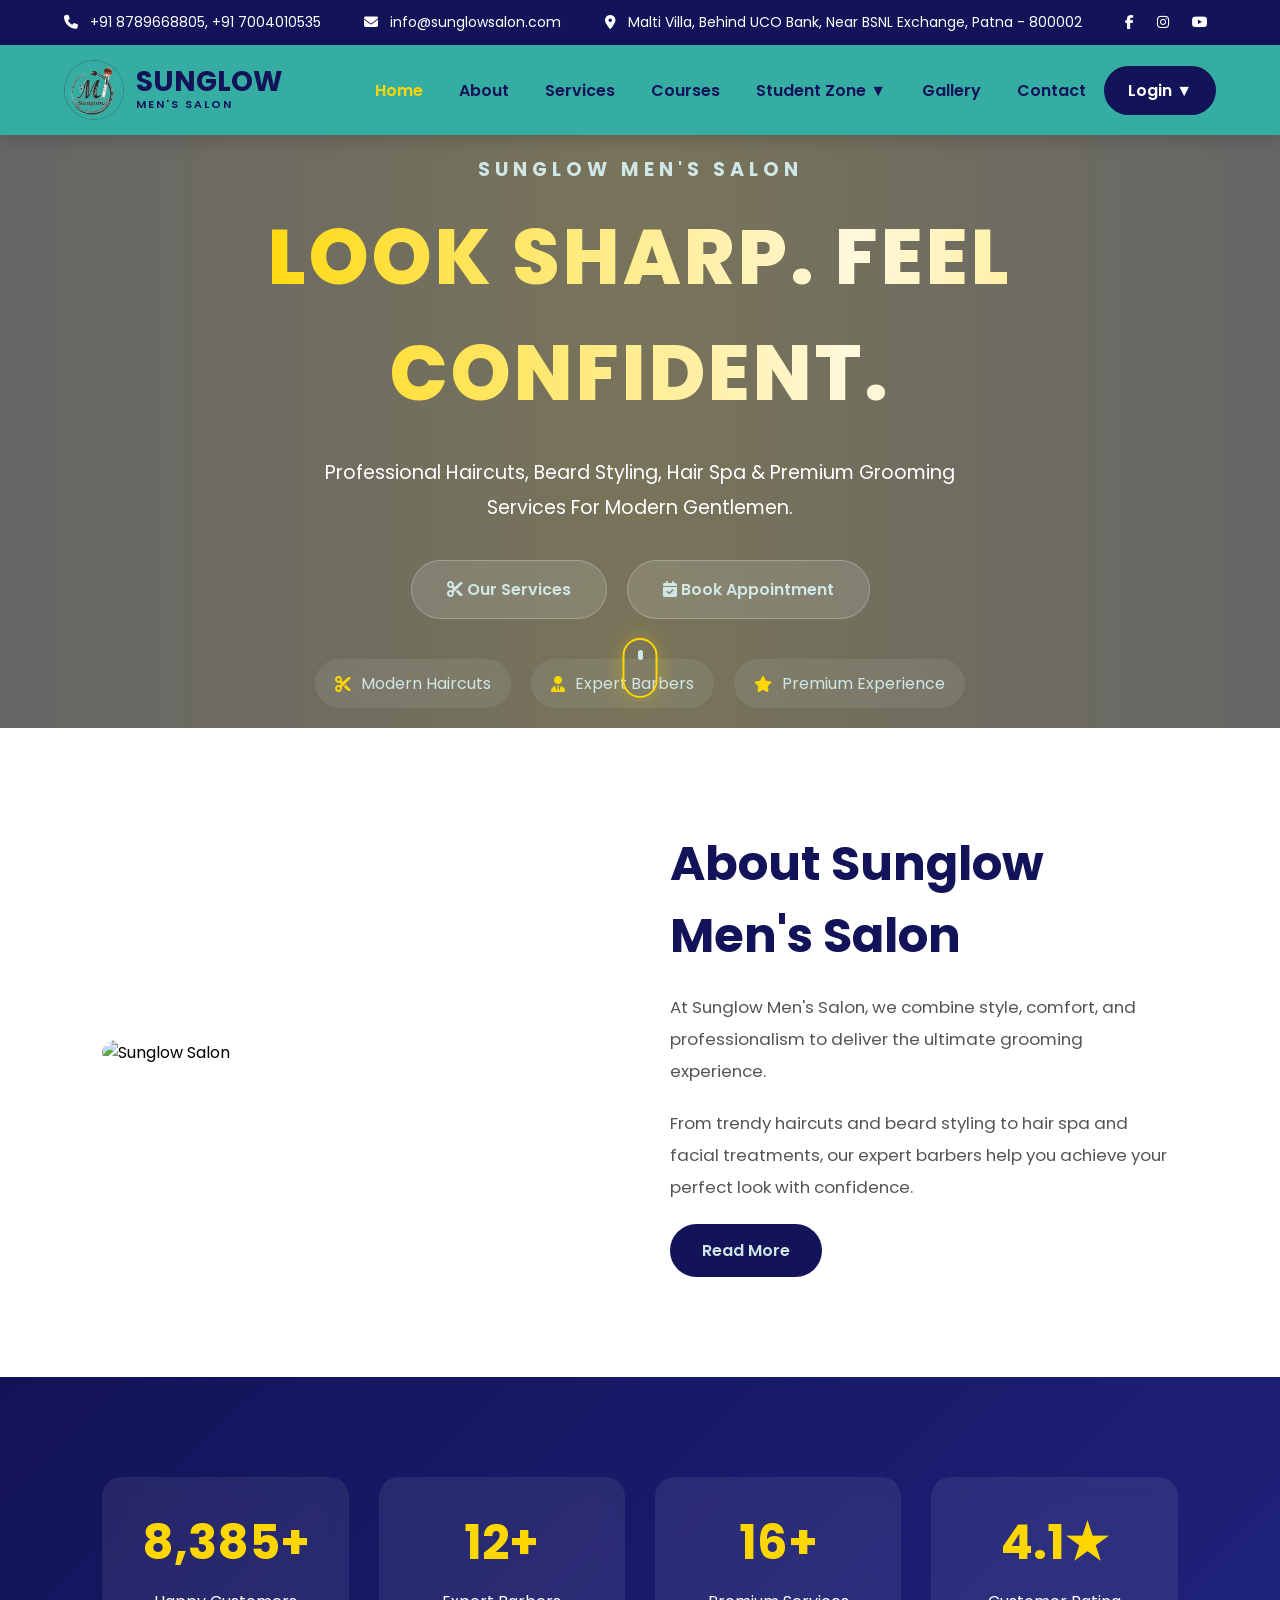
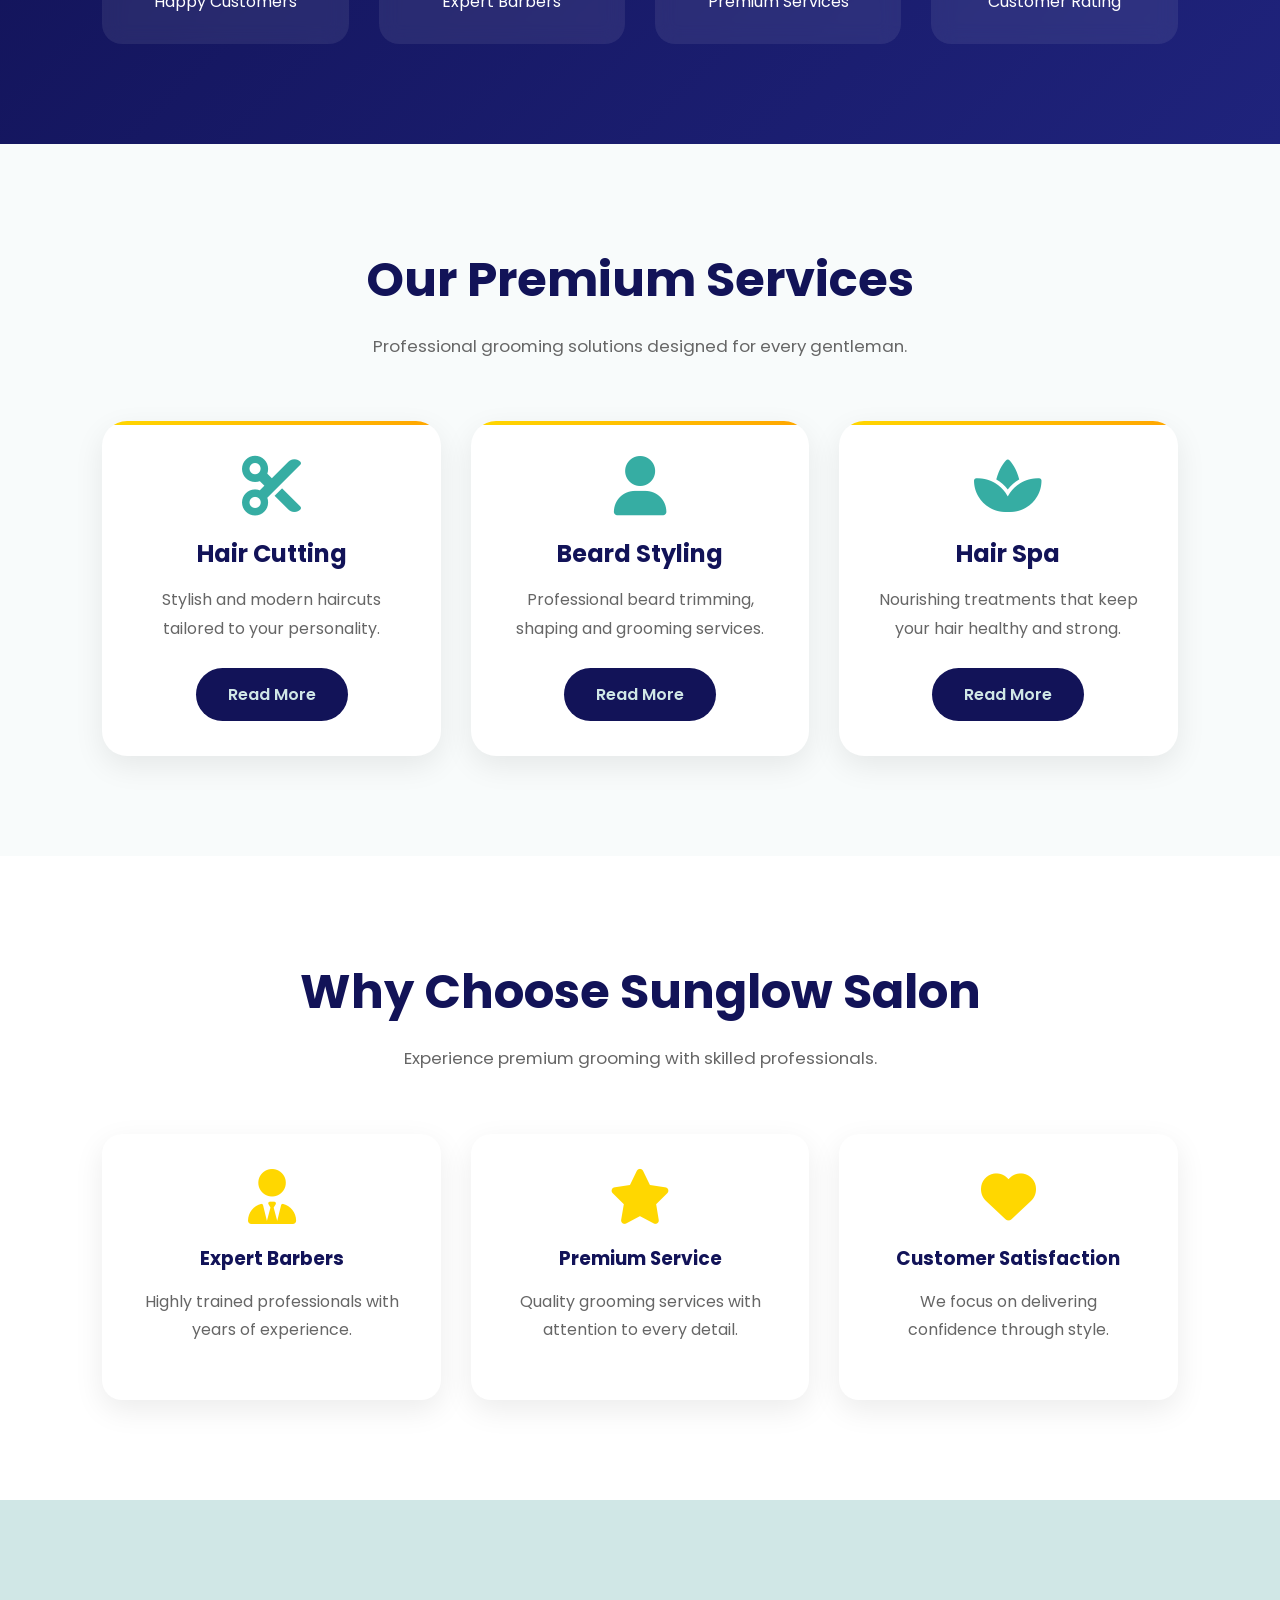
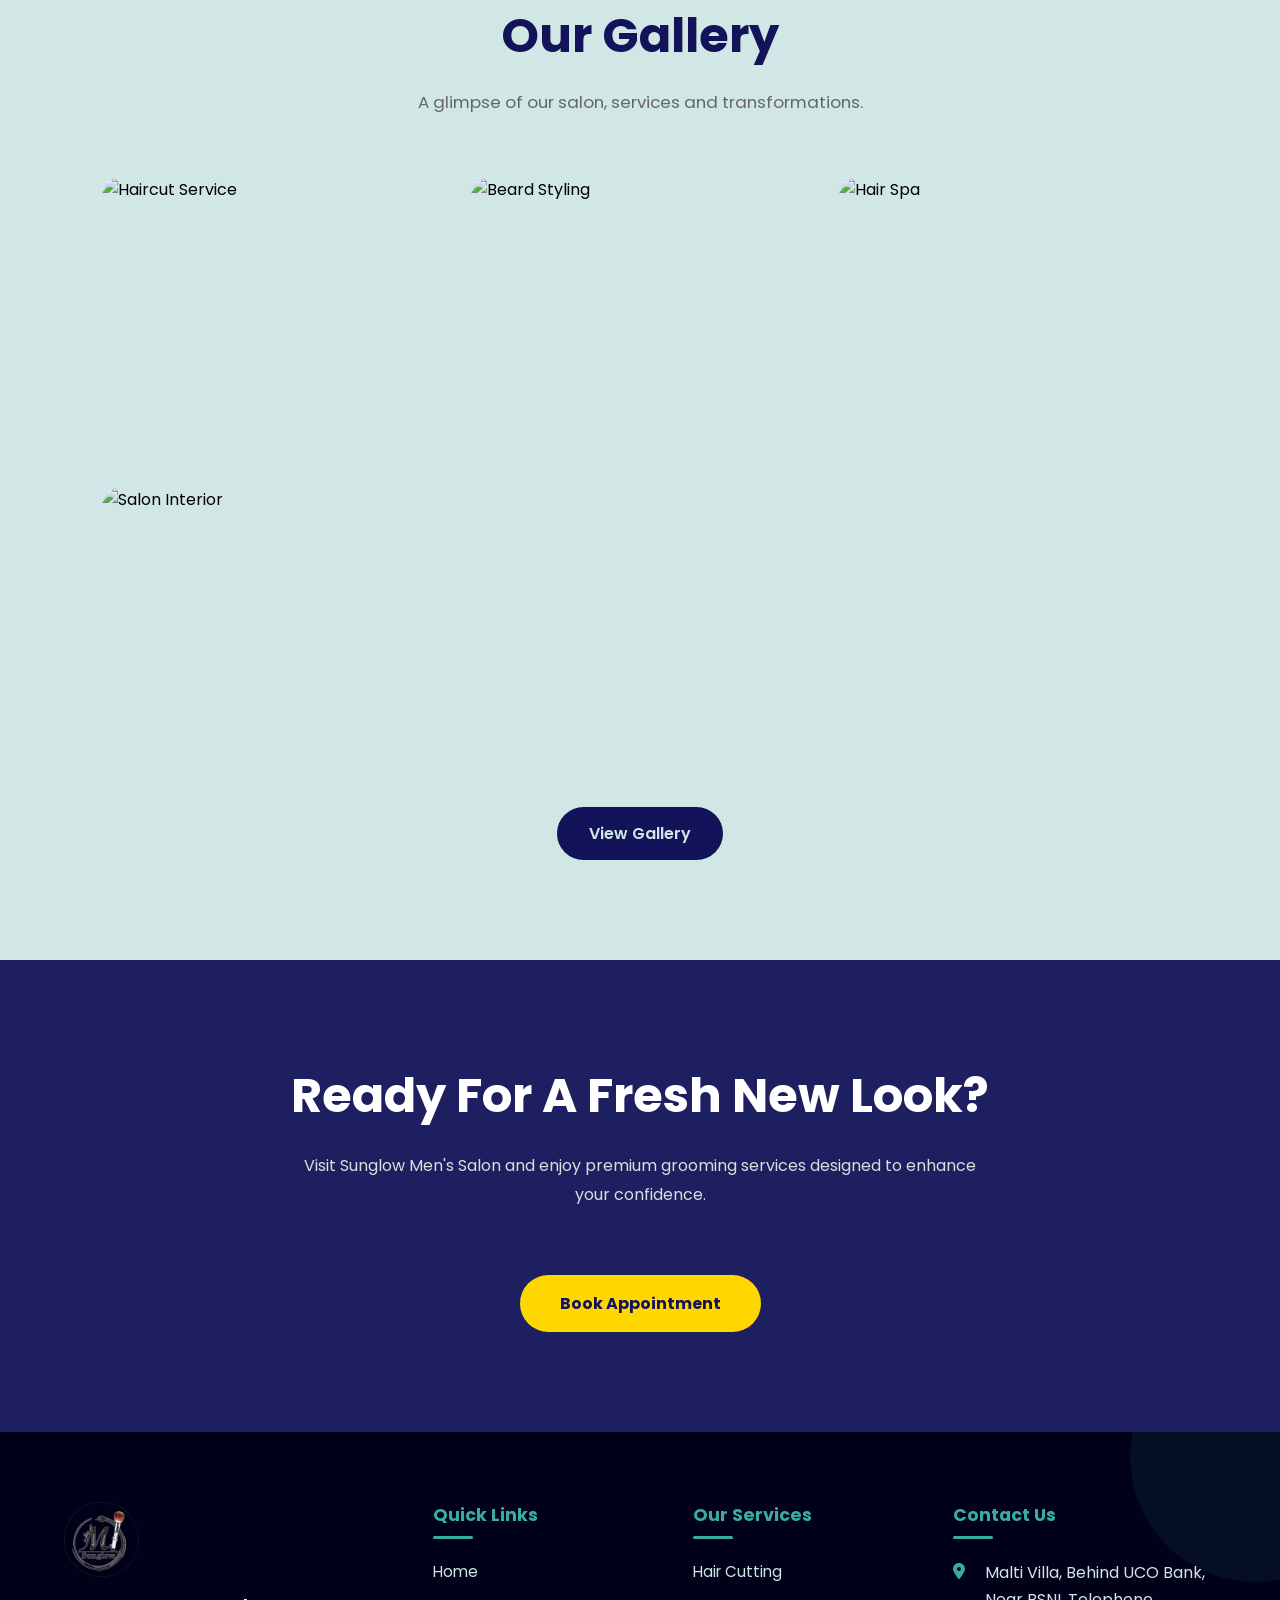
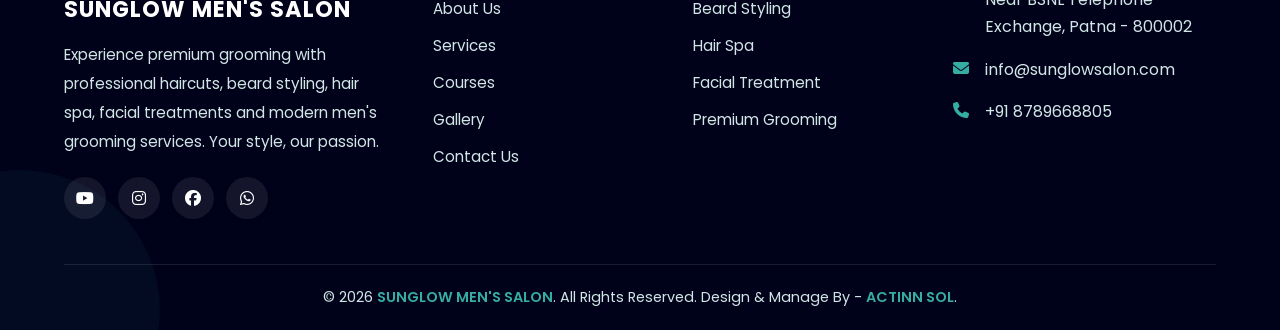
==== commit 15d44c35: "Add files via upload" ====
--- a/index.html
+++ b/index.html
@@ -3,539 +3,184 @@
 <head>
     <meta charset="UTF-8">
     <meta name="viewport" content="width=device-width, initial-scale=1.0">
-
+    <meta name="description" content="Sunglow Men's Salon - Premium haircuts, beard styling, hair spa and grooming services in Patna.">
     <title>SUNGLOW MEN'S SALON | Premium Haircuts & Grooming</title>
-
     <link rel="stylesheet" href="style.css">
     <link rel="stylesheet" href="footer.css">
-
-    <link rel="stylesheet"
-    href="https://cdnjs.cloudflare.com/ajax/libs/font-awesome/6.5.1/css/all.min.css">
-
+    <link rel="stylesheet" href="https://cdnjs.cloudflare.com/ajax/libs/font-awesome/6.5.1/css/all.min.css">
 </head>
-
 <body>
 
-<!-- =========================
-     TOP BAR
-========================= -->
-
 <div class="topbar">
-
-    <div>
-        <i class="fas fa-phone"></i>
-        +91 8789668805, +91 7004010535
+    <div><i class="fas fa-phone"></i> +91 8789668805, +91 7004010535</div>
+    <div><i class="fas fa-envelope"></i> info@sunglowsalon.com</div>
+    <div><i class="fas fa-location-dot"></i> Malti Villa, Behind UCO Bank, Near BSNL Exchange, Patna - 800002</div>
+    <div class="social">
+        <a href="#" aria-label="Facebook"><i class="fab fa-facebook-f"></i></a>
+        <a href="#" aria-label="Instagram"><i class="fab fa-instagram"></i></a>
+        <a href="#" aria-label="YouTube"><i class="fab fa-youtube"></i></a>
     </div>
-
-    <div>
-        <i class="fas fa-envelope"></i>
-        info@sunglowsalon.com
-    </div>
-
-    <div>
-        <i class="fas fa-location-dot"></i>
-        Malti Villa, Behind UCO Bank, Near BSNL Exchange, Patna - 800002
-    </div>
-
-    <div class="social">
-
-        <a href="#">
-            <i class="fab fa-facebook-f"></i>
-        </a>
-
-        <a href="#">
-            <i class="fab fa-instagram"></i>
-        </a>
-
-        <a href="#">
-            <i class="fab fa-youtube"></i>
-        </a>
-
-    </div>
-
 </div>
 
-<!-- =========================
-     NAVBAR
-========================= -->
-
 <nav>
-
     <div class="logo">
-
         <img src="sunglow.png" alt="Sunglow Salon Logo">
-
         <div class="logo-text">
             <h2>SUNGLOW</h2>
             <span>MEN'S SALON</span>
         </div>
-
     </div>
-
-    <div class="menu-toggle" id="menu-toggle">
+    <div class="menu-toggle" id="menu-toggle" aria-label="Toggle menu">
         <i class="fas fa-bars"></i>
     </div>
-
     <ul id="nav-menu">
-
-        <li>
-            <a href="index.html">Home</a>
-        </li>
-
-        <li>
-            <a href="about.html">About</a>
-        </li>
-
-        <li>
-            <a href="courses.html">courses</a>
-        </li>
-
+        <li><a href="index.html">Home</a></li>
+        <li><a href="about.html">About</a></li>
+        <li><a href="services.html">Services</a></li>
+        <li><a href="courses.html">Courses</a></li>
         <li class="dropdown">
-
-            <a href="student-zoon.html">
-                Student Zoon ▼
-            </a>
-
+            <a href="student-zoon.html">Student Zone ▼</a>
             <ul class="dropdown-menu">
-
-                <li>
-                    <a href="student-zoon.html">
-                        Registration Veryfaction
-                    </a>
-                </li>
-
-                <li>
-                    <a href="student-zoon.html">
-                        Result Veryfaction
-                    </a>
-                </li>
+                <li><a href="student-zoon.html">Registration Verification</a></li>
+                <li><a href="student-zoon.html">Result Verification</a></li>
             </ul>
         </li>
-
-        <li>
-            <a href="gallery.html">Gallery</a>
-        </li>
-
-        <li>
-            <a href="contact.html">Contact</a>
-        </li>
-
+        <li><a href="gallery.html">Gallery</a></li>
+        <li><a href="contact.html">Contact</a></li>
         <li class="dropdown">
-            <a href="#" class="book-btn">
-                Login ▼
-            </a>
+            <a href="#" class="book-btn">Login ▼</a>
             <ul class="dropdown-menu">
-
-                <li>
-                    <a href="#">
-                        Franchisee Login
-                    </a>
-                </li>
-
-                <li>
-                    <a href="#">
-                        Student Login
-                    </a>
-                </li>
+                <li><a href="#">Franchisee Login</a></li>
+                <li><a href="#">Student Login</a></li>
             </ul>
         </li>
-        </li>
-
     </ul>
-
 </nav>
 
-<!-- =========================
-     HERO SECTION
-========================= -->
-
 <section class="hero">
-
     <div class="hero-content">
-
-        <h3 class="subtitle">
-            SUNGLOW MEN'S SALON
-        </h3>
-
-        <h1 class="hero-title">
-            Look Sharp. Feel Confident.
-        </h1>
-
-        <p>
-            Professional Haircuts, Beard Styling,
-            Hair Spa & Premium Grooming Services
-            For Modern Gentlemen.
-        </p>
-
+        <h3 class="subtitle">SUNGLOW MEN'S SALON</h3>
+        <h1 class="hero-title">Look Sharp. Feel Confident.</h1>
+        <p>Professional Haircuts, Beard Styling, Hair Spa & Premium Grooming Services For Modern Gentlemen.</p>
         <div class="buttons">
-
-            <a href="services.html" class="glass-btn">
-                <i class="fas fa-scissors"></i>
-                Our Services
-            </a>
-
-            <a href="contact.html" class="glass-btn">
-                <i class="fas fa-calendar-check"></i>
-                Book Appointment
-            </a>
-
+            <a href="services.html" class="glass-btn"><i class="fas fa-scissors"></i> Our Services</a>
+            <a href="contact.html" class="glass-btn"><i class="fas fa-calendar-check"></i> Book Appointment</a>
         </div>
-
         <div class="hero-features">
-
-            <div class="feature">
-                <i class="fas fa-cut"></i>
-                <span>Modern Haircuts</span>
-            </div>
-
-            <div class="feature">
-                <i class="fas fa-user-tie"></i>
-                <span>Expert Barbers</span>
-            </div>
-
-            <div class="feature">
-                <i class="fas fa-star"></i>
-                <span>Premium Experience</span>
-            </div>
-
+            <div class="feature"><i class="fas fa-cut"></i><span>Modern Haircuts</span></div>
+            <div class="feature"><i class="fas fa-user-tie"></i><span>Expert Barbers</span></div>
+            <div class="feature"><i class="fas fa-star"></i><span>Premium Experience</span></div>
         </div>
-
     </div>
-
     <div class="scroll-down">
-
-        <div class="mouse">
-            <div class="wheel"></div>
-        </div>
-
+        <div class="mouse"><div class="wheel"></div></div>
     </div>
-
 </section>
 
-<!-- =========================
-     ABOUT SECTION
-========================= -->
-
 <section class="home-about">
-
     <div class="about-image">
-
-        <img
-        src="https://images.unsplash.com/photo-1622286342621-4bd786c2447c"
-        alt="Sunglow Salon">
-
+        <img src="https://images.unsplash.com/photo-1622286342621-4bd786c2447c?w=800" alt="Sunglow Salon">
     </div>
-
     <div class="about-content">
-
-        <h2>
-            About Sunglow Men's Salon
-        </h2>
-
-        <p>
-            At Sunglow Men's Salon, we combine style,
-            comfort, and professionalism to deliver
-            the ultimate grooming experience.
-        </p>
-
-        <p>
-            From trendy haircuts and beard styling
-            to hair spa and facial treatments,
-            our expert barbers help you achieve
-            your perfect look with confidence.
-        </p>
-
-        <a href="about.html" class="section-btn">
-            Read More
-        </a>
-
+        <h2>About Sunglow Men's Salon</h2>
+        <p>At Sunglow Men's Salon, we combine style, comfort, and professionalism to deliver the ultimate grooming experience.</p>
+        <p>From trendy haircuts and beard styling to hair spa and facial treatments, our expert barbers help you achieve your perfect look with confidence.</p>
+        <a href="about.html" class="section-btn">Read More</a>
     </div>
-
 </section>
 
-<!-- =========================
-     STATISTICS SECTION
-========================= -->
-
 <section class="stats-section">
-
     <div class="stat-box">
-
-        <h2>10,000+</h2>
-
-        <p>
-            Happy Customers
-        </p>
-
+        <h2 data-count="10000" data-suffix="+">0</h2>
+        <p>Happy Customers</p>
     </div>
-
     <div class="stat-box">
-
-        <h2>15+</h2>
-
-        <p>
-            Expert Barbers
-        </p>
-
+        <h2 data-count="15" data-suffix="+">0</h2>
+        <p>Expert Barbers</p>
     </div>
-
     <div class="stat-box">
-
-        <h2>20+</h2>
-
-        <p>
-            Premium Services
-        </p>
-
+        <h2 data-count="20" data-suffix="+">0</h2>
+        <p>Premium Services</p>
     </div>
-
     <div class="stat-box">
-
-        <h2>4.9★</h2>
-
-        <p>
-            Customer Rating
-        </p>
-
+        <h2 data-count="4.9" data-suffix="★" data-decimals="1">0</h2>
+        <p>Customer Rating</p>
     </div>
-
 </section>
 
-<!-- =========================
-     SERVICES SECTION
-========================= -->
-
 <section class="home-courses">
-
     <div class="section-title">
-
-        <h2>
-            Our Premium Services
-        </h2>
-
-        <p>
-            Professional grooming solutions designed
-            for every gentleman.
-        </p>
-
+        <h2>Our Premium Services</h2>
+        <p>Professional grooming solutions designed for every gentleman.</p>
     </div>
-
     <div class="course-grid">
-
         <div class="course-card">
-
             <i class="fas fa-cut"></i>
-
-            <h3>
-                Hair Cutting
-            </h3>
-
-            <p>
-                Stylish and modern haircuts tailored
-                to your personality.
-            </p>
-
-            <a href="services.html"
-            class="section-btn">
-                Read More
-            </a>
-
+            <h3>Hair Cutting</h3>
+            <p>Stylish and modern haircuts tailored to your personality.</p>
+            <a href="services.html" class="section-btn">Read More</a>
         </div>
-
         <div class="course-card">
-
             <i class="fas fa-user"></i>
-
-            <h3>
-                Beard Styling
-            </h3>
-
-            <p>
-                Professional beard trimming,
-                shaping and grooming services.
-            </p>
-
-            <a href="services.html"
-            class="section-btn">
-                Read More
-            </a>
-
+            <h3>Beard Styling</h3>
+            <p>Professional beard trimming, shaping and grooming services.</p>
+            <a href="services.html" class="section-btn">Read More</a>
         </div>
-
         <div class="course-card">
-
             <i class="fas fa-spa"></i>
-
-            <h3>
-                Hair Spa
-            </h3>
-
-            <p>
-                Nourishing treatments that keep
-                your hair healthy and strong.
-            </p>
-
-            <a href="services.html"
-            class="section-btn">
-                Read More
-            </a>
-
+            <h3>Hair Spa</h3>
+            <p>Nourishing treatments that keep your hair healthy and strong.</p>
+            <a href="services.html" class="section-btn">Read More</a>
         </div>
-
     </div>
-
 </section>
-<!-- =========================
-     WHY CHOOSE US
-========================= -->
 
 <section class="student-preview">
-
     <div class="section-title">
-
-        <h2>
-            Why Choose Sunglow Salon
-        </h2>
-
-        <p>
-            Experience premium grooming with skilled professionals.
-        </p>
-
+        <h2>Why Choose Sunglow Salon</h2>
+        <p>Experience premium grooming with skilled professionals.</p>
     </div>
-
     <div class="service-grid">
-
         <div class="service-card">
-
             <i class="fas fa-user-tie"></i>
-
-            <h3>
-                Expert Barbers
-            </h3>
-
-            <p>
-                Highly trained professionals with years of experience.
-            </p>
-
+            <h3>Expert Barbers</h3>
+            <p>Highly trained professionals with years of experience.</p>
         </div>
-
         <div class="service-card">
-
             <i class="fas fa-star"></i>
-
-            <h3>
-                Premium Service
-            </h3>
-
-            <p>
-                Quality grooming services with attention to every detail.
-            </p>
-
+            <h3>Premium Service</h3>
+            <p>Quality grooming services with attention to every detail.</p>
         </div>
-
         <div class="service-card">
-
             <i class="fas fa-heart"></i>
-
-            <h3>
-                Customer Satisfaction
-            </h3>
-
-            <p>
-                We focus on delivering confidence through style.
-            </p>
-
+            <h3>Customer Satisfaction</h3>
+            <p>We focus on delivering confidence through style.</p>
         </div>
-
     </div>
-
 </section>
 
-<!-- =========================
-     GALLERY SECTION
-========================= -->
-
 <section class="gallery-preview">
-
     <div class="section-title">
-
-        <h2>
-            Our Gallery
-        </h2>
-
-        <p>
-            A glimpse of our salon, services and transformations.
-        </p>
-
+        <h2>Our Gallery</h2>
+        <p>A glimpse of our salon, services and transformations.</p>
     </div>
-
     <div class="gallery-grid">
-
-        <img src="salon1.jpg" alt="Haircut Service">
-
-        <img src="salon2.jpg" alt="Beard Styling">
-
-        <img src="salon3.jpg" alt="Hair Spa">
-
-        <img src="salon4.jpg" alt="Salon Interior">
-
+        <img src="https://images.unsplash.com/photo-1621605815971-fbc98d665033?w=600" alt="Haircut Service">
+        <img src="https://images.unsplash.com/photo-1585747860715-2ba37e788b70?w=600" alt="Beard Styling">
+        <img src="https://images.unsplash.com/photo-1622286342621-4bd786c2447c?w=600" alt="Hair Spa">
+        <img src="https://images.unsplash.com/photo-1503951458645-643d53bfd90f?w=600" alt="Salon Interior">
     </div>
-
     <div class="gallery-btn">
-
-        <a href="gallery.html"
-        class="section-btn">
-            View Gallery
-        </a>
-
+        <a href="gallery.html" class="section-btn">View Gallery</a>
     </div>
-
 </section>
 
-<!-- =========================
-     CALL TO ACTION
-========================= -->
-
 <section class="cta-section">
-
-    <h2>
-        Ready For A Fresh New Look?
-    </h2>
-
-    <p>
-        Visit Sunglow Men's Salon and enjoy
-        premium grooming services designed
-        to enhance your confidence.
-    </p>
-
-    <a href="contact.html"
-    class="cta-btn">
-
-        Book Appointment
-
-    </a>
-
+    <h2>Ready For A Fresh New Look?</h2>
+    <p>Visit Sunglow Men's Salon and enjoy premium grooming services designed to enhance your confidence.</p>
+    <a href="contact.html" class="cta-btn">Book Appointment</a>
 </section>
 
-<!-- =========================
-     JAVASCRIPT
-========================= -->
-
 <script src="layout.js"></script>
-
-<script>
-
-const menuToggle =
-document.getElementById("menu-toggle");
-
-const navMenu =
-document.getElementById("nav-menu");
-
-menuToggle.addEventListener("click", () => {
-    navMenu.classList.toggle("active");
-});
-
-</script>
-
 </body>
-</html>+</html>
--- a/style.css
+++ b/style.css
@@ -1,3 +1,5 @@
+@import url('https://fonts.googleapis.com/css2?family=Poppins:wght@300;400;500;600;700;800&display=swap');
+
 /* =====================================
    GLOBAL STYLES
 ===================================== */
@@ -78,6 +80,7 @@
     top:0;
     z-index:9999;
     box-shadow:0 5px 15px rgba(0,0,0,.15);
+    transition:padding .3s ease, box-shadow .3s ease;
 }
 
 .logo{
@@ -227,25 +230,22 @@
     z-index:1;
 }
 
-/* Golden Glow */
+/* Golden Glow + Shine sweep (gallery-style) */
 
 .hero::after{
     content:"";
     position:absolute;
-
-    width:500px;
-    height:500px;
-
-    top:-150px;
-    right:-150px;
-
-    background:rgba(255,215,0,.08);
-
-    border-radius:50%;
-
-    filter:blur(120px);
-
+    inset:0;
     z-index:1;
+
+    background:
+    linear-gradient(
+    90deg,
+    transparent,
+    rgba(255,215,0,.12),
+    transparent);
+
+    animation:shine 8s linear infinite;
 }
 
 /* Hero Content */
@@ -951,20 +951,22 @@
 }
 
 /* =====================================
-   SERVICES PAGE BANNER
-===================================== */
-
-.page-banner{
-    height:55vh;
-    min-height:350px;
-
-    background:
-    linear-gradient(rgba(0,0,0,.65),
-    rgba(0,0,0,.65)),
-    url("https://images.unsplash.com/photo-1621605815971-fbc98d665033");
+   UNIFIED PAGE HERO (Gallery-style)
+===================================== */
+
+.page-hero,
+.page-banner,
+.about-banner,
+.contact-banner,
+.student-banner,
+.courses-banner,
+.gallery-banner{
+    height:60vh;
+    min-height:450px;
 
     background-size:cover;
     background-position:center;
+    background-attachment:fixed;
 
     display:flex;
     justify-content:center;
@@ -972,710 +974,21 @@
     text-align:center;
 
     color:#fff;
-
-    animation:bannerZoom 12s ease-in-out infinite alternate;
-}
-
-.banner-content{
-    max-width:800px;
-    padding:20px;
-}
-
-.banner-content h1{
-    font-size:clamp(2.5rem,6vw,5rem);
-    font-weight:800;
-    text-transform:uppercase;
-    letter-spacing:3px;
-
-    background:linear-gradient(
-    90deg,
-    #FFD700,
-    #FFF8DC,
-    #FFD700,
-    #FFA500);
-
-    background-size:300% auto;
-
-    -webkit-background-clip:text;
-    -webkit-text-fill-color:transparent;
-
-    animation:goldFlow 6s linear infinite;
-}
-
-.banner-content p{
-    font-size:1.2rem;
-    margin-top:15px;
-    color:#f1f1f1;
-}
-
-/* =====================================
-   SERVICES SECTION
-===================================== */
-
-.courses-section{
-    padding:100px 8%;
-    background:#f8f9fc;
-}
-
-.section-title{
-    text-align:center;
-    margin-bottom:60px;
-}
-
-.section-title h2{
-    font-size:clamp(2rem,4vw,3rem);
-    color:#121358;
-    margin-bottom:15px;
-}
-
-.section-title p{
-    color:#666;
-    font-size:1.05rem;
-}
-
-/* =====================================
-   SERVICE CARDS
-===================================== */
-
-.course-container{
-    display:grid;
-    grid-template-columns:
-    repeat(auto-fit,minmax(320px,1fr));
-
-    gap:30px;
-}
-
-.course-card{
-    background:#fff;
-
-    padding:35px 30px;
-
-    border-radius:25px;
-
-    text-align:center;
-
     position:relative;
     overflow:hidden;
-
-    transition:.45s ease;
-
-    box-shadow:
-    0 10px 30px rgba(0,0,0,.08);
-}
-
-/* Top Gold Line */
-
-.course-card::before{
-    content:"";
-
-    position:absolute;
-    top:0;
-    left:0;
-
-    width:100%;
-    height:4px;
-
-    background:
-    linear-gradient(
-    90deg,
-    #FFD700,
-    #FFA500);
-}
-
-.course-card:hover{
-    transform:
-    translateY(-12px);
-
-    box-shadow:
-    0 20px 40px rgba(18,19,88,.18);
-}
-
-.course-icon{
-    width:90px;
-    height:90px;
-
-    margin:0 auto 20px;
-
-    border-radius:50%;
-
-    display:flex;
-    justify-content:center;
-    align-items:center;
-
-    font-size:40px;
-
-    color:#FFD700;
-
-    background:
-    linear-gradient(
-    135deg,
-    #121358,
-    #1f237c);
-
-    transition:.4s;
-}
-
-.course-card:hover .course-icon{
-    transform:rotate(10deg) scale(1.08);
-}
-
-.course-card h3{
-    color:#121358;
-    font-size:1.5rem;
-    margin-bottom:15px;
-}
-
-.course-card p{
-    color:#666;
-    line-height:1.8;
-    margin-bottom:25px;
-}
-
-/* =====================================
-   BUTTON
-===================================== */
-
-.course-btn{
-    display:inline-block;
-
-    padding:13px 30px;
-
-    text-decoration:none;
-
-    border-radius:50px;
-
-    font-weight:600;
-
-    color:white;
-
-    background:
-    linear-gradient(
-    135deg,
-    #121358,
-    #1f237c);
-
-    transition:.4s;
-}
-
-.course-btn:hover{
-    transform:translateY(-3px);
-
-    box-shadow:
-    0 10px 25px rgba(18,19,88,.35);
-
-    background:
-    linear-gradient(
-    135deg,
-    #FFD700,
-    #FFA500);
-
-    color:#111;
-}
-
-/* =====================================
-   WHY CHOOSE US
-===================================== */
-
-.why-course{
-    padding:100px 8%;
-    background:white;
-}
-
-.why-grid{
-    display:grid;
-    grid-template-columns:
-    repeat(auto-fit,minmax(250px,1fr));
-
-    gap:30px;
-}
-
-.why-box{
-    background:white;
-
-    padding:35px 25px;
-
-    text-align:center;
-
-    border-radius:25px;
-
-    transition:.45s;
-
-    box-shadow:
-    0 10px 25px rgba(0,0,0,.08);
-}
-
-.why-box:hover{
-    transform:
-    translateY(-10px);
-
-    box-shadow:
-    0 15px 35px rgba(18,19,88,.15);
-}
-
-.why-box i{
-    font-size:50px;
-    color:#FFD700;
-    margin-bottom:18px;
-}
-
-.why-box h3{
-    color:#121358;
-    margin-bottom:12px;
-}
-
-.why-box p{
-    color:#666;
-    line-height:1.7;
-}
-
-/* =====================================
-   ACTIVE MENU
-===================================== */
-
-.active{
-    color:#FFD700 !important;
-}
-
-/* =====================================
-   ANIMATIONS
-===================================== */
-
-@keyframes bannerZoom{
-
-    from{
-        background-size:100%;
-    }
-
-    to{
-        background-size:110%;
-    }
-
-}
-
-@keyframes goldFlow{
-
-    0%{
-        background-position:0%;
-    }
-
-    100%{
-        background-position:300%;
-    }
-
-}
-
-/* =====================================
-   MOBILE RESPONSIVE
-===================================== */
-
-@media(max-width:992px){
-
-    .courses-section,
-    .why-course{
-        padding:80px 6%;
-    }
-
-}
-
-@media(max-width:768px){
-
-    .page-banner{
-        height:45vh;
-    }
-
-    .banner-content h1{
-        font-size:2.5rem;
-    }
-
-    .banner-content p{
-        font-size:1rem;
-    }
-
-    .section-title h2{
-        font-size:2rem;
-    }
-
-    .course-container{
-        grid-template-columns:1fr;
-    }
-
-}
-
-@media(max-width:480px){
-
-    .course-card{
-        padding:30px 20px;
-    }
-
-    .course-icon{
-        width:75px;
-        height:75px;
-        font-size:32px;
-    }
-
-}
-
-
-/* =====================================
-   ABOUT PAGE BANNER
-===================================== */
-
-.about-banner{
-    height:55vh;
-    min-height:350px;
-
-    background:
-    linear-gradient(
-    rgba(0,0,0,.65),
-    rgba(0,0,0,.65)),
-    url("https://images.unsplash.com/photo-1621605815971-fbc98d665033");
-
-    background-size:cover;
-    background-position:center;
-
-    display:flex;
-    justify-content:center;
-    align-items:center;
-    text-align:center;
-
-    color:#fff;
-
-    animation:bannerZoom 12s ease-in-out infinite alternate;
-}
-
-.banner-text{
-    max-width:800px;
-    padding:20px;
-}
-
-.banner-text h1{
-    font-size:clamp(2.5rem,6vw,5rem);
-    font-weight:800;
-    text-transform:uppercase;
-    letter-spacing:3px;
-
-    background:linear-gradient(
-    90deg,
-    #FFD700,
-    #FFF8DC,
-    #FFD700,
-    #FFA500);
-
-    background-size:300% auto;
-
-    -webkit-background-clip:text;
-    -webkit-text-fill-color:transparent;
-
-    animation:goldFlow 6s linear infinite;
-}
-
-.banner-text p{
-    margin-top:15px;
-    font-size:1.15rem;
-    color:#f1f1f1;
-}
-
-/* =====================================
-   ABOUT SECTION
-===================================== */
-
-.about-section{
-    padding:100px 8%;
-    background:#f8f9fc;
-}
-
-.about-container{
-    display:grid;
-    grid-template-columns:1fr 1fr;
-    gap:60px;
-    align-items:center;
-}
-
-.about-image{
-    overflow:hidden;
-    border-radius:25px;
-}
-
-.about-image img{
-    width:100%;
-    display:block;
-
-    border-radius:25px;
-
-    transition:.6s ease;
-
-    box-shadow:
-    0 15px 40px rgba(0,0,0,.15);
-}
-
-.about-image:hover img{
-    transform:scale(1.08);
-}
-
-.about-content h2{
-    font-size:clamp(2rem,4vw,3rem);
-    color:#121358;
-    margin-bottom:20px;
-}
-
-.about-content p{
-    font-size:1.05rem;
-    line-height:1.9;
-    color:#555;
-    margin-bottom:20px;
-}
-
-.about-btn{
-    display:inline-block;
-
-    padding:14px 35px;
-
-    text-decoration:none;
-
-    border-radius:50px;
-
-    color:white;
-    font-weight:600;
-
-    background:
-    linear-gradient(
-    135deg,
-    #121358,
-    #1f237c);
-
-    transition:.4s;
-}
-
-.about-btn:hover{
-    transform:translateY(-4px);
-
-    background:
-    linear-gradient(
-    135deg,
-    #FFD700,
-    #FFA500);
-
-    color:#111;
-
-    box-shadow:
-    0 10px 25px rgba(255,215,0,.35);
-}
-
-/* =====================================
-   MISSION VISION SECTION
-===================================== */
-
-.vision-section{
-    padding:100px 8%;
-
-    display:grid;
-
-    grid-template-columns:
-    repeat(auto-fit,minmax(280px,1fr));
-
-    gap:30px;
-
-    background:white;
-}
-
-.vision-card{
-    background:white;
-
-    padding:40px 30px;
-
-    text-align:center;
-
-    border-radius:25px;
-
-    box-shadow:
-    0 10px 30px rgba(0,0,0,.08);
-
-    transition:.45s ease;
-}
-
-.vision-card:hover{
-    transform:translateY(-12px);
-
-    box-shadow:
-    0 20px 40px rgba(18,19,88,.15);
-}
-
-.vision-card i{
-    font-size:55px;
-    color:#FFD700;
-    margin-bottom:20px;
-}
-
-.vision-card h3{
-    color:#121358;
-    margin-bottom:15px;
-}
-
-.vision-card p{
-    color:#666;
-    line-height:1.8;
-}
-
-/* =====================================
-   STATISTICS SECTION
-===================================== */
-
-.stats-section{
-    padding:100px 8%;
-
-    background:
-    linear-gradient(
-    135deg,
-    #121358,
-    #1f237c);
-
-    display:grid;
-
-    grid-template-columns:
-    repeat(auto-fit,minmax(220px,1fr));
-
-    gap:30px;
-
-    text-align:center;
-}
-
-.stat-box{
-    padding:30px 20px;
-
-    border-radius:20px;
-
-    background:
-    rgba(255,255,255,.08);
-
-    backdrop-filter:blur(10px);
-
-    transition:.4s;
-}
-
-.stat-box:hover{
-    transform:translateY(-10px);
-}
-
-.stat-box h2{
-    color:#FFD700;
-    font-size:3rem;
-    margin-bottom:10px;
-}
-
-.stat-box p{
-    color:white;
-    font-size:1rem;
-}
-
-/* =====================================
-   ANIMATIONS
-===================================== */
-
-@keyframes bannerZoom{
-
-    from{
-        background-size:100%;
-    }
-
-    to{
-        background-size:110%;
-    }
-
-}
-
-@keyframes goldFlow{
-
-    0%{
-        background-position:0%;
-    }
-
-    100%{
-        background-position:300%;
-    }
-
-}
-
-/* =====================================
-   MOBILE RESPONSIVE
-===================================== */
-
-@media(max-width:992px){
-
-    .about-container{
-        grid-template-columns:1fr;
-        gap:40px;
-    }
-
-}
-
-@media(max-width:768px){
-
-    .about-section,
-    .vision-section,
-    .stats-section{
-        padding:80px 6%;
-    }
-
-    .banner-text h1{
-        font-size:2.5rem;
-    }
-
-    .banner-text p{
-        font-size:1rem;
-    }
-
-    .about-content h2{
-        font-size:2rem;
-    }
-
-}
-
-@media(max-width:480px){
-
-    .vision-card{
-        padding:30px 20px;
-    }
-
-    .stat-box h2{
-        font-size:2.3rem;
-    }
-
-}
-
-
-
-/* ==========================================
-   GALLERY BANNER
-========================================== */
-
-.gallery-banner{
-    height:60vh;
-    min-height:450px;
-
-    background:
-    linear-gradient(
-    rgba(18,19,88,.75),
-    rgba(18,19,88,.75)),
-    url("https://images.unsplash.com/photo-1622286342621-4bd786c2447c");
-
-    background-size:cover;
-    background-position:center;
-    background-attachment:fixed;
-
-    display:flex;
-    justify-content:center;
-    align-items:center;
-    text-align:center;
-
-    color:#fff;
-    position:relative;
-    overflow:hidden;
-}
-
+}
+
+.page-hero::before,
+.page-banner::before,
+.about-banner::before,
+.contact-banner::before,
+.student-banner::before,
+.courses-banner::before,
 .gallery-banner::before{
     content:"";
     position:absolute;
     inset:0;
+    z-index:1;
 
     background:
     linear-gradient(
@@ -1687,13 +1000,25 @@
     animation:shine 8s linear infinite;
 }
 
+.page-hero-content,
+.banner-content,
+.banner-text,
 .gallery-banner-content{
     position:relative;
     z-index:2;
+    max-width:800px;
+    padding:20px;
     animation:fadeUp 1.2s ease;
 }
 
-.gallery-banner h1{
+.page-hero h1,
+.page-banner h1,
+.banner-content h1,
+.banner-text h1,
+.gallery-banner h1,
+.contact-banner h1,
+.student-banner h1,
+.courses-banner h1{
     font-size:clamp(3rem,7vw,5rem);
     font-weight:800;
     letter-spacing:3px;
@@ -1704,22 +1029,707 @@
     90deg,
     #FFD700,
     #FFF4B0,
-    #FFD700);
+    #FFD700,
+    #FFA500);
 
     background-size:300% auto;
 
     -webkit-background-clip:text;
     -webkit-text-fill-color:transparent;
+    background-clip:text;
 
     animation:goldFlow 5s linear infinite;
 }
 
-.gallery-banner p{
+.page-hero p,
+.page-banner p,
+.banner-content p,
+.banner-text p,
+.gallery-banner p,
+.contact-banner p,
+.student-banner p,
+.courses-banner p{
     font-size:1.2rem;
     max-width:750px;
-    margin:auto;
+    margin:15px auto 0;
     color:#fff;
     line-height:1.8;
+}
+
+/* Hero background variants */
+.page-hero--about,
+.about-banner{
+    background:
+    linear-gradient(rgba(18,19,88,.75),rgba(18,19,88,.75)),
+    url("https://images.unsplash.com/photo-1621605815971-fbc98d665033");
+}
+
+.page-hero--services,
+.page-banner{
+    background:
+    linear-gradient(rgba(18,19,88,.75),rgba(18,19,88,.75)),
+    url("https://images.unsplash.com/photo-1621605815971-fbc98d665033");
+}
+
+.page-hero--contact,
+.contact-banner{
+    background:
+    linear-gradient(rgba(18,19,88,.75),rgba(18,19,88,.75)),
+    url("https://images.unsplash.com/photo-1585747860715-2ba37e788b70");
+}
+
+.page-hero--gallery,
+.gallery-banner{
+    background:
+    linear-gradient(rgba(18,19,88,.75),rgba(18,19,88,.75)),
+    url("https://images.unsplash.com/photo-1622286342621-4bd786c2447c");
+}
+
+.page-hero--courses,
+.courses-banner{
+    background:
+    linear-gradient(rgba(18,19,88,.75),rgba(18,19,88,.75)),
+    url("https://images.unsplash.com/photo-1521590832167-7bcbfaa6381f");
+}
+
+.page-hero--student,
+.student-banner{
+    background:
+    linear-gradient(rgba(18,19,88,.75),rgba(18,19,88,.75)),
+    url("https://images.unsplash.com/photo-1622286342621-4bd786c2447c");
+}
+
+/* =====================================
+   SERVICES PAGE BANNER (legacy alias)
+===================================== */
+
+.page-banner{
+    animation:none;
+}
+
+/* =====================================
+   SERVICES SECTION
+===================================== */
+
+.courses-section{
+    padding:100px 8%;
+    background:#f8f9fc;
+}
+
+.section-title{
+    text-align:center;
+    margin-bottom:60px;
+}
+
+.section-title h2{
+    font-size:clamp(2rem,4vw,3rem);
+    color:#121358;
+    margin-bottom:15px;
+}
+
+.section-title p{
+    color:#666;
+    font-size:1.05rem;
+}
+
+/* =====================================
+   SERVICE CARDS
+===================================== */
+
+.course-container{
+    display:grid;
+    grid-template-columns:
+    repeat(auto-fit,minmax(320px,1fr));
+
+    gap:30px;
+}
+
+.course-card{
+    background:#fff;
+
+    padding:35px 30px;
+
+    border-radius:25px;
+
+    text-align:center;
+
+    position:relative;
+    overflow:hidden;
+
+    transition:.45s ease;
+
+    box-shadow:
+    0 10px 30px rgba(0,0,0,.08);
+}
+
+/* Top Gold Line */
+
+.course-card::before{
+    content:"";
+
+    position:absolute;
+    top:0;
+    left:0;
+
+    width:100%;
+    height:4px;
+
+    background:
+    linear-gradient(
+    90deg,
+    #FFD700,
+    #FFA500);
+}
+
+.course-card:hover{
+    transform:
+    translateY(-12px);
+
+    box-shadow:
+    0 20px 40px rgba(18,19,88,.18);
+}
+
+.course-icon{
+    width:90px;
+    height:90px;
+
+    margin:0 auto 20px;
+
+    border-radius:50%;
+
+    display:flex;
+    justify-content:center;
+    align-items:center;
+
+    font-size:40px;
+
+    color:#FFD700;
+
+    background:
+    linear-gradient(
+    135deg,
+    #121358,
+    #1f237c);
+
+    transition:.4s;
+}
+
+.course-card:hover .course-icon{
+    transform:rotate(10deg) scale(1.08);
+}
+
+.course-card h3{
+    color:#121358;
+    font-size:1.5rem;
+    margin-bottom:15px;
+}
+
+.course-card p{
+    color:#666;
+    line-height:1.8;
+    margin-bottom:25px;
+}
+
+/* =====================================
+   BUTTON
+===================================== */
+
+.course-btn{
+    display:inline-block;
+
+    padding:13px 30px;
+
+    text-decoration:none;
+
+    border-radius:50px;
+
+    font-weight:600;
+
+    color:white;
+
+    background:
+    linear-gradient(
+    135deg,
+    #121358,
+    #1f237c);
+
+    transition:.4s;
+}
+
+.course-btn:hover{
+    transform:translateY(-3px);
+
+    box-shadow:
+    0 10px 25px rgba(18,19,88,.35);
+
+    background:
+    linear-gradient(
+    135deg,
+    #FFD700,
+    #FFA500);
+
+    color:#111;
+}
+
+/* =====================================
+   WHY CHOOSE US
+===================================== */
+
+.why-course{
+    padding:100px 8%;
+    background:white;
+}
+
+.why-grid{
+    display:grid;
+    grid-template-columns:
+    repeat(auto-fit,minmax(250px,1fr));
+
+    gap:30px;
+}
+
+.why-box{
+    background:white;
+
+    padding:35px 25px;
+
+    text-align:center;
+
+    border-radius:25px;
+
+    transition:.45s;
+
+    box-shadow:
+    0 10px 25px rgba(0,0,0,.08);
+}
+
+.why-box:hover{
+    transform:
+    translateY(-10px);
+
+    box-shadow:
+    0 15px 35px rgba(18,19,88,.15);
+}
+
+.why-box i{
+    font-size:50px;
+    color:#FFD700;
+    margin-bottom:18px;
+}
+
+.why-box h3{
+    color:#121358;
+    margin-bottom:12px;
+}
+
+.why-box p{
+    color:#666;
+    line-height:1.7;
+}
+
+/* =====================================
+   ACTIVE MENU
+===================================== */
+
+.active{
+    color:#FFD700 !important;
+}
+
+/* =====================================
+   ANIMATIONS
+===================================== */
+
+@keyframes bannerZoom{
+
+    from{
+        background-size:100%;
+    }
+
+    to{
+        background-size:110%;
+    }
+
+}
+
+@keyframes goldFlow{
+
+    0%{
+        background-position:0%;
+    }
+
+    100%{
+        background-position:300%;
+    }
+
+}
+
+/* =====================================
+   MOBILE RESPONSIVE
+===================================== */
+
+@media(max-width:992px){
+
+    .courses-section,
+    .why-course{
+        padding:80px 6%;
+    }
+
+}
+
+@media(max-width:768px){
+
+    .page-hero,
+    .page-banner,
+    .about-banner,
+    .contact-banner,
+    .student-banner,
+    .courses-banner,
+    .gallery-banner{
+        height:50vh;
+        min-height:320px;
+        background-attachment:scroll;
+    }
+
+    .page-hero h1,
+    .page-banner h1,
+    .banner-content h1,
+    .banner-text h1,
+    .gallery-banner h1,
+    .contact-banner h1,
+    .student-banner h1,
+    .courses-banner h1{
+        font-size:2.5rem;
+    }
+
+    .page-hero p,
+    .page-banner p,
+    .banner-content p,
+    .banner-text p,
+    .gallery-banner p,
+    .contact-banner p,
+    .student-banner p,
+    .courses-banner p{
+        font-size:1rem;
+        padding:0 15px;
+    }
+
+    .page-banner{
+        height:45vh;
+    }
+
+    .banner-content h1{
+        font-size:2.5rem;
+    }
+
+    .banner-content p{
+        font-size:1rem;
+    }
+
+    .section-title h2{
+        font-size:2rem;
+    }
+
+    .course-container{
+        grid-template-columns:1fr;
+    }
+
+}
+
+@media(max-width:480px){
+
+    .course-card{
+        padding:30px 20px;
+    }
+
+    .course-icon{
+        width:75px;
+        height:75px;
+        font-size:32px;
+    }
+
+}
+
+
+/* =====================================
+   ABOUT PAGE BANNER (legacy alias)
+===================================== */
+
+.about-banner{
+    animation:none;
+}
+
+.banner-text{
+    max-width:800px;
+    padding:20px;
+}
+
+/* =====================================
+   ABOUT SECTION
+===================================== */
+
+.about-section{
+    padding:100px 8%;
+    background:#f8f9fc;
+}
+
+.about-container{
+    display:grid;
+    grid-template-columns:1fr 1fr;
+    gap:60px;
+    align-items:center;
+}
+
+.about-image{
+    overflow:hidden;
+    border-radius:25px;
+}
+
+.about-image img{
+    width:100%;
+    display:block;
+
+    border-radius:25px;
+
+    transition:.6s ease;
+
+    box-shadow:
+    0 15px 40px rgba(0,0,0,.15);
+}
+
+.about-image:hover img{
+    transform:scale(1.08);
+}
+
+.about-content h2{
+    font-size:clamp(2rem,4vw,3rem);
+    color:#121358;
+    margin-bottom:20px;
+}
+
+.about-content p{
+    font-size:1.05rem;
+    line-height:1.9;
+    color:#555;
+    margin-bottom:20px;
+}
+
+.about-btn{
+    display:inline-block;
+
+    padding:14px 35px;
+
+    text-decoration:none;
+
+    border-radius:50px;
+
+    color:white;
+    font-weight:600;
+
+    background:
+    linear-gradient(
+    135deg,
+    #121358,
+    #1f237c);
+
+    transition:.4s;
+}
+
+.about-btn:hover{
+    transform:translateY(-4px);
+
+    background:
+    linear-gradient(
+    135deg,
+    #FFD700,
+    #FFA500);
+
+    color:#111;
+
+    box-shadow:
+    0 10px 25px rgba(255,215,0,.35);
+}
+
+/* =====================================
+   MISSION VISION SECTION
+===================================== */
+
+.vision-section{
+    padding:100px 8%;
+
+    display:grid;
+
+    grid-template-columns:
+    repeat(auto-fit,minmax(280px,1fr));
+
+    gap:30px;
+
+    background:white;
+}
+
+.vision-card{
+    background:white;
+
+    padding:40px 30px;
+
+    text-align:center;
+
+    border-radius:25px;
+
+    box-shadow:
+    0 10px 30px rgba(0,0,0,.08);
+
+    transition:.45s ease;
+}
+
+.vision-card:hover{
+    transform:translateY(-12px);
+
+    box-shadow:
+    0 20px 40px rgba(18,19,88,.15);
+}
+
+.vision-card i{
+    font-size:55px;
+    color:#FFD700;
+    margin-bottom:20px;
+}
+
+.vision-card h3{
+    color:#121358;
+    margin-bottom:15px;
+}
+
+.vision-card p{
+    color:#666;
+    line-height:1.8;
+}
+
+/* =====================================
+   STATISTICS SECTION
+===================================== */
+
+.stats-section{
+    padding:100px 8%;
+
+    background:
+    linear-gradient(
+    135deg,
+    #121358,
+    #1f237c);
+
+    display:grid;
+
+    grid-template-columns:
+    repeat(auto-fit,minmax(220px,1fr));
+
+    gap:30px;
+
+    text-align:center;
+}
+
+.stat-box{
+    padding:30px 20px;
+
+    border-radius:20px;
+
+    background:
+    rgba(255,255,255,.08);
+
+    backdrop-filter:blur(10px);
+
+    transition:.4s;
+}
+
+.stat-box:hover{
+    transform:translateY(-10px);
+}
+
+.stat-box h2{
+    color:#FFD700;
+    font-size:3rem;
+    margin-bottom:10px;
+}
+
+.stat-box p{
+    color:white;
+    font-size:1rem;
+}
+
+/* =====================================
+   ANIMATIONS
+===================================== */
+
+@keyframes bannerZoom{
+
+    from{
+        background-size:100%;
+    }
+
+    to{
+        background-size:110%;
+    }
+
+}
+
+@keyframes goldFlow{
+
+    0%{
+        background-position:0%;
+    }
+
+    100%{
+        background-position:300%;
+    }
+
+}
+
+/* =====================================
+   MOBILE RESPONSIVE
+===================================== */
+
+@media(max-width:992px){
+
+    .about-container{
+        grid-template-columns:1fr;
+        gap:40px;
+    }
+
+}
+
+@media(max-width:768px){
+
+    .about-section,
+    .vision-section,
+    .stats-section{
+        padding:80px 6%;
+    }
+
+    .about-content h2{
+        font-size:2rem;
+    }
+
+}
+
+@media(max-width:480px){
+
+    .vision-card{
+        padding:30px 20px;
+    }
+
+    .stat-box h2{
+        font-size:2.3rem;
+    }
+
+}
+
+
+
+/* ==========================================
+   GALLERY BANNER (legacy alias)
+========================================== */
+
+.gallery-banner{
+    animation:none;
 }
 
 /* ==========================================
@@ -2028,51 +2038,11 @@
 }
 
 /* =====================================
-   CONTACT BANNER
+   CONTACT BANNER (legacy alias)
 ===================================== */
 
 .contact-banner{
-    height:50vh;
-    min-height:350px;
-
-    background:
-    linear-gradient(
-    rgba(0,0,0,.70),
-    rgba(0,0,0,.70)),
-    url("https://images.unsplash.com/photo-1621605815971-fbc98d665033");
-
-    background-size:cover;
-    background-position:center;
-
-    display:flex;
-    justify-content:center;
-    align-items:center;
-    text-align:center;
-
-    color:#fff;
-}
-
-.contact-banner h1{
-    font-size:clamp(2.5rem,6vw,4.5rem);
-    font-weight:800;
-    text-transform:uppercase;
-    letter-spacing:2px;
-
-    background:linear-gradient(
-    90deg,
-    #FFD700,
-    #FFF8DC,
-    #FFD700);
-
-    -webkit-background-clip:text;
-    -webkit-text-fill-color:transparent;
-
-    margin-bottom:15px;
-}
-
-.contact-banner p{
-    font-size:1.2rem;
-    color:#ddd;
+    animation:none;
 }
 
 /* =====================================
@@ -2140,6 +2110,15 @@
     color:#FFD700;
     font-size:20px;
     min-width:25px;
+}
+
+.info-box a{
+    color:#444;
+    transition:.3s;
+}
+
+.info-box a:hover{
+    color:#36ADA3;
 }
 
 /* =====================================
@@ -2385,75 +2364,11 @@
 }
 
 /* =====================================
-   BANNER SECTION
+   STUDENT BANNER (legacy alias)
 ===================================== */
 
 .student-banner{
-    height:55vh;
-    min-height:400px;
-
-    background:
-    linear-gradient(
-    rgba(8,12,32,.80),
-    rgba(8,12,32,.80)),
-    url("https://images.unsplash.com/photo-1622286342621-4bd786c2447c");
-
-    background-size:cover;
-    background-position:center;
-    background-attachment:fixed;
-
-    display:flex;
-    flex-direction:column;
-    justify-content:center;
-    align-items:center;
-
-    text-align:center;
-    color:#fff;
-
-    position:relative;
-    overflow:hidden;
-}
-
-.student-banner::before{
-    content:"";
-    position:absolute;
-    inset:0;
-
-    background:
-    linear-gradient(
-    90deg,
-    rgba(255,215,0,.08),
-    transparent,
-    rgba(255,215,0,.08));
-
-    animation:shine 8s linear infinite;
-}
-
-.student-banner h1{
-    font-size:clamp(2.8rem,6vw,4.8rem);
-    font-weight:800;
-    margin-bottom:15px;
-    letter-spacing:2px;
-    text-transform:uppercase;
-
-    background:linear-gradient(
-    90deg,
-    #FFD700,
-    #FFF4B0,
-    #FFD700);
-
-    background-size:300% auto;
-
-    -webkit-background-clip:text;
-    -webkit-text-fill-color:transparent;
-
-    animation:goldFlow 5s linear infinite;
-}
-
-.student-banner p{
-    max-width:700px;
-    font-size:1.2rem;
-    color:#f1f1f1;
+    animation:none;
 }
 
 /* =====================================
@@ -2736,4 +2651,312 @@
     .cta-section h2{
         font-size:2rem;
     }
+}
+
+/* =====================================
+   SCROLL REVEAL ANIMATIONS
+===================================== */
+
+.reveal{
+    opacity:0;
+    transform:translateY(45px);
+    transition:
+    opacity .85s cubic-bezier(.22,1,.36,1),
+    transform .85s cubic-bezier(.22,1,.36,1);
+}
+
+.reveal.visible{
+    opacity:1;
+    transform:translateY(0);
+}
+
+.reveal-delay-1{ transition-delay:.15s; }
+.reveal-delay-2{ transition-delay:.3s; }
+
+/* =====================================
+   PRELOADER
+===================================== */
+
+.preloader{
+    position:fixed;
+    inset:0;
+    z-index:99999;
+    background:#121358;
+    display:flex;
+    justify-content:center;
+    align-items:center;
+    transition:opacity .6s ease, visibility .6s ease;
+}
+
+.preloader.hidden{
+    opacity:0;
+    visibility:hidden;
+    pointer-events:none;
+}
+
+.preloader-inner{
+    text-align:center;
+}
+
+.preloader-inner img{
+    width:80px;
+    height:80px;
+    border-radius:50%;
+    object-fit:cover;
+    margin:0 auto 20px;
+    animation:pulse 1.5s ease-in-out infinite;
+}
+
+.preloader-bar{
+    width:180px;
+    height:4px;
+    background:rgba(255,255,255,.15);
+    border-radius:10px;
+    overflow:hidden;
+    margin:0 auto 12px;
+}
+
+.preloader-bar span{
+    display:block;
+    height:100%;
+    width:40%;
+    background:linear-gradient(90deg,#36ADA3,#FFD700);
+    border-radius:10px;
+    animation:loadBar 1.2s ease-in-out infinite;
+}
+
+.preloader-inner p{
+    color:#D0E7E6;
+    font-size:.9rem;
+    letter-spacing:2px;
+}
+
+@keyframes pulse{
+    0%,100%{ transform:scale(1); }
+    50%{ transform:scale(1.08); }
+}
+
+@keyframes loadBar{
+    0%{ transform:translateX(-100%); }
+    100%{ transform:translateX(350%); }
+}
+
+/* =====================================
+   SCROLL PROGRESS
+===================================== */
+
+.scroll-progress{
+    position:fixed;
+    top:0;
+    left:0;
+    height:3px;
+    width:0;
+    background:linear-gradient(90deg,#36ADA3,#FFD700);
+    z-index:10000;
+    transition:width .1s linear;
+}
+
+/* =====================================
+   NAV SCROLLED STATE
+===================================== */
+
+nav.nav-scrolled{
+    padding:10px 5%;
+    box-shadow:0 8px 30px rgba(0,0,0,.2);
+}
+
+/* =====================================
+   MOBILE MENU ENHANCEMENTS
+===================================== */
+
+.menu-toggle.open i::before{
+    content:"\f00d";
+}
+
+body.menu-open{
+    overflow:hidden;
+}
+
+.dropdown.open .dropdown-menu{
+    display:block;
+}
+
+/* =====================================
+   BACK TO TOP
+===================================== */
+
+.back-to-top{
+    position:fixed;
+    bottom:30px;
+    right:30px;
+    width:48px;
+    height:48px;
+    border:none;
+    border-radius:50%;
+    background:#121358;
+    color:#FFD700;
+    font-size:18px;
+    cursor:pointer;
+    z-index:9998;
+    opacity:0;
+    visibility:hidden;
+    transform:translateY(20px);
+    transition:.4s ease;
+    box-shadow:0 6px 20px rgba(18,19,88,.35);
+}
+
+.back-to-top.visible{
+    opacity:1;
+    visibility:visible;
+    transform:translateY(0);
+}
+
+.back-to-top:hover{
+    background:#36ADA3;
+    color:#fff;
+    transform:translateY(-4px);
+}
+
+/* =====================================
+   GALLERY LIGHTBOX
+===================================== */
+
+.lightbox{
+    position:fixed;
+    inset:0;
+    z-index:99990;
+    background:rgba(8,12,32,.92);
+    display:flex;
+    justify-content:center;
+    align-items:center;
+    opacity:0;
+    visibility:hidden;
+    transition:.4s ease;
+    padding:20px;
+}
+
+.lightbox.active{
+    opacity:1;
+    visibility:visible;
+}
+
+.lightbox img{
+    max-width:90%;
+    max-height:80vh;
+    border-radius:12px;
+    box-shadow:0 20px 60px rgba(0,0,0,.5);
+    animation:fadeUp .5s ease;
+}
+
+.lightbox-close,
+.lightbox-prev,
+.lightbox-next{
+    position:absolute;
+    background:rgba(255,255,255,.12);
+    border:none;
+    color:#fff;
+    width:44px;
+    height:44px;
+    border-radius:50%;
+    cursor:pointer;
+    font-size:18px;
+    transition:.3s;
+    backdrop-filter:blur(8px);
+}
+
+.lightbox-close{
+    top:20px;
+    right:20px;
+}
+
+.lightbox-prev{
+    left:20px;
+    top:50%;
+    transform:translateY(-50%);
+}
+
+.lightbox-next{
+    right:20px;
+    top:50%;
+    transform:translateY(-50%);
+}
+
+.lightbox-close:hover,
+.lightbox-prev:hover,
+.lightbox-next:hover{
+    background:#36ADA3;
+}
+
+.lightbox-caption{
+    position:absolute;
+    bottom:30px;
+    left:50%;
+    transform:translateX(-50%);
+    color:#fff;
+    font-size:1.1rem;
+    font-weight:600;
+    text-align:center;
+}
+
+/* =====================================
+   WHY CHOOSE SECTION (About page)
+===================================== */
+
+.why-choose{
+    padding:100px 8%;
+    background:#f8fbfb;
+}
+
+/* =====================================
+   TRAINING COURSES PAGE
+===================================== */
+
+.courses-banner{
+    animation:none;
+}
+
+.course-level{
+    display:inline-block;
+    padding:5px 14px;
+    background:rgba(54,173,163,.15);
+    color:#36ADA3;
+    border-radius:20px;
+    font-size:.85rem;
+    font-weight:600;
+    margin-bottom:12px;
+}
+
+.course-duration{
+    display:flex;
+    justify-content:center;
+    gap:20px;
+    margin:15px 0 20px;
+    flex-wrap:wrap;
+}
+
+.course-duration span{
+    font-size:.9rem;
+    color:#888;
+}
+
+.course-duration i{
+    color:#FFD700;
+    margin-right:6px;
+}
+
+@media(max-width:768px){
+
+    .back-to-top{
+        bottom:20px;
+        right:20px;
+        width:42px;
+        height:42px;
+    }
+
+    .lightbox-prev{ left:10px; }
+    .lightbox-next{ right:10px; }
+
+    .why-choose{
+        padding:70px 5%;
+    }
 }
